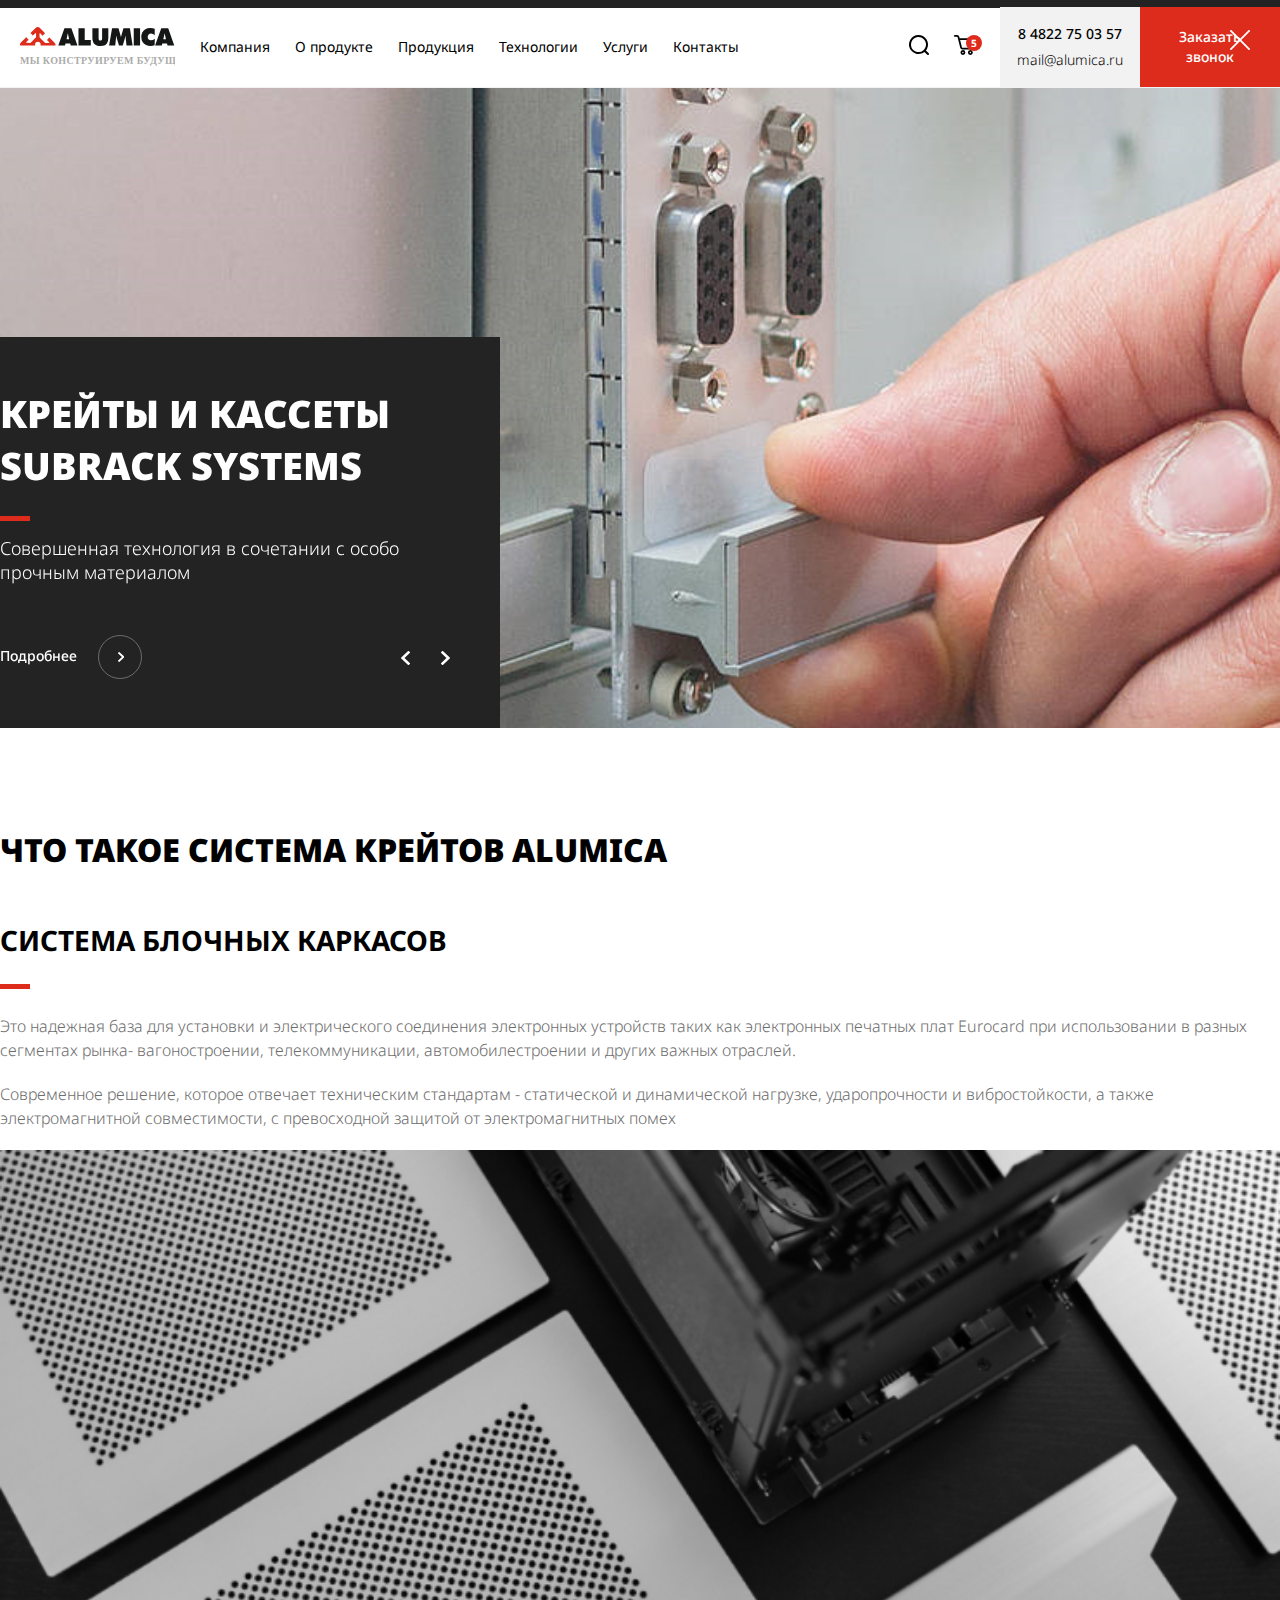
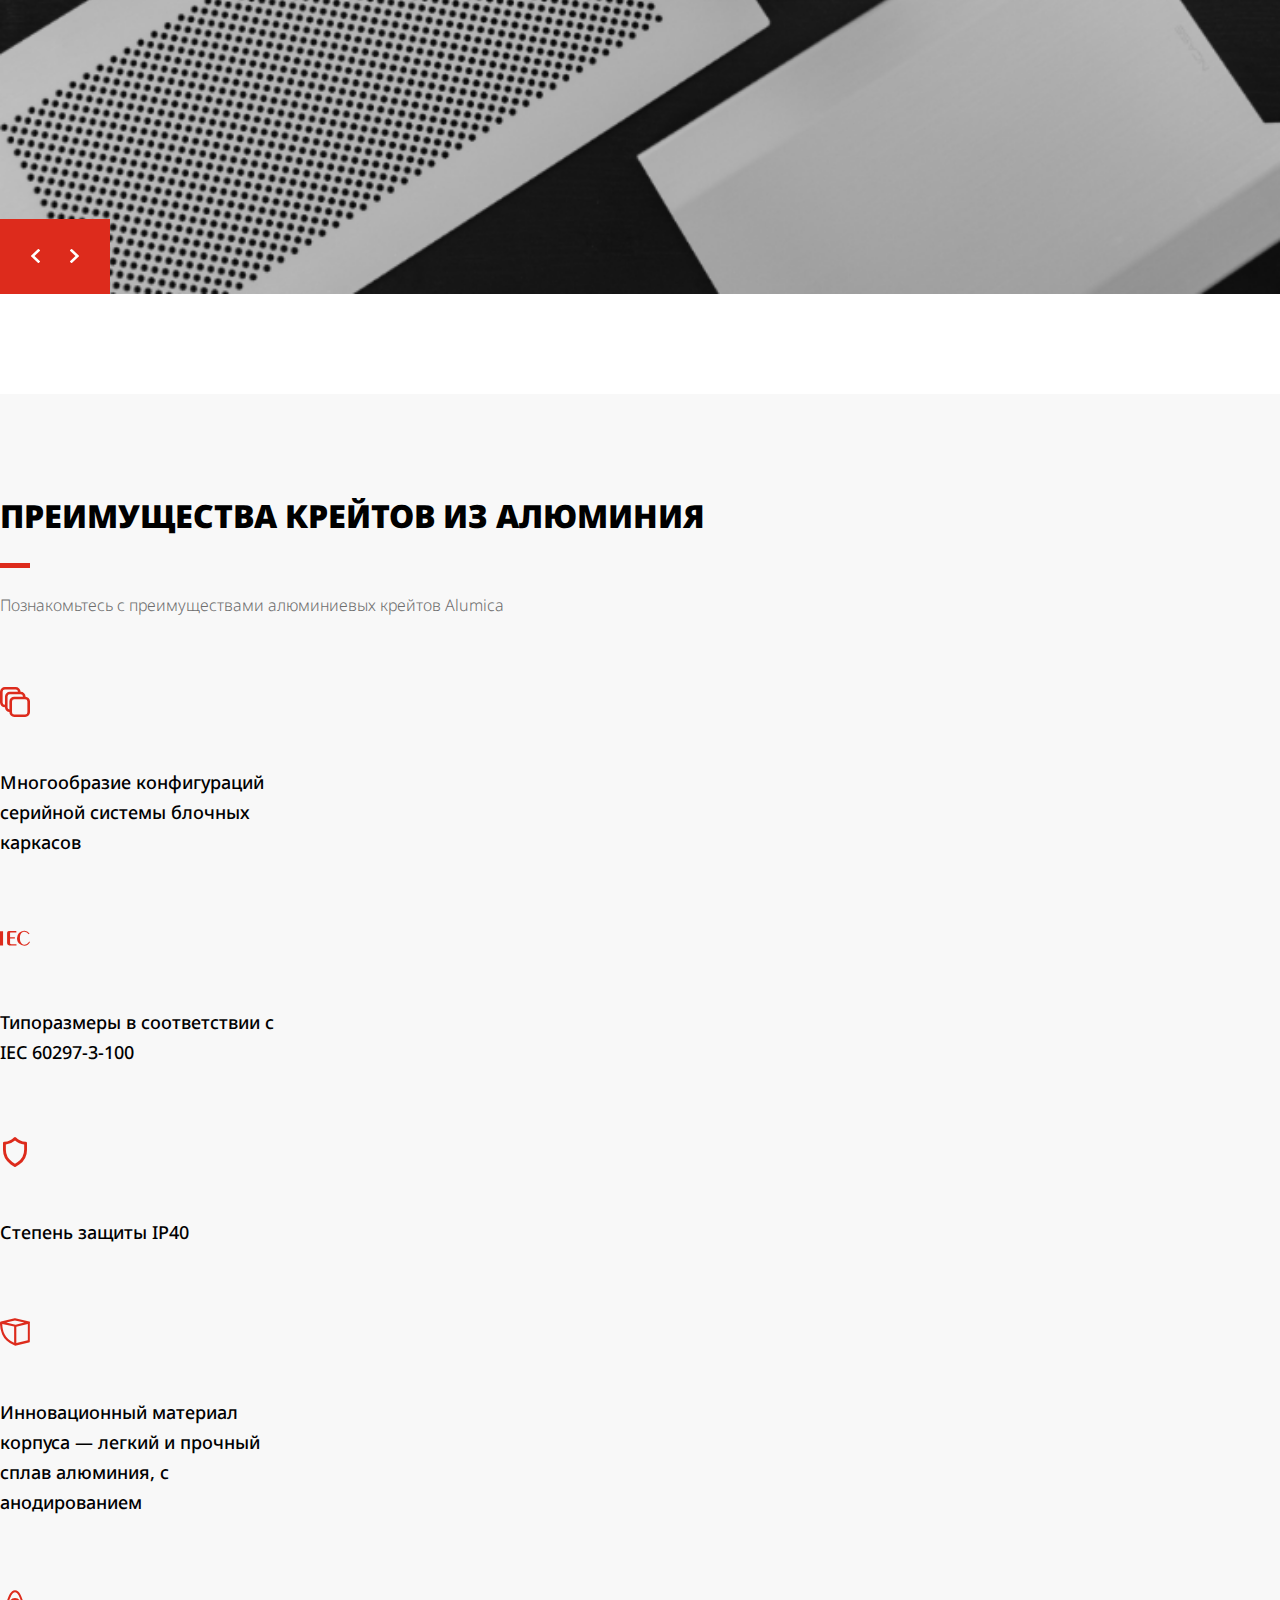
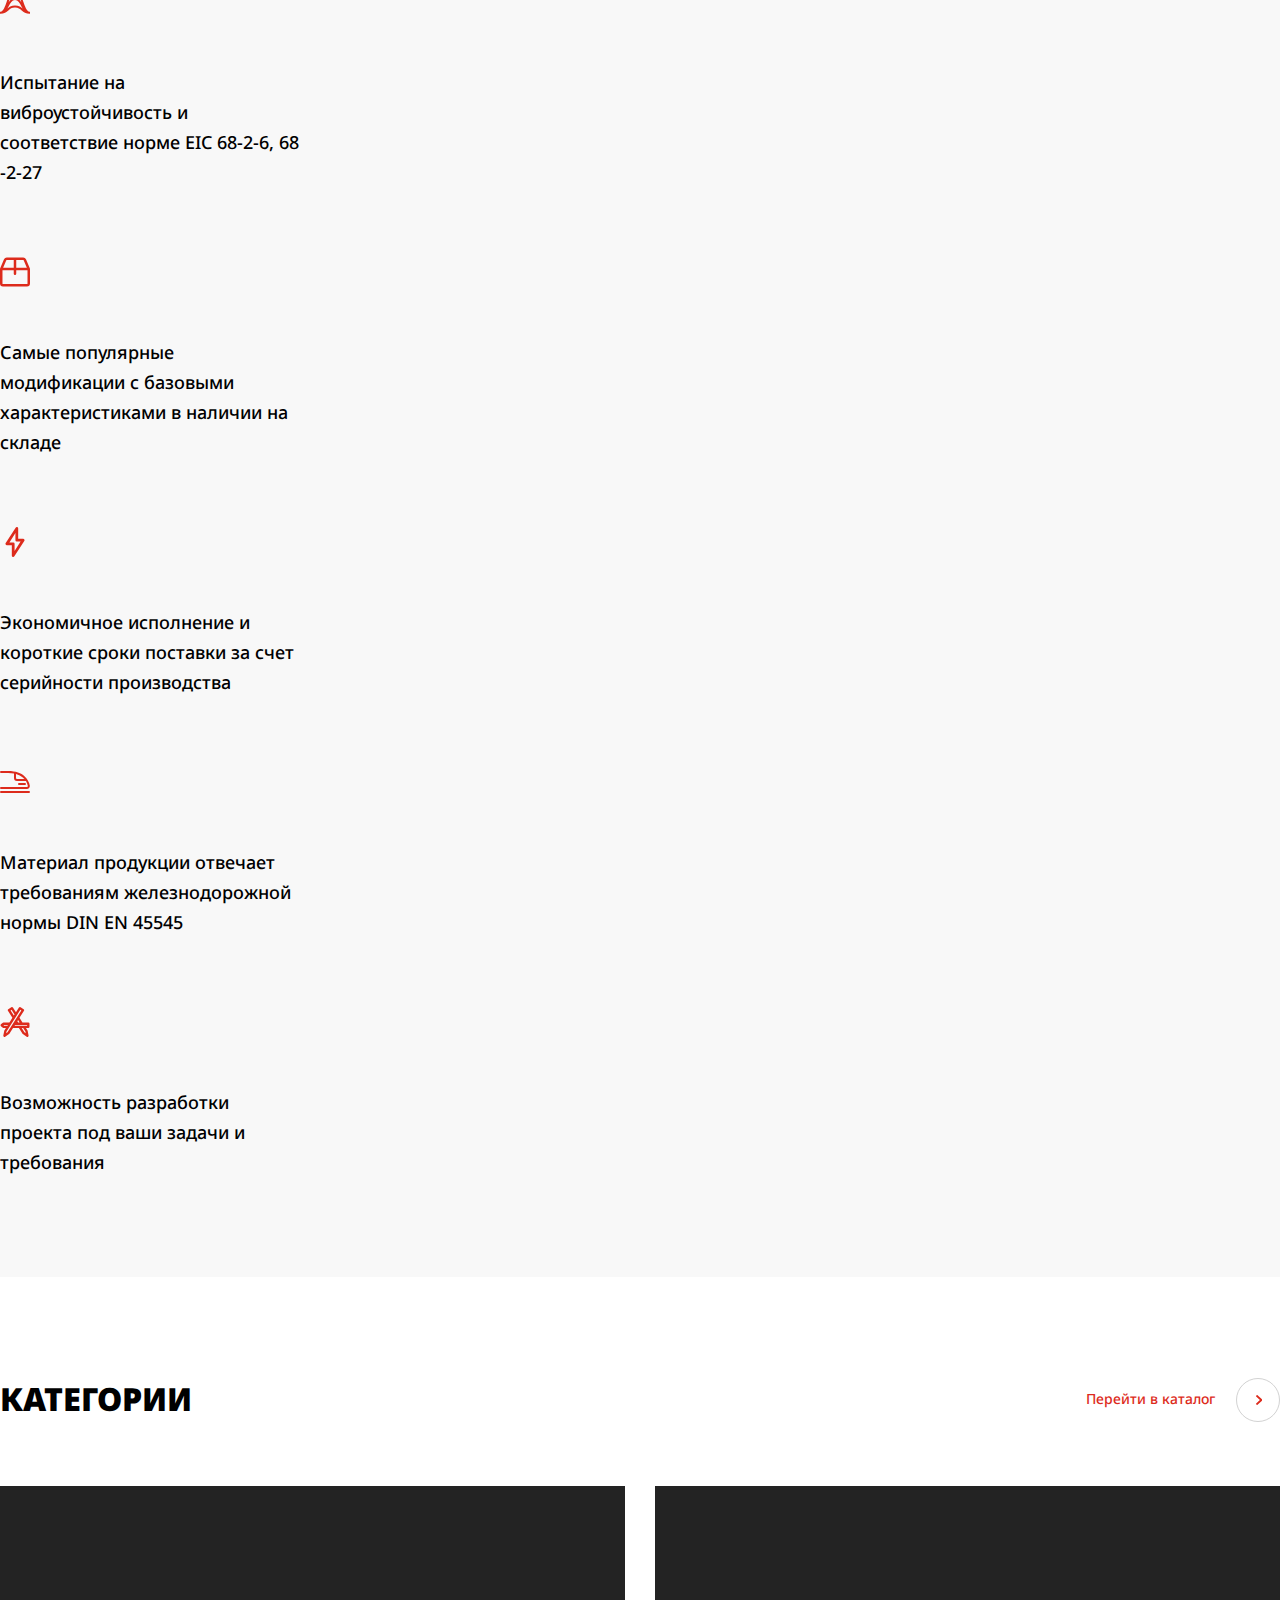
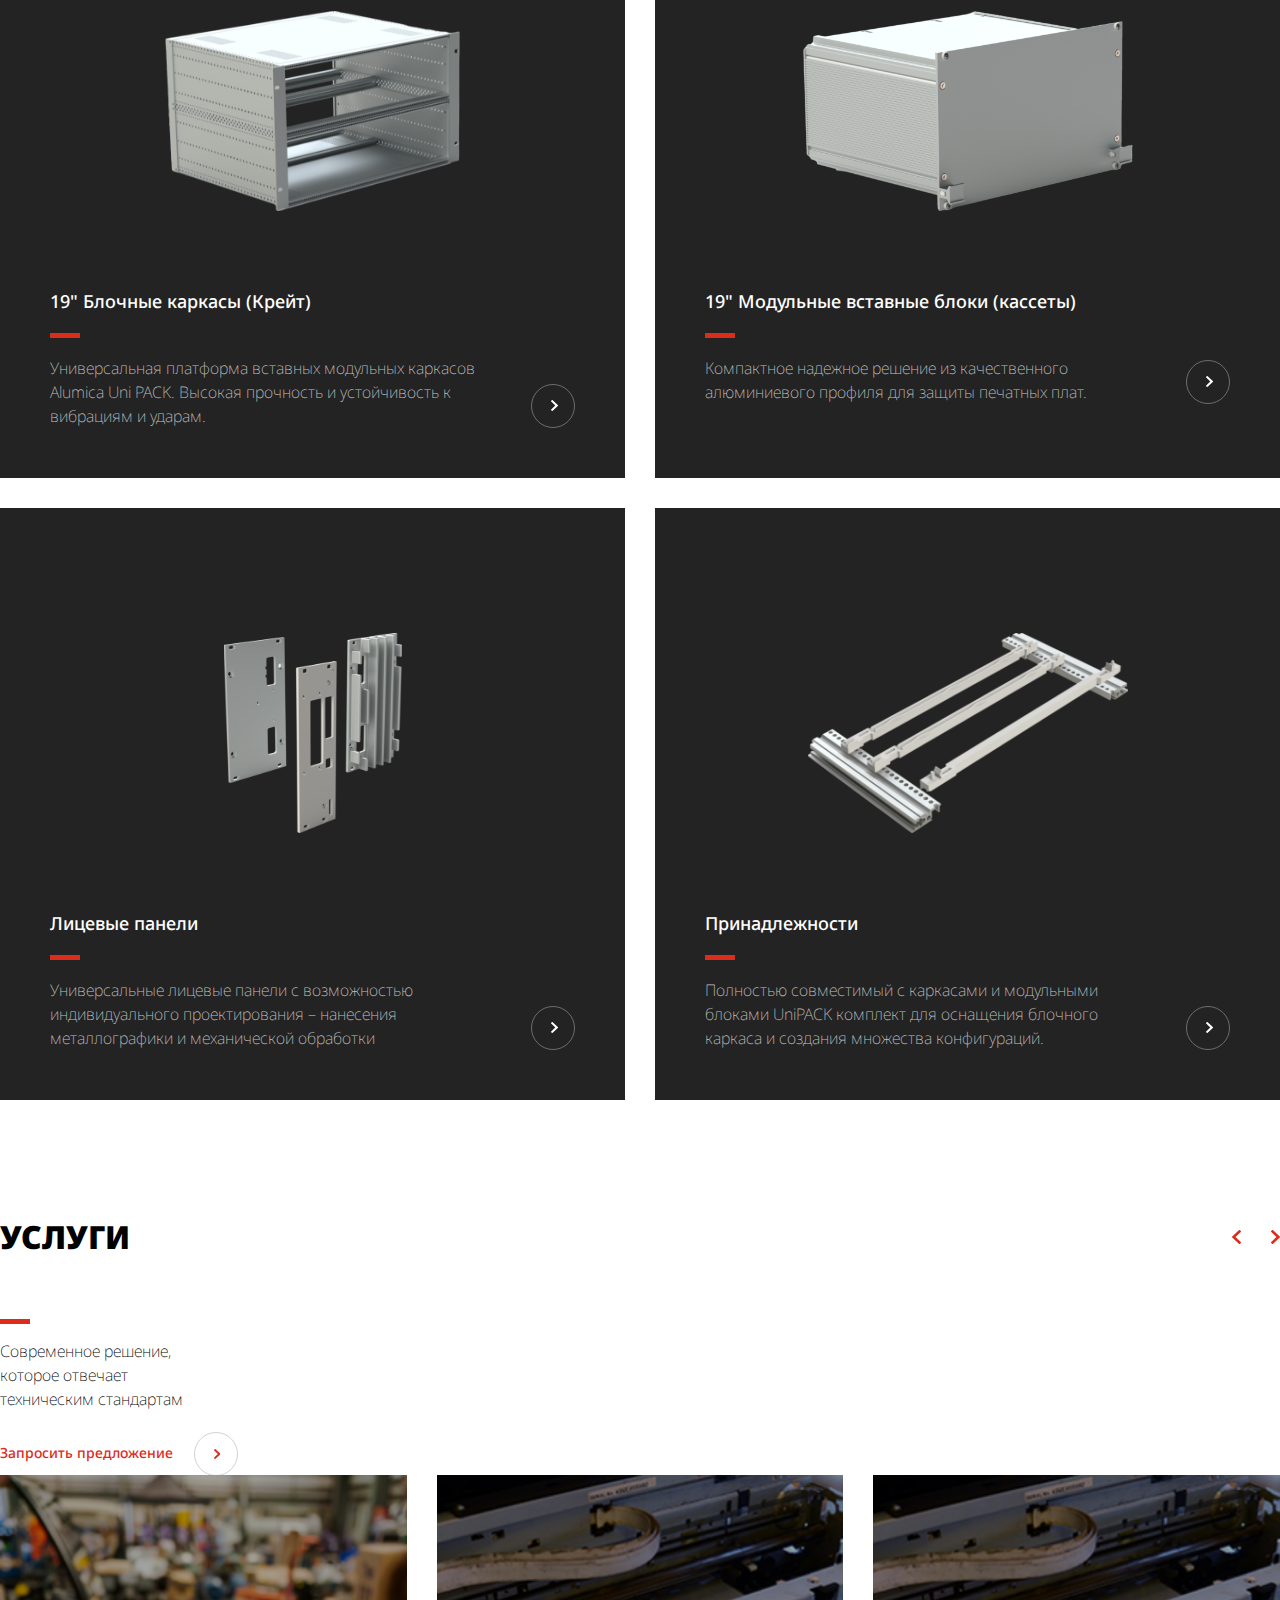
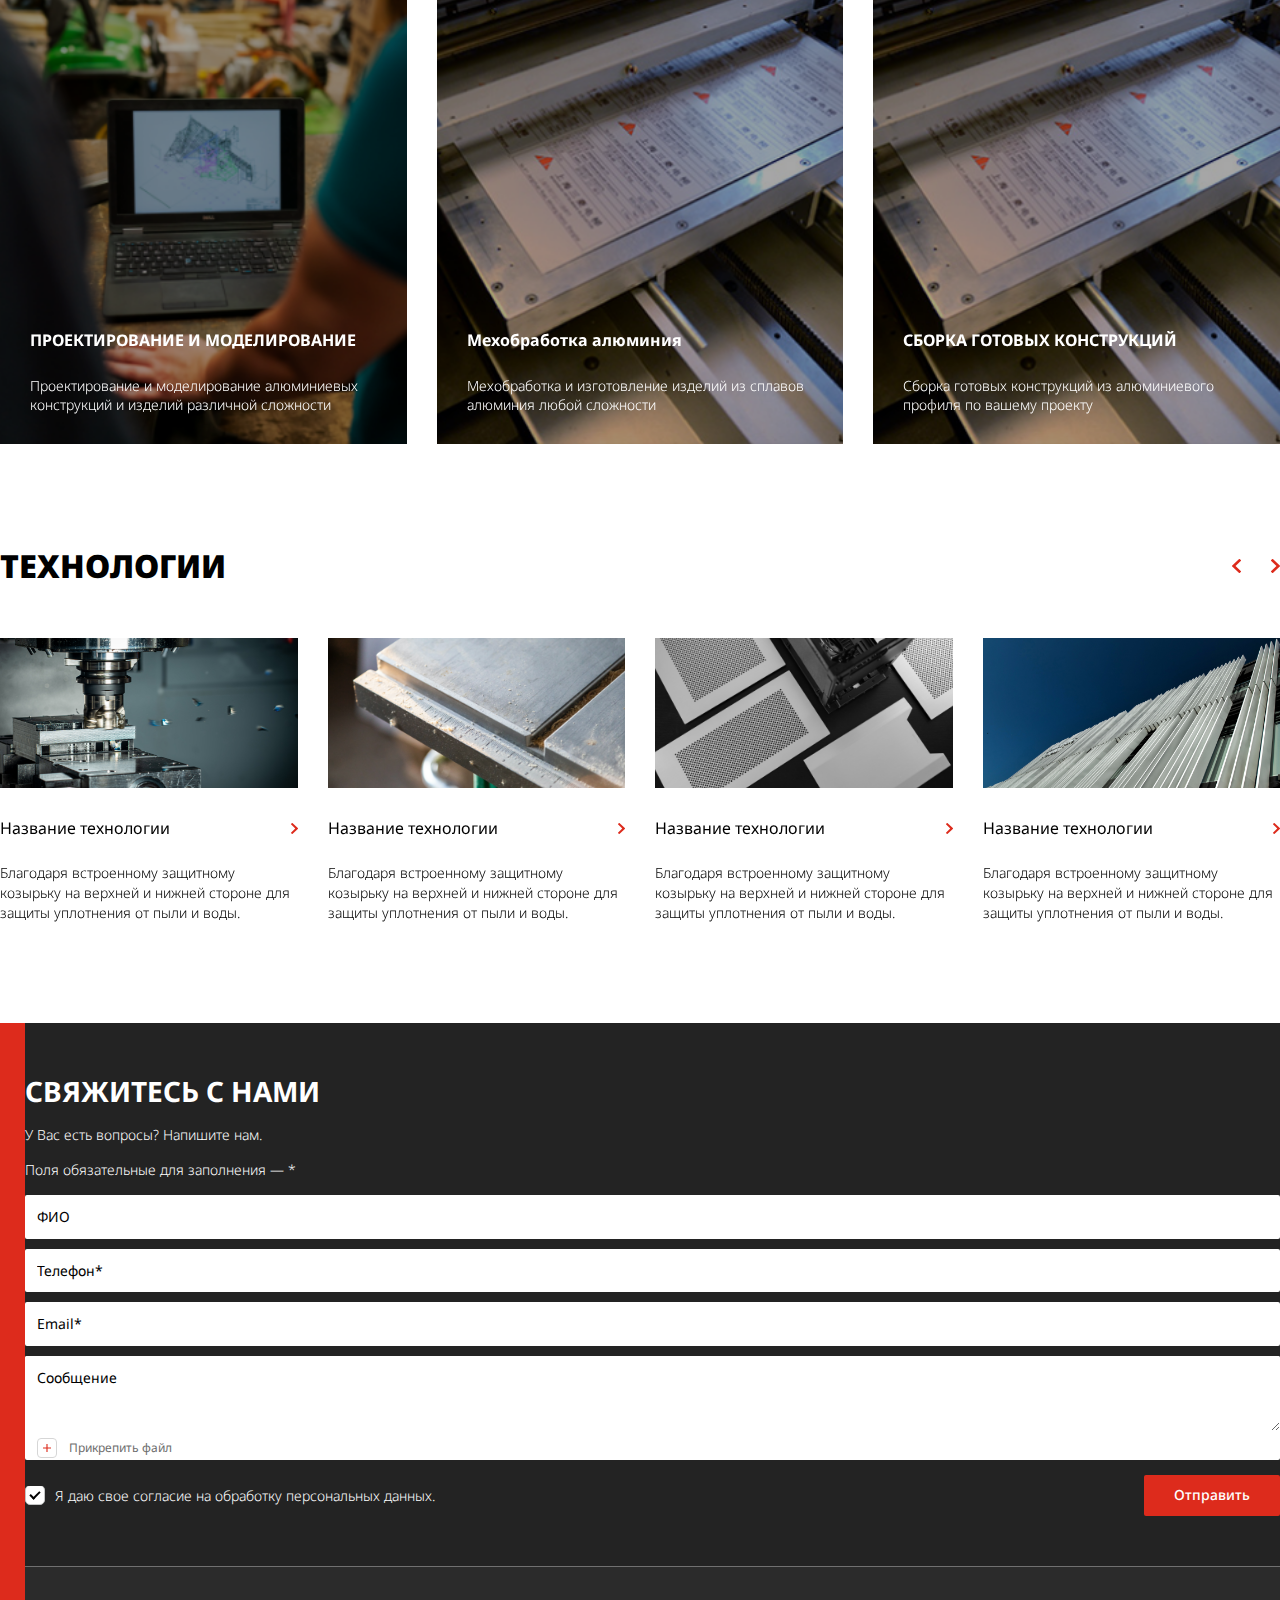
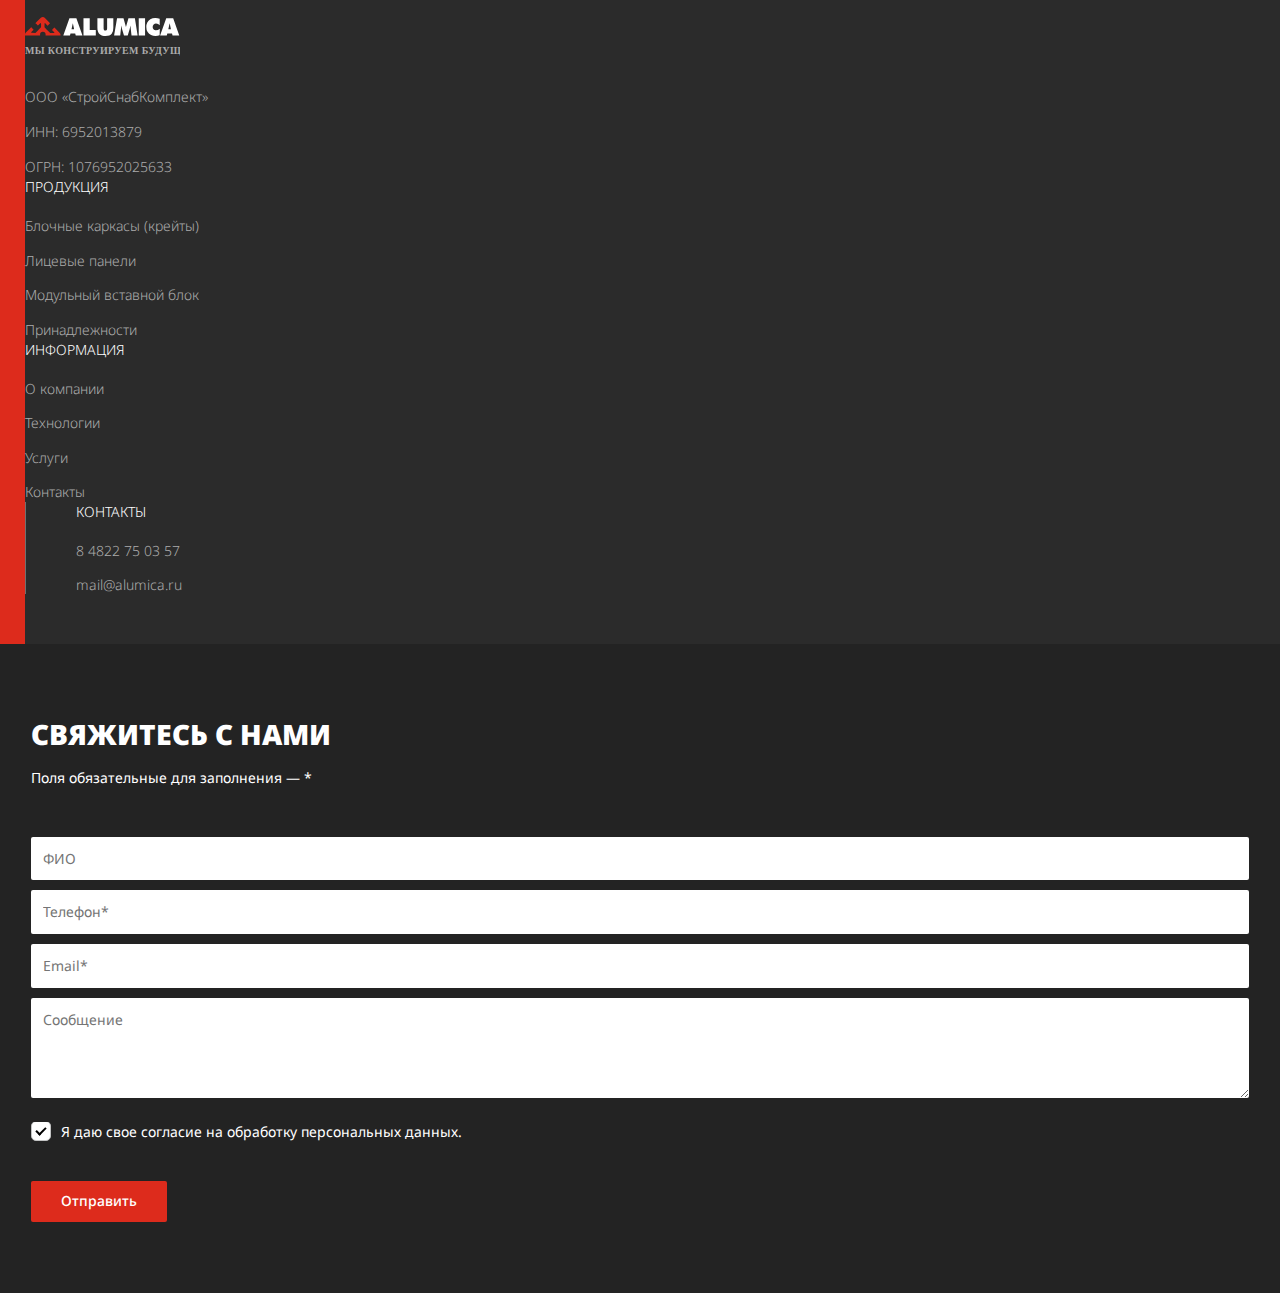
==== src/index.html @ 55a4e0ba "first commit" ====
<!DOCTYPE html>
<html lang="ru">
  <head>
    <meta charset="UTF-8">
    <meta name="viewport" content="width=device-width, initial-scale=1.0, shrink-to-fit=no, maximum-scale=1">
    <link rel="preconnect" href="https://fonts.googleapis.com">
    <link rel="preconnect" href="https://fonts.gstatic.com" crossorigin>
    <link href="https://fonts.googleapis.com/css2?family=Noto+Sans:ital,wght@0,100;0,200;0,300;0,400;0,500;0,600;0,700;0,800;0,900;1,100;1,200;1,300;1,400;1,500;1,600;1,700;1,800;1,900&amp;display=swap" rel="stylesheet">
    <link href="https://cdn.jsdelivr.net/npm/bootstrap@5.0.2/dist/css/bootstrap.min.css" rel="stylesheet" integrity="sha384-EVSTQN3/azprG1Anm3QDgpJLIm9Nao0Yz1ztcQTwFspd3yD65VohhpuuCOmLASjC" crossorigin="anonymous">
    <link rel="stylesheet" href="assets/css/swiper-bundle.min.css">
    <link rel="stylesheet" href="assets/css/style.css">
    <title>Alumica</title>
  </head>
  <body>
    <div class="wrapper"> 
      <header class="header">
        <div class="container-fluid">
          <div class="row">
            <div class="header-content">
              <div class="header-content__left"> <a class="header-logo" href="/"><img src="assets/images/logo.svg" alt=""></a>
                <div class="header-menu"> 
                  <div class="header__part d-hid header__toggle"> 
                    <div class="menu-toggle-cont"><span class="menu-toggle"></span></div>
                  </div>
                  <div class="fixed-menu" id="nav"> 
                    <div class="search-mobile"> 
                      <form> 
                        <input class="form-control">
                        <button class="button-search">
                          <svg xmlns="http://www.w3.org/2000/svg" width="20" height="20" viewBox="0 0 20 20">
                            <path id="noun-search-4547030" d="M132.143,63.56a9.5,9.5,0,1,1,1.414-1.414l2.82,2.82a1,1,0,1,1-1.414,1.414ZM118.67,56.173a7.5,7.5,0,1,1,12.917,5.188,1.018,1.018,0,0,0-.228.229,7.5,7.5,0,0,1-12.688-5.416Z" transform="translate(-116.67 -46.673)" fill-rule="evenodd"></path>
                          </svg>
                        </button>
                      </form>
                    </div>
                    <ul class="main-menu"> 
                      <li class="main-menu__item"> <a class="main-menu__link" href="company.html">Компания</a></li>
                      <li class="main-menu__item"> <a class="main-menu__link" href="partners.html">О продукте</a></li>
                      <li class="main-menu__item"> <a class="main-menu__link" href="history.html">Продукция</a></li>
                      <li class="main-menu__item"> <a class="main-menu__link" href="partners.html">Технологии</a></li>
                      <li class="main-menu__item"> <a class="main-menu__link" href="history.html">Услуги</a></li>
                      <li class="main-menu__item"> <a class="main-menu__link" href="partners.html">Контакты</a></li>
                    </ul>
                  </div>
                </div>
              </div>
              <div class="header-content__right"> 
                <div class="header-search"> 
                  <div class="search-button"> 
                    <svg xmlns="http://www.w3.org/2000/svg" width="20" height="20" viewBox="0 0 20 20">
                      <path id="noun-search-4547030" d="M132.143,63.56a9.5,9.5,0,1,1,1.414-1.414l2.82,2.82a1,1,0,1,1-1.414,1.414ZM118.67,56.173a7.5,7.5,0,1,1,12.917,5.188,1.018,1.018,0,0,0-.228.229,7.5,7.5,0,0,1-12.688-5.416Z" transform="translate(-116.67 -46.673)" fill-rule="evenodd"></path>
                    </svg>
                  </div>
                  <div class="search-block"> 
                    <form> 
                      <input class="form-control" placeholder="Введите фразу для поиска">
                      <button class="button-search">
                        <svg xmlns="http://www.w3.org/2000/svg" width="20" height="20" viewBox="0 0 20 20">
                          <path id="noun-search-4547030" d="M132.143,63.56a9.5,9.5,0,1,1,1.414-1.414l2.82,2.82a1,1,0,1,1-1.414,1.414ZM118.67,56.173a7.5,7.5,0,1,1,12.917,5.188,1.018,1.018,0,0,0-.228.229,7.5,7.5,0,0,1-12.688-5.416Z" transform="translate(-116.67 -46.673)" fill-rule="evenodd"></path>
                        </svg>
                      </button>
                    </form>
                  </div>
                </div>
                <div class="header-basket"> <a class="header-basket__link" href="#">
                    <svg xmlns="http://www.w3.org/2000/svg" width="21" height="20" viewBox="0 0 21 20">
                      <path id="Path_16" data-name="Path 16" d="M-3956.108-5937.486a2.476,2.476,0,0,1,2.461-2.484,2.5,2.5,0,0,1,2.46,2.48,2.477,2.477,0,0,1-2.46,2.489A2.476,2.476,0,0,1-3956.108-5937.486Zm1.778,0a.681.681,0,0,0,.683.694.707.707,0,0,0,.683-.694.68.68,0,0,0-.683-.692A.68.68,0,0,0-3954.33-5937.486Zm-9.233,0a2.475,2.475,0,0,1,2.46-2.484,2.474,2.474,0,0,1,2.459,2.484A2.474,2.474,0,0,1-3961.1-5935,2.475,2.475,0,0,1-3963.563-5937.486Zm1.777,0a.682.682,0,0,0,.683.694.706.706,0,0,0,.683-.694.68.68,0,0,0-.683-.692A.68.68,0,0,0-3961.786-5937.486Zm.228-2.947a2.3,2.3,0,0,1-2.215-1.755l-2.644-10.65a.51.51,0,0,0-.494-.391h-2.21a.884.884,0,0,1-.879-.886.884.884,0,0,1,.879-.885h2.21a2.3,2.3,0,0,1,2.215,1.755l.373,1.465h13.04a2.285,2.285,0,0,1,1.786.889,2.222,2.222,0,0,1,.429,1.954l-1.626,6.747a2.29,2.29,0,0,1-2.215,1.758Zm-.494-2.162a.51.51,0,0,0,.494.389h8.648a.511.511,0,0,0,.494-.393l1.628-6.754a.5.5,0,0,0-.1-.431.512.512,0,0,0-.4-.2h-12.591Z" transform="translate(3970.001 5955)"> </path><span class="count">5</span>
                    </svg></a></div>
                <div class="header-contacts"> 
                  <p> <a class="phone" href="tel:84822750357">8 4822 75 03 57</a></p>
                  <p> <a class="show-order email" href="mailto:mail@alumica.ru">mail@alumica.ru</a></p>
                </div><a class="btn button button-red" href="#" data-bs-toggle="modal" data-bs-target="#exampleModal">Заказать звонок</a>
              </div>
            </div>
          </div>
        </div>
      </header>
      <div class="banner"> 
        <div class="banner-block">
          <div class="container"> 
            <div class="banner-slider swiper">
              <div class="swiper-wrapper">
                <div class="swiper-slide">
                  <h1 class="banner-slider__title">Крейты и кассеты Subrack systems </h1>
                  <p class="banner-slider__text">Совершенная технология в сочетании с особо прочным материалом</p><a class="more" href="#">Подробнее</a>
                </div>
                <div class="swiper-slide">
                  <p class="banner-slider__title">Крейты и кассеты второй слайд  </p>
                  <p class="banner-slider__text">Совершенная технология в сочетании с особо прочным материалом</p><a class="more" href="#">Подробнее</a>
                </div>
              </div>
              <div class="banner-button-next"><img src="assets/images/next.svg" alt=""></div>
              <div class="banner-button-prev"><img src="assets/images/prev.svg" alt=""></div>
            </div>
          </div>
        </div>
      </div>
      <div class="main-text"> 
        <div class="container"> 
          <h2>Что такое система крейтов Alumica</h2>
          <div class="row"> 
            <div class="col-xl-5 col-lg-6 col-12"> 
              <p class="caption">Система блочных каркасов</p>
              <p>Это надежная база для установки и электрического соединения электронных устройств таких как электронных печатных плат Eurocard при использовании в разных сегментах рынка- вагоностроении, телекоммуникации, автомобилестроении и других важных отраслей. </p>
              <p>Современное решение, которое отвечает техническим стандартам - статической и динамической нагрузке, ударопрочности и вибростойкости, а также электромагнитной совместимости, с превосходной защитой от электромагнитных помех</p>
            </div>
            <div class="col-xl-7 col-lg-6 col-12"> 
              <div class="main-text-slider swiper">
                <div class="swiper-wrapper">
                  <div class="swiper-slide"><img src="assets/images/slide-1.png" alt=""></div>
                  <div class="swiper-slide"><img src="assets/images/slide-1.png" alt=""></div>
                </div>
                <div class="main-text__buttons">
                  <div class="main-text-button-prev"><img src="assets/images/prev.svg" alt=""></div>
                  <div class="main-text-button-next"><img src="assets/images/next.svg" alt=""></div>
                </div>
              </div>
            </div>
          </div>
        </div>
      </div>
      <div class="main-odds"> 
        <div class="container"> 
          <h2>Преимущества крейтов из алюминия</h2>
          <p>Познакомьтесь с преимуществами алюминиевых крейтов Alumica</p>
          <div class="row"> 
            <div class="col-lg-4 col-sm-6 col-12"> 
              <div class="main-odds__block"> <img src="assets/images/icon-1.svg" alt="">
                <p>Многообразие конфигураций серийной системы блочных каркасов</p>
              </div>
            </div>
            <div class="col-lg-4 col-sm-6 col-12"> 
              <div class="main-odds__block"> <img src="assets/images/icon-2.svg" alt="">
                <p>Типоразмеры в соответствии с IEC 60297-3-100</p>
              </div>
            </div>
            <div class="col-lg-4 col-sm-6 col-12"> 
              <div class="main-odds__block"> <img src="assets/images/icon-3.svg" alt="">
                <p>Степень защиты IP40</p>
              </div>
            </div>
            <div class="col-lg-4 col-sm-6 col-md-6 col-12"> 
              <div class="main-odds__block"> <img src="assets/images/icon-4.svg" alt="">
                <p>Инновационный материал корпуса — легкий и прочный сплав алюминия, с анодированием</p>
              </div>
            </div>
            <div class="col-lg-4 col-sm-6 col-12"> 
              <div class="main-odds__block"> <img src="assets/images/icon-5.svg" alt="">
                <p>Испытание на виброустойчивость и соответствие норме EIC 68-2-6, 68 -2-27</p>
              </div>
            </div>
            <div class="col-lg-4 col-sm-6 col-12"> 
              <div class="main-odds__block"> <img src="assets/images/icon-6.svg" alt="">
                <p>Самые популярные модификации с базовыми характеристиками в наличии на складе</p>
              </div>
            </div>
            <div class="col-lg-4 col-sm-6 col-12"> 
              <div class="main-odds__block"> <img src="assets/images/icon-7.svg" alt="">
                <p>Экономичное исполнение и короткие сроки поставки за счет серийности производства</p>
              </div>
            </div>
            <div class="col-lg-4 col-sm-6 col-12"> 
              <div class="main-odds__block"> <img src="assets/images/icon-8.svg" alt="">
                <p>Материал продукции отвечает требованиям железнодорожной нормы DIN EN 45545</p>
              </div>
            </div>
            <div class="col-lg-4 col-sm-6 col-12"> 
              <div class="main-odds__block"> <img src="assets/images/icon-9.svg" alt="">
                <p>Возможность разработки проекта под ваши задачи и требования</p>
              </div>
            </div>
          </div>
        </div>
      </div>
      <div class="category"> 
        <div class="container">
          <div class="category-caption"> 
            <h2>Категории</h2><a class="more" href="#">Перейти в каталог</a>
          </div>
          <div class="category-content"> 
            <div class="category-block"> 
              <div class="category-block__image"> <a href="#"> <img src="assets/images/category-1.png" alt=""></a></div>
              <div class="category-block__text"> <a class="link" href="#">19" Блочные каркасы (Крейт) </a>
                <div class="action">
                  <p>Универсальная платформа вставных модульных каркасов Alumica Uni PACK. Высокая прочность и устойчивость к вибрациям и ударам.</p><a class="link-more" href="#"> <img src="assets/images/next.svg" alt=""></a>
                </div>
              </div>
            </div>
            <div class="category-block"> 
              <div class="category-block__image"> <a href="#"> <img src="assets/images/category-2.png" alt=""></a></div>
              <div class="category-block__text"> <a class="link" href="#">19" Модульные вставные блоки (кассеты)</a>
                <div class="action">
                  <p>Компактное надежное решение из качественного алюминиевого профиля для защиты печатных плат.</p><a class="link-more" href="#"> <img src="assets/images/next.svg" alt=""></a>
                </div>
              </div>
            </div>
            <div class="category-block"> 
              <div class="category-block__image"> <a href="#"> <img src="assets/images/category-3.png" alt=""></a></div>
              <div class="category-block__text"> <a class="link" href="#">Лицевые панели</a>
                <div class="action">
                  <p>Универсальные лицевые панели с возможностью индивидуального проектирования – нанесения металлографики и механической обработки</p><a class="link-more" href="#"> <img src="assets/images/next.svg" alt=""></a>
                </div>
              </div>
            </div>
            <div class="category-block"> 
              <div class="category-block__image"> <a href="#"> <img src="assets/images/category-4.png" alt=""></a></div>
              <div class="category-block__text"> <a class="link" href="#">Принадлежности</a>
                <div class="action">
                  <p>Полностью совместимый с каркасами и модульными блоками UniPACK комплект для оснащения блочного каркаса и создания множества конфигураций. </p><a class="link-more" href="#"> <img src="assets/images/next.svg" alt=""></a>
                </div>
              </div>
            </div>
          </div>
        </div>
      </div>
      <div class="services"> 
        <div class="container">
          <div class="services-caption">
            <h2>Услуги</h2>
            <div class="services-buttons">
              <div class="services-button-prev"><img src="assets/images/prev-red.svg" alt=""></div>
              <div class="services-button-next"><img src="assets/images/next-red.svg" alt=""></div>
            </div>
          </div>
          <div class="row"> 
            <div class="col-lg-3 col-md-5 col-12 services-text"> 
              <p>Современное решение, которое отвечает техническим стандартам  </p><a class="more" href="#">Запросить предложение	</a>
            </div>
            <div class="col-lg-9 col-md-7 col-12"> 
              <div class="services-slider swiper">
                <div class="swiper-wrapper">
                  <div class="swiper-slide"><a class="services-slider__slide" href="#">
                      <div class="image"> <img src="assets/images/service-1.png" alt=""></div>
                      <div class="text"> 
                        <p class="caption">ПРОЕКТИРОВАНИЕ И МОДЕЛИРОВАНИЕ</p>
                        <p>Проектирование и моделирование алюминиевых конструкций и изделий различной сложности</p>
                      </div></a></div>
                  <div class="swiper-slide"><a class="services-slider__slide" href="#">
                      <div class="image"> <img src="assets/images/service-2.png" alt=""></div>
                      <div class="text"> 
                        <p class="caption">Мехобработка алюминия</p>
                        <p>Мехобработка и изготовление изделий из сплавов алюминия любой сложности</p>
                      </div></a></div>
                  <div class="swiper-slide"><a class="services-slider__slide" href="#">
                      <div class="image"> <img src="assets/images/service-2.png" alt=""></div>
                      <div class="text"> 
                        <p class="caption">СБОРКА ГОТОВЫХ КОНСТРУКЦИЙ</p>
                        <p>Сборка готовых конструкций из алюминиевого профиля по вашему проекту</p>
                      </div></a></div>
                </div>
              </div>
            </div>
          </div>
        </div>
      </div>
      <div class="technology"> 
        <div class="container">
          <div class="technology-caption">
            <h2>Технологии</h2>
            <div class="technology-buttons">
              <div class="technology-button-prev"><img src="assets/images/prev-red.svg" alt=""></div>
              <div class="technology-button-next"><img src="assets/images/next-red.svg" alt=""></div>
            </div>
          </div>
          <div class="technology-slider swiper">
            <div class="swiper-wrapper">
              <div class="swiper-slide">
                <div class="technology-slide"><a href="#"> <img src="assets/images/technology-1.png" alt=""></a><a class="link" href="#"><span>Название технологии</span><img src="assets/images/next-red.svg" alt=""></a>
                  <p>Благодаря встроенному защитному козырьку на верхней и нижней стороне для защиты уплотнения от пыли и воды.</p>
                </div>
              </div>
              <div class="swiper-slide">
                <div class="technology-slide"><a href="#"> <img src="assets/images/technology-2.png" alt=""></a><a class="link" href="#"><span>Название технологии</span><img src="assets/images/next-red.svg" alt=""></a>
                  <p>Благодаря встроенному защитному козырьку на верхней и нижней стороне для защиты уплотнения от пыли и воды.</p>
                </div>
              </div>
              <div class="swiper-slide">
                <div class="technology-slide"><a href="#"> <img src="assets/images/technology-3.png" alt=""></a><a class="link" href="#"><span>Название технологии</span><img src="assets/images/next-red.svg" alt=""></a>
                  <p>Благодаря встроенному защитному козырьку на верхней и нижней стороне для защиты уплотнения от пыли и воды.</p>
                </div>
              </div>
              <div class="swiper-slide">
                <div class="technology-slide"><a href="#"> <img src="assets/images/technology-4.png" alt=""></a><a class="link" href="#"><span>Название технологии</span><img src="assets/images/next-red.svg" alt=""></a>
                  <p>Благодаря встроенному защитному козырьку на верхней и нижней стороне для защиты уплотнения от пыли и воды.</p>
                </div>
              </div>
            </div>
          </div>
        </div>
      </div>
      <footer class="footer">
        <div class="footer-top"> 
          <div class="container">
            <div class="row"> 
              <div class="col-xl-4 col-lg-5 col-md-6 col-12"> 
                <p class="caption">Свяжитесь с нами</p>
                <p>У Вас есть вопросы? Напишите нам.</p>
                <p>Поля обязательные для заполнения — *</p>
              </div>
              <div class="col-xl-8 col-lg-7 col-md-6 col-12"> 
                <form class="form"> 
                  <div class="row"> 
                    <div class="col-xl-6 col-12"> 
                      <div class="form-group"> 
                        <input class="form-control" type="text" placeholder="ФИО">
                      </div>
                    </div>
                    <div class="col-xl-3 col-sm-6 col-6"> 
                      <div class="form-group"> 
                        <input class="form-control" type="text" placeholder="Телефон*" requered>
                      </div>
                    </div>
                    <div class="col-xl-3 col-sm-6 col-6"> 
                      <div class="form-group"> 
                        <input class="form-control" type="text" placeholder="Email*" Email*>
                      </div>
                    </div>
                    <div class="col-12"> 
                      <div class="form-content"> 
                        <textarea class="form-control" placeholder="Сообщение"></textarea>
                        <div class="field__wrapper"> 
                          <input class="field field__file" id="field__file-2" name="file" type="file" multiple="">
                          <label class="field__file-wrapper" for="field__file-2">
                            <div class="field__wrapper-button">Прикрепить файл</div>
                          </label>
                        </div>
                      </div>
                    </div>
                  </div>
                  <div class="form-action">
                    <div class="chekbox">
                      <p>
                        <input type="checkbox" id="idform-1" checked="checked">
                        <label for="idform-1">Я даю свое согласие на обработку <a href="#">персональных данных.</a></label>
                      </p>
                    </div><a class="button button-red" href="#">Отправить</a>
                  </div>
                </form>
              </div>
            </div>
          </div>
        </div>
        <div class="footer-bottom"> 
          <div class="container">
            <div class="row"> 
              <div class="col-lg-3 col-md-6 col-12">
                <div class="footer-bottom__block">
                  <div class="footer-bottom__block_logo"><img src="assets/images/logo-white.svg" alt=""></div>
                  <p>ООО «СтройСнабКомплект»</p>
                  <p>ИНН: 6952013879</p>
                  <p>ОГРН: 1076952025633</p>
                </div>
              </div>
              <div class="col-lg-3 col-md-3 col-12"> 
                <div class="footer-bottom__menu"> 
                  <p>Продукция</p>
                  <ul class="footer-menu">	
                    <li class="footer-menu__item"> <a class="footer-menu__link" href="#">Блочные каркасы (крейты)</a></li>
                    <li class="footer-menu__item"> <a class="footer-menu__link" href="#">Лицевые панели</a></li>
                    <li class="footer-menu__item"> <a class="footer-menu__link" href="#">Модульный вставной блок </a></li>
                    <li class="footer-menu__item"> <a class="footer-menu__link" href="#">Принадлежности</a></li>
                  </ul>
                </div>
              </div>
              <div class="col-lg-3 col-md-3 col-12"> 
                <div class="footer-bottom__menu"> 
                  <p>Информация</p>
                  <ul class="footer-menu">	
                    <li class="footer-menu__item"> <a class="footer-menu__link" href="#">О компании</a></li>
                    <li class="footer-menu__item"> <a class="footer-menu__link" href="#">Технологии</a></li>
                    <li class="footer-menu__item"> <a class="footer-menu__link" href="#">Услуги</a></li>
                    <li class="footer-menu__item"> <a class="footer-menu__link" href="#">Контакты</a></li>
                  </ul>
                </div>
              </div>
              <div class="col-lg-3 offset-lg-0 col-md-3 offset-md-6 col-12 footer-bottom__contacts"> 
                <p class="caption">Контакты</p>
                <p>	<a class="link" href="tel:84822750357">8 4822 75 03 57 </a></p>
                <p>	<a class="link" href="mailto:mail@alumica.ru">mail@alumica.ru </a></p>
              </div>
            </div>
          </div>
        </div>
      </footer>
      <div class="fix" id="scroller"></div>
      <div class="modal fade" id="exampleModal" tabindex="-1" aria-labelledby="exampleModalLabel" aria-hidden="true">
        <div class="modal-dialog">
          <div class="modal-content">
            <div class="modal-header">
              <h5 class="modal-title">Свяжитесь с нами</h5>
              <button class="btn-close" type="button" data-bs-dismiss="modal" aria-label="Закрыть"></button>
            </div>
            <div class="modal-body">
              <p class="note">Поля обязательные для заполнения — *</p>
              <form class="form"> 
                <div class="row"> 
                  <div class="col-12"> 
                    <div class="form-group"> 
                      <input class="form-control" type="text" placeholder="ФИО">
                    </div>
                  </div>
                  <div class="col-sm-6 col-12"> 
                    <div class="form-group"> 
                      <input class="form-control" type="text" placeholder="Телефон*" requered>
                    </div>
                  </div>
                  <div class="col-sm-6 col-12"> 
                    <div class="form-group"> 
                      <input class="form-control" type="text" placeholder="Email*" Email*>
                    </div>
                  </div>
                  <div class="col-12">
                    <div class="form-group"> 
                      <textarea class="form-control" placeholder="Сообщение"></textarea>
                    </div>
                  </div>
                  <div class="form-action">
                    <div class="chekbox">
                      <p>
                        <input type="checkbox" id="idform-2" checked="checked">
                        <label for="idform-2">Я даю свое согласие на обработку <a href="#">персональных данных.</a></label>
                      </p>
                    </div>
                    <button class="button button-red" type="submit">Отправить</button>
                  </div>
                </div>
              </form>
            </div>
          </div>
        </div>
      </div>
      <div class="basket-panel" id="basket">
        <div class="basket-panel__close">
          <svg xmlns="http://www.w3.org/2000/svg" width="20.001" height="20.001" viewBox="0 0 20.001 20.001">
            <path id="close" d="M7294.8,4221.087l-8.447-8.446-8.445,8.446a.911.911,0,0,1-1.288-1.289l8.445-8.444-8.445-8.444a.911.911,0,0,1,1.288-1.289l8.445,8.445,8.447-8.445a.91.91,0,0,1,1.286,1.289l-8.444,8.444,8.444,8.444a.91.91,0,1,1-1.286,1.289Z" transform="translate(-7276.351 -4201.353)" fill="#DD2B1C"></path>
          </svg>
        </div>
        <h3>Мой заказ</h3>
        <div class="basket-panel__block"> 
          <div class="basket-panel__block_content"> 
            <div class="image"> <a href="#"><img src="assets/images/product-1.png" alt=""></a></div>
            <div class="text"> 
              <p>AL-RXA</p><a class="link" href="#">Модульный вставной блок AL-RXA </a>
            </div>
          </div>
          <div class="basket-panel__block_actions">
            <div class="input-group spinner">
              <button class="btn decrease" type="button">+					</button>
              <input class="spinner-input input-count" type="text" value="1 шт.">
              <button class="btn increase" type="button"> <img src="assets/images/minus.svg" alt=""></button>
            </div>
            <div class="basket-panel__block_delete"> <img src="assets/images/basket.svg" alt=""></div>
          </div>
        </div>
        <div class="basket-panel__block"> 
          <div class="basket-panel__block_content"> 
            <div class="image"> <a href="#"><img src="assets/images/product-3.png" alt=""></a></div>
            <div class="text"> 
              <p>AL-RXA</p><a class="link" href="#">Модульный вставной блок AL-RXA </a>
            </div>
          </div>
          <div class="basket-panel__block_actions">
            <div class="input-group spinner">
              <button class="btn decrease" type="button">+					</button>
              <input class="spinner-input input-count" type="text" value="1 шт.">
              <button class="btn increase" type="button"> <img src="assets/images/minus.svg" alt=""></button>
            </div>
            <div class="basket-panel__block_delete"> <img src="assets/images/basket.svg" alt=""></div>
          </div>
        </div>
        <div class="basket-panel__block"> 
          <div class="basket-panel__block_content"> 
            <div class="image"> <a href="#"><img src="assets/images/product-2.png" alt=""></a></div>
            <div class="text"> 
              <p>AL-RXA</p><a class="link" href="#">Модульный вставной блок AL-RXA </a>
            </div>
          </div>
          <div class="basket-panel__block_actions">
            <div class="input-group spinner">
              <button class="btn decrease" type="button">+					</button>
              <input class="spinner-input input-count" type="text" value="1 шт.">
              <button class="btn increase" type="button"> <img src="assets/images/minus.svg" alt=""></button>
            </div>
            <div class="basket-panel__block_delete"> <img src="assets/images/basket.svg" alt=""></div>
          </div>
        </div>
        <div class="basket-panel__buttons"> <a class="btn button button-red" href="#">Отправить заявку</a></div>
      </div>
      <div class="order-panel" id="order">
        <div class="order-panel__close">
          <svg xmlns="http://www.w3.org/2000/svg" width="20.001" height="20.001" viewBox="0 0 20.001 20.001">
            <path id="close" d="M7294.8,4221.087l-8.447-8.446-8.445,8.446a.911.911,0,0,1-1.288-1.289l8.445-8.444-8.445-8.444a.911.911,0,0,1,1.288-1.289l8.445,8.445,8.447-8.445a.91.91,0,0,1,1.286,1.289l-8.444,8.444,8.444,8.444a.91.91,0,1,1-1.286,1.289Z" transform="translate(-7276.351 -4201.353)" fill="#DD2B1C"></path>
          </svg>
        </div>
        <div class="order-panel__caption">
          <h3>Отправить заявку</h3><a class="back" href="#">Назад</a>
        </div>
        <div class="basket-panel__block"> 
          <div class="basket-panel__block_content"> 
            <div class="image"> <a href="#"><img src="assets/images/product-1.png" alt=""></a></div>
            <div class="text"> 
              <p>AL-RXA</p><a class="link" href="#">Модульный вставной блок AL-RXA</a>
            </div>
          </div>
        </div>
        <div class="basket-panel__block"> 
          <div class="basket-panel__block_content"> 
            <div class="image"> <a href="#"><img src="assets/images/product-3.png" alt=""></a></div>
            <div class="text"> 
              <p>AL-RXA</p><a class="link" href="#">Модульный вставной блок AL-RXA</a>
            </div>
          </div>
        </div>
        <div class="basket-panel__block"> 
          <div class="basket-panel__block_content"> 
            <div class="image"> <a href="#"><img src="assets/images/product-2.png" alt=""></a></div>
            <div class="text"> 
              <p>AL-RXA</p><a class="link" href="#">Модульный вставной блок AL-RXA</a>
            </div>
          </div>
        </div>
        <form class="form"> 
          <div class="row"> 
            <div class="col-12"> 
              <div class="form-group"> 
                <input class="form-control" type="text" placeholder="ФИО">
              </div>
            </div>
            <div class="col-sm-6 col-12"> 
              <div class="form-group"> 
                <input class="form-control" type="text" placeholder="Телефон*" requered>
              </div>
            </div>
            <div class="col-sm-6 col-12"> 
              <div class="form-group"> 
                <input class="form-control" type="text" placeholder="Email*" Email*>
              </div>
            </div>
            <div class="col-12">
              <div class="form-content"> 
                <textarea class="form-control" placeholder="Сообщение"></textarea>
                <div class="field__wrapper"> 
                  <input class="field field__file" id="field__file-3" name="file" type="file" multiple="">
                  <label class="field__file-wrapper" for="field__file-3"></label>
                  <div class="field__wrapper-button">Прикрепить файл</div>
                </div>
              </div>
            </div>
          </div>
          <div class="form-action">
            <div class="chekbox">
              <p>
                <input type="checkbox" id="idform-4" checked="checked">
                <label for="idform-4">Я даю свое согласие на обработку <a href="#">персональных данных.</a></label>
              </p>
            </div>
            <button class="button button-red" type="submit">Отправить</button>
          </div>
        </form>
      </div>
      <script src="https://code.jquery.com/jquery-3.5.1.min.js" integrity="sha256-9/aliU8dGd2tb6OSsuzixeV4y/faTqgFtohetphbbj0=" crossorigin="anonymous"></script>
      <script src="https://cdn.jsdelivr.net/npm/bootstrap@5.0.2/dist/js/bootstrap.bundle.min.js" integrity="sha384-MrcW6ZMFYlzcLA8Nl+NtUVF0sA7MsXsP1UyJoMp4YLEuNSfAP+JcXn/tWtIaxVXM" crossorigin="anonymous"></script>
      <script src="assets/js/swiper-bundle.min.js"> </script>
      <script src="assets/js/jquery.maskedinput.js"></script>
      <script src="assets/js/script.js"></script>
    </div>
  </body>
</html>
---- src/assets/css/style.css ----
/* Box sizing rules */
*,
*::before,
*::after {
  -webkit-box-sizing: border-box;
          box-sizing: border-box;
  color: #000000;
}

body {
  font-family: 'Noto Sans', sans-serif;
}

/* Remove default margin */
body,
h1,
h2,
h3,
h4,
p,
figure,
blockquote,
dl,
dd,
label {
  margin: 0;
}

/* Remove list styles on ul, ol elements with a list role, which suggests default styling will be removed */
ul[role="list"],
ol[role="list"] {
  list-style: none;
}

ul {
  margin: 0;
  padding: 0;
  list-style: none;
}

/* Set core root defaults */
html:focus-within {
  scroll-behavior: smooth;
}

/* Set core body defaults */
html,
body {
  height: 100%;
  text-rendering: optimizeSpeed;
  line-height: 1.4;
  -webkit-box-pack: justify;
      -ms-flex-pack: justify;
          justify-content: space-between;
  color: #000;
  font-size: 14px;
}

.wrapper {
  min-height: 100%;
  display: -webkit-box;
  display: -ms-flexbox;
  display: flex;
  -webkit-box-orient: vertical;
  -webkit-box-direction: normal;
      -ms-flex-direction: column;
          flex-direction: column;
}

main {
  -webkit-box-flex: 1;
      -ms-flex: 1 1 auto;
          flex: 1 1 auto;
}

a {
  text-decoration: none;
  -webkit-transition: all 400ms ease-in-out;
  transition: all 400ms ease-in-out;
}

a:hover {
  -webkit-transition: all 400ms ease-in-out;
  transition: all 400ms ease-in-out;
}

/* A elements that don't have a class get default styles */
a:not([class]) {
  text-decoration-skip-ink: auto;
}

/* Make images easier to work with */
img,
picture {
  max-width: 100%;
  display: block;
  width: 100%;
  height: auto;
}

/* Inherit fonts for inputs and buttons */
input,
button,
textarea,
select {
  font: inherit;
}

a, a:hover, .header-basket__link svg path, .header-basket__link:hover svg path, .header-search .search-button svg path, .header-search .search-button:hover svg path, .header-search .search-block, .header-search .search-block.active, .button, .button:hover, .banner-button-next, .banner-button-next:hover, .banner-button-prev, .banner-button-prev:hover, a.more, a.more:hover, .category-block__text a.link-more, .category-block__text a.link-more:hover, .services-slider__slide .image:after, .services-slider__slide:hover .image:after, .technology-slide a.link span, .technology-slide a.link:hover, .technology-slide a.link:hover span, .catalog-menu__button:after, .catalog-menu__button.active:after, .catalog-block__text .action .add_to_basket:hover .text, .catalog-block__text .action .add_to_basket .text, .accordion-button:after, .accordion-button:not(.collapsed):after, .search-result__block a.download span, .search-result__block a.download:hover span, .basket-panel, .basket-panel.show, .order-panel, .order-panel.show, .product-page p.product-page__button:after, .product-page p.product-page__button.active:after {
  -webkit-transition: all 400ms ease-in-out;
  transition: all 400ms ease-in-out;
}

a:hover {
  text-decoration: none;
}

.swiper-slide {
  -webkit-transform: translateZ(0);
  -webkit-backface-visibility: hidden;
}

.swiper-button-prev::after, .swiper-button-next::after {
  display: none;
}

.btn:focus {
  outline: 0;
  -webkit-box-shadow: none;
          box-shadow: none;
}

.header {
  border-top: 8px solid #232323;
  border-bottom: 1px solid #f2f2f2;
}

.header-content {
  display: -webkit-box;
  display: -ms-flexbox;
  display: flex;
  -webkit-box-align: center;
      -ms-flex-align: center;
          align-items: center;
  -webkit-box-pack: justify;
      -ms-flex-pack: justify;
          justify-content: space-between;
  margin: -1px 0 0 0;
}

.header-content__left {
  display: -webkit-box;
  display: -ms-flexbox;
  display: flex;
  -webkit-box-align: center;
      -ms-flex-align: center;
          align-items: center;
}

.header-content__right {
  display: -webkit-box;
  display: -ms-flexbox;
  display: flex;
  -webkit-box-align: center;
      -ms-flex-align: center;
          align-items: center;
}

.header-logo {
  max-width: 155px;
  display: block;
  margin: 0 100px 0 30px;
}

.header .row > * {
  padding: 0;
}

.header .button {
  width: 200px;
  height: 80px;
  display: -webkit-box;
  display: -ms-flexbox;
  display: flex;
  -webkit-box-align: center;
      -ms-flex-align: center;
          align-items: center;
  -webkit-box-pack: center;
      -ms-flex-pack: center;
          justify-content: center;
  border-radius: 0px;
}

.header-contacts {
  width: 190px;
  height: 80px;
  display: -webkit-box;
  display: -ms-flexbox;
  display: flex;
  -webkit-box-align: center;
      -ms-flex-align: center;
          align-items: center;
  -webkit-box-pack: center;
      -ms-flex-pack: center;
          justify-content: center;
  -webkit-box-orient: vertical;
  -webkit-box-direction: normal;
      -ms-flex-direction: column;
          flex-direction: column;
  background: #F2F2F2;
}

.header-contacts p {
  margin: 3px 0;
}

.header-contacts a.phone {
  font-size: 14px;
  line-height: 19px;
  color: #000000;
  text-decoration: none;
  font-weight: 500;
}

.header-contacts a.phone:hover {
  color: #DD2B1C;
}

.header-contacts a.email {
  font-size: 14px;
  line-height: 19px;
  color: #000000;
  text-decoration: none;
  font-weight: 300;
}

.header-contacts a.email:hover {
  color: #DD2B1C;
}

.header-basket {
  margin: 0 25px;
}

.header-basket__link {
  position: relative;
}

.header-basket__link svg path {
  fill: #000000;
}

.header-basket__link:hover svg path {
  fill: #DD2B1C;
}

.header-basket__link span.count {
  width: 16px;
  height: 16px;
  background: #DD2B1C;
  border-radius: 50%;
  display: -webkit-box;
  display: -ms-flexbox;
  display: flex;
  -webkit-box-align: center;
      -ms-flex-align: center;
          align-items: center;
  -webkit-box-pack: center;
      -ms-flex-pack: center;
          justify-content: center;
  color: #fff;
  font-size: 10px;
  font-weight: bold;
  position: absolute;
  top: -5px;
  right: -7px;
}

.header-search {
  position: relative;
}

.header-search .search-button {
  cursor: pointer;
}

.header-search .search-button svg path {
  fill: #000000;
}

.header-search .search-button:hover svg path {
  fill: #DD2B1C;
}

.header-search .search-block {
  position: absolute;
  width: 0;
  top: -29px;
  right: 0;
  background: #f2f2f2;
  height: 80px;
  -webkit-box-align: center;
      -ms-flex-align: center;
          align-items: center;
  -webkit-box-pack: center;
      -ms-flex-pack: center;
          justify-content: center;
  display: -webkit-box;
  display: -ms-flexbox;
  display: flex;
  overflow: hidden;
}

.header-search .search-block.active {
  width: 350px;
}

.header-search .search-block form {
  display: -webkit-box;
  display: -ms-flexbox;
  display: flex;
  -webkit-box-pack: justify;
      -ms-flex-pack: justify;
          justify-content: space-between;
  width: 100%;
}

.header-search .search-block .form-control {
  color: #000;
  background-color: #f2f2f2;
  border: 1px solid #f2f2f2;
}

.header-search .search-block .form-control:focus {
  -webkit-box-shadow: none;
          box-shadow: none;
  outline: none;
  color: #000;
  background-color: #f2f2f2;
  border: 1px solid #f2f2f2;
}

.header-search .search-block .button-search {
  border: 0;
  background: #f2f2f2;
}

.main-menu {
  display: -webkit-box;
  display: -ms-flexbox;
  display: flex;
  -webkit-box-align: center;
      -ms-flex-align: center;
          align-items: center;
}

.main-menu__item {
  display: block;
  margin: 0 0 0 30px;
  position: relative;
  padding: 15px 0;
}

.main-menu__link {
  font-size: 14px;
  line-height: 18px;
  color: #000000;
  text-decoration: none;
}

.main-menu__link:hover {
  color: #DD2B1C;
  text-decoration: none;
}

.main-menu__link.selected {
  color: #DD2B1C;
  text-decoration: none;
}

.button {
  font-size: 14px;
  outline: none;
  padding: 10px 30px 11px;
  margin: 0;
  border-radius: 2px;
  font-weight: 500;
  text-align: center;
  text-decoration: none;
  border: 0;
}

.button-red {
  background: #DD2B1C;
  color: #fff;
}

.button-red:hover {
  background: #a31f13;
  color: #fff;
}

.button-white {
  background: #fff;
  border: 1px solid #EBEBEB;
  color: #000000;
}

.button-white:hover {
  background: #EBEBEB;
}

.hidd {
  overflow: hidden;
}

.show {
  display: block !important;
}

.banner {
  background: url(../images/banner.png) top center no-repeat;
  min-height: 640px;
  position: relative;
  display: -webkit-box;
  display: -ms-flexbox;
  display: flex;
  -webkit-box-align: self-end;
      -ms-flex-align: self-end;
          align-items: self-end;
}

.banner-block {
  width: 100%;
  position: relative;
}

.banner-block:after {
  content: '';
  content: '';
  border-left: 25px solid #DD2B1C;
  background-color: #232323;
  position: absolute;
  bottom: 0;
  left: 0;
  top: 0;
  width: 30%;
  z-index: 1;
}

.banner-slider {
  max-width: 500px;
  background: #232323;
  margin: 0;
  position: relative;
  z-index: 2;
}

.banner-slider .swiper-slide {
  padding: 50px 50px 50px 0;
}

.banner-slider__text {
  font-size: 18px;
  line-height: 24px;
  margin: 0 0 50px 0;
  font-weight: 300;
  color: #fff;
}

.banner-slider__title {
  font-size: 38px;
  line-height: 52px;
  color: #fff;
  font-weight: 900;
  margin: 0 0 45px 0;
  padding: 0;
  text-transform: uppercase;
  position: relative;
}

.banner-slider__title:after {
  content: '';
  width: 30px;
  height: 5px;
  background: #DD2B1C;
  position: absolute;
  bottom: -30px;
  left: 0;
}

.banner-button-next {
  position: absolute;
  bottom: 63px;
  right: 50px;
  opacity: 1;
  z-index: 5;
}

.banner-button-next img {
  max-width: 9px;
}

.banner-button-next:hover {
  opacity: 0.7;
}

.banner-button-prev {
  position: absolute;
  bottom: 63px;
  right: 90px;
  opacity: 1;
  z-index: 5;
}

.banner-button-prev img {
  max-width: 9px;
}

.banner-button-prev:hover {
  opacity: 0.7;
}

a.more {
  font-size: 14px;
  line-height: 14px;
  color: #fff;
  font-weight: 500;
  display: inline-block;
  padding: 15px 0;
  position: relative;
  opacity: 1;
}

a.more:before {
  content: '';
  position: absolute;
  right: -65px;
  top: 1px;
  width: 44px;
  height: 44px;
  border: 1px solid #6D6D6D;
  border-radius: 50%;
}

a.more:after {
  content: '';
  position: absolute;
  right: -47px;
  top: 18px;
  width: 6px;
  height: 10px;
  background: url(../images/next.svg) 0 0 no-repeat;
  background-size: cover;
}

a.more:hover {
  opacity: 0.7;
}

h2 {
  font-size: 32px;
  line-height: 44px;
  color: #000000;
  font-weight: 900;
  margin: 0 0 55px 0;
  text-transform: uppercase;
  position: relative;
}

h2:after {
  content: '';
  width: 30px;
  height: 5px;
  background: #DD2B1C;
  position: absolute;
  bottom: -30px;
  left: 0;
}

.main-text {
  margin: 100px 0;
  background: #fff;
}

.main-text h2 {
  margin: 0 0 50px 0;
}

.main-text h2::after {
  display: none;
}

.main-text p {
  font-size: 16px;
  line-height: 24px;
  color: #6D6D6D;
  margin: 0 0 20px;
  font-weight: 300;
}

.main-text p.caption {
  font-size: 28px;
  line-height: 37px;
  text-transform: uppercase;
  margin: 0 0 55px 0;
  color: #000;
  position: relative;
  font-weight: bold;
}

.main-text p.caption:after {
  content: '';
  width: 30px;
  height: 5px;
  background: #DD2B1C;
  position: absolute;
  bottom: -30px;
  left: 0;
}

.main-text-slider {
  position: relative;
}

.main-text__buttons {
  position: absolute;
  bottom: 0;
  left: 0;
  z-index: 5;
  width: 110px;
  height: 75px;
  background: #DD2B1C;
  display: -webkit-box;
  display: -ms-flexbox;
  display: flex;
  -webkit-box-align: center;
      -ms-flex-align: center;
          align-items: center;
  -webkit-box-pack: center;
      -ms-flex-pack: center;
          justify-content: center;
}

.main-text__buttons img {
  max-width: 9px;
  margin: 0 15px;
}

.main-odds {
  padding: 100px 0;
  background: #F8F8F8;
}

.main-odds p {
  font-size: 16px;
  line-height: 24px;
  color: #6D6D6D;
  font-weight: 300;
  margin: 0;
}

.main-odds__block {
  margin: 70px 0 0 0;
}

.main-odds__block img {
  max-height: 30px;
  min-height: 30px;
  width: 30px;
  margin: 0 0 50px 0;
}

.main-odds__block p {
  font-weight: 500;
  font-size: 18px;
  line-height: 30px;
  color: #000;
  margin: 0;
  max-width: 300px;
}

.category {
  margin: 100px 0;
  background: #fff;
}

.category-caption {
  display: -webkit-box;
  display: -ms-flexbox;
  display: flex;
  -webkit-box-align: center;
      -ms-flex-align: center;
          align-items: center;
  -webkit-box-pack: justify;
      -ms-flex-pack: justify;
          justify-content: space-between;
  margin: 0 0 50px 0;
}

.category-caption h2 {
  margin: 0;
}

.category-caption h2:after {
  display: none;
}

.category-caption a.more {
  color: #DD2B1C;
  margin: 0 65px 0 0;
}

.category-caption a.more:before {
  border: 1px solid #D2D2D2;
}

.category-caption a.more:after {
  background: url(../images/next-red.svg) 0 0 no-repeat;
  background-size: cover;
}

.category-content {
  display: -webkit-box;
  display: -ms-flexbox;
  display: flex;
  margin: 0 -15px;
  -ms-flex-wrap: wrap;
      flex-wrap: wrap;
}

.category-block {
  width: calc(50% - 30px);
  margin: 15px;
  background: #232323;
  padding: 50px;
}

.category-block__image {
  height: 350px;
  width: 100%;
  display: -webkit-box;
  display: -ms-flexbox;
  display: flex;
  -webkit-box-align: center;
      -ms-flex-align: center;
          align-items: center;
  -webkit-box-pack: center;
      -ms-flex-pack: center;
          justify-content: center;
}

.category-block__image img {
  max-width: 100%;
  width: auto;
  max-height: 100%;
}

.category-block__text a.link {
  font-size: 18px;
  line-height: 30px;
  margin: 0 0 40px;
  color: #fff;
  font-weight: 500;
  display: inline-block;
  position: relative;
}

.category-block__text a.link-more {
  width: 44px;
  min-width: 44px;
  height: 44px;
  border: 1px solid #6D6D6D;
  border-radius: 50%;
  display: -webkit-box;
  display: -ms-flexbox;
  display: flex;
  -webkit-box-align: center;
      -ms-flex-align: center;
          align-items: center;
  -webkit-box-pack: center;
      -ms-flex-pack: center;
          justify-content: center;
  padding: 0 0 0 2px;
}

.category-block__text a.link-more:hover {
  background: #6D6D6D;
}

.category-block__text a.link-more img {
  max-width: 7px;
}

.category-block__text a.link:after {
  content: '';
  width: 30px;
  height: 5px;
  background: #DD2B1C;
  position: absolute;
  bottom: -22px;
  left: 0;
}

.category-block__text a.link:hover {
  color: #DD2B1C;
}

.category-block__text .action {
  display: -webkit-box;
  display: -ms-flexbox;
  display: flex;
  -webkit-box-align: end;
      -ms-flex-align: end;
          align-items: flex-end;
  -webkit-box-pack: justify;
      -ms-flex-pack: justify;
          justify-content: space-between;
}

.category-block__text .action p {
  font-size: 16px;
  line-height: 24px;
  color: #C1C1C1;
  margin: 0;
  max-width: 450px;
  font-weight: 200;
}

.services-text {
  -webkit-box-pack: justify;
      -ms-flex-pack: justify;
          justify-content: space-between;
  display: -webkit-box;
  display: -ms-flexbox;
  display: flex;
  -webkit-box-orient: vertical;
  -webkit-box-direction: normal;
      -ms-flex-direction: column;
          flex-direction: column;
  -webkit-box-align: start;
      -ms-flex-align: start;
          align-items: flex-start;
}

.services-text p {
  font-size: 16px;
  line-height: 24px;
  color: #000;
  margin: 30px 0 20px 0;
  font-weight: 200;
  max-width: 200px;
  position: relative;
}

.services-text p:before {
  content: '';
  width: 30px;
  height: 5px;
  background: #DD2B1C;
  position: absolute;
  top: -20px;
  left: 0;
}

.services-text a.more {
  color: #DD2B1C;
  margin: 0 65px 0 0;
}

.services-text a.more:before {
  border: 1px solid #D2D2D2;
}

.services-text a.more:after {
  background: url(../images/next-red.svg) 0 0 no-repeat;
  background-size: cover;
}

.services-caption {
  display: -webkit-box;
  display: -ms-flexbox;
  display: flex;
  margin: 0 0 50px 0;
  -webkit-box-align: center;
      -ms-flex-align: center;
          align-items: center;
  -webkit-box-pack: justify;
      -ms-flex-pack: justify;
          justify-content: space-between;
}

.services-caption h2 {
  margin: 0;
}

.services-caption h2:after {
  display: none;
}

.services-buttons {
  display: -webkit-box;
  display: -ms-flexbox;
  display: flex;
  -webkit-box-align: center;
      -ms-flex-align: center;
          align-items: center;
}

.services-button-prev {
  margin: 0 30px 0 0;
}

.services-button-prev img {
  max-width: 9px;
}

.services-button-next img {
  max-width: 9px;
}

.services-slider__slide {
  display: block;
  position: relative;
}

.services-slider__slide .image {
  position: relative;
}

.services-slider__slide .image:after {
  content: '';
  position: absolute;
  top: 0;
  bottom: 0;
  left: 0;
  right: 0;
  background: rgba(0, 0, 0, 0.35);
  z-index: 1;
}

.services-slider__slide .text {
  position: absolute;
  bottom: 30px;
  left: 30px;
  right: 30px;
  z-index: 5;
}

.services-slider__slide .text p {
  font-size: 14px;
  line-height: 19px;
  color: #fff;
  margin: 25px 0 0 0;
  font-weight: 300;
}

.services-slider__slide .text p.caption {
  font-size: 16px;
  line-height: 21px;
  margin: 0;
  font-weight: bold;
}

.services-slider__slide:hover .image:after {
  background: rgba(0, 0, 0, 0.7);
}

.technology {
  margin: 100px 0;
  background-color: #fff;
}

.technology-caption {
  margin: 0 0 50px 0;
  display: -webkit-box;
  display: -ms-flexbox;
  display: flex;
  -webkit-box-align: center;
      -ms-flex-align: center;
          align-items: center;
  -webkit-box-pack: justify;
      -ms-flex-pack: justify;
          justify-content: space-between;
}

.technology-caption h2 {
  margin: 0;
}

.technology-caption h2:after {
  display: none;
}

.technology-buttons {
  display: -webkit-box;
  display: -ms-flexbox;
  display: flex;
  -webkit-box-align: center;
      -ms-flex-align: center;
          align-items: center;
}

.technology-button-prev {
  margin: 0 30px 0 0;
}

.technology-button-prev img {
  max-width: 9px;
}

.technology-button-next img {
  max-width: 9px;
}

.technology-slide img {
  width: 100%;
  margin: 0 0 30px 0;
  height: 150px;
  -o-object-fit: cover;
     object-fit: cover;
}

.technology-slide a.link {
  font-size: 16px;
  line-height: 20px;
  font-weight: 400;
  color: #000;
  display: -webkit-box;
  display: -ms-flexbox;
  display: flex;
  -webkit-box-align: center;
      -ms-flex-align: center;
          align-items: center;
  -webkit-box-pack: justify;
      -ms-flex-pack: justify;
          justify-content: space-between;
}

.technology-slide a.link span {
  color: #000;
}

.technology-slide a.link img {
  max-width: 7px;
  margin: 0;
  height: auto;
}

.technology-slide a.link:hover {
  color: #FF0000;
}

.technology-slide a.link:hover span {
  color: #FF0000;
}

.technology-slide p {
  font-size: 14px;
  line-height: 20px;
  color: #000;
  font-weight: 300;
  margin: 25px 0 0 0;
}

.footer {
  border-left: 25px solid #DD2B1C;
  background: #232323;
}

.footer-top {
  padding: 50px 0;
  background: #232323;
}

.footer-top p {
  font-size: 14px;
  line-height: 20px;
  margin: 0 0 15px 0;
  color: #fff;
  font-weight: 300;
}

.footer-top p.caption {
  font-size: 28px;
  line-height: 37px;
  font-weight: bold;
  text-transform: uppercase;
}

.footer-top .form-control {
  padding: 12px;
  height: auto;
  border-radius: 2px;
  background: #fff;
  color: #000;
  width: 100%;
  outline: none;
  border: 0;
}

.footer-top .form-control:focus {
  outline: none;
  -webkit-box-shadow: none;
          box-shadow: none;
}

.footer-top .form-group {
  margin: 0 0 10px 0;
}

.footer-top .form ::-webkit-input-placeholder {
  color: #000;
}

.footer-top .form ::-moz-placeholder {
  color: #000;
}

.footer-top .form :-moz-placeholder {
  color: #000;
}

.footer-top .form :-ms-input-placeholder {
  color: #000;
}

.footer-top .form-content {
  background: #fff;
  border-radius: 2px;
}

.footer-top .form-action {
  margin: 15px 0 0 0;
  display: -webkit-box;
  display: -ms-flexbox;
  display: flex;
  -webkit-box-align: center;
      -ms-flex-align: center;
          align-items: center;
  -webkit-box-pack: justify;
      -ms-flex-pack: justify;
          justify-content: space-between;
}

.footer-top textarea.form-control {
  height: 75px;
}

.footer-bottom {
  border-top: 1px solid #707070;
  background: #2B2B2B;
  padding: 50px 0;
}

.footer-bottom__block_logo {
  max-width: 155px;
  margin: 0 0 30px 0;
}

.footer-bottom__block p {
  margin: 15px 0 0 0;
  font-weight: 300;
  font-size: 14px;
  line-height: 20px;
  color: #ABABAB;
}

.footer-bottom__menu p {
  font-size: 14px;
  line-height: 19px;
  color: #fff;
  font-weight: 300;
  margin: 0 0 20px 0;
  text-transform: uppercase;
}

.footer-bottom__contacts {
  padding: 0 0 0 50px;
  border-left: 1px solid #707070;
}

.footer-bottom__contacts p {
  font-size: 14px;
  line-height: 19px;
  color: #ABABAB;
  margin: 15px 0 0 0;
  font-weight: 300;
}

.footer-bottom__contacts p.caption {
  color: #fff;
  font-weight: 300;
  margin: 0 0 20px 0;
  text-transform: uppercase;
}

.footer-bottom__contacts p .link {
  color: #ABABAB;
}

.footer-bottom__contacts p .link:hover {
  color: #fff;
}

.footer-menu {
  display: block;
}

.footer-menu__item {
  display: block;
  margin: 15px 0 0 0;
}

.footer-menu__link {
  font-size: 14px;
  line-height: 19px;
  color: #ABABAB;
  text-decoration: none;
  font-weight: 300;
}

.footer-menu__link:hover {
  color: #fff;
}

.field__wrapper {
  width: 100%;
  position: relative;
  margin: 0;
}

.field__file {
  opacity: 0;
  visibility: hidden;
  position: absolute;
}

.field__file-wrapper {
  margin: 10px 0 12px 0;
}

.field__wrapper-button {
  font-size: 12px;
  padding: 0 0 0 32px;
  font-weight: 400;
  color: #6D6D6D;
  background: url(../images/plus.svg) left center no-repeat;
  height: 25px;
  display: -webkit-box;
  display: -ms-flexbox;
  display: flex;
  -webkit-box-align: center;
      -ms-flex-align: center;
          align-items: center;
  margin: 0 0 0 12px;
}

.chekbox {
  width: 100%;
  margin: 0;
  overflow: hidden;
  position: relative;
  padding: 0;
}

.chekbox p {
  margin: 0;
}

.chekbox input[type="checkbox"] {
  position: absolute;
  left: -9999px;
}

.chekbox input[type="checkbox"] + label {
  padding: 4px 0px 3px 30px;
  cursor: pointer;
  font-size: 14px;
  line-height: 19px;
  color: #fff;
  position: relative;
  margin: 0;
}

.chekbox input[type="checkbox"] + label a {
  color: #fff;
  text-decoration: none;
}

.chekbox input[type="checkbox"] + label a:hover {
  color: #fff;
  text-decoration: underline;
}

.chekbox input[type="checkbox"] + label:before {
  content: '';
  position: absolute;
  top: calc(50% - 10px);
  left: 0;
  width: 20px;
  height: 20px;
  background: #fff;
  border-radius: 5px;
  z-index: 5;
  border: 1px solid #C3C4C4;
}

.chekbox input[type="checkbox"]:checked + label:after {
  z-index: 10;
  content: "";
  position: absolute;
  top: calc(50% - 6px);
  left: 7px;
  width: 6px;
  height: 10px;
  border-top: 2px solid #000;
  border-left: 2px solid #000;
  -webkit-transform: rotate(225deg);
          transform: rotate(225deg);
  -webkit-transition: all 400ms ease;
  transition: all 400ms ease;
}

#scroller {
  position: fixed;
  right: 30px;
  bottom: 30px;
  width: 50px;
  height: 50px;
  background: #DD2B1C;
  cursor: pointer;
  z-index: 55;
  border-radius: 50%;
  display: none;
}

#scroller:after {
  content: '';
  position: absolute;
  width: 9px;
  height: 9px;
  border-top: 2px solid #fff;
  border-right: 2px solid #fff;
  -webkit-transform: rotate(-45deg);
          transform: rotate(-45deg);
  top: calc(50% - 3px);
  right: calc(50% - 4px);
}

.search-mobile {
  display: none;
}

.modal-content {
  background-color: #232323;
  border: 1px solid #232323;
  border-radius: 0;
  padding: 70px 30px;
}

h5.modal-title {
  color: #fff;
  font-size: 28px;
  line-height: 38px;
  margin: 0 0 15px 0;
  font-weight: 900;
  text-transform: uppercase;
}

.modal-header {
  border: 0;
  padding: 0;
}

.modal-header .btn-close {
  padding: 0.5rem 0.5rem;
  margin: -0.5rem -0.5rem -0.5rem auto;
}

[type=button]:not(:disabled), [type=reset]:not(:disabled), [type=submit]:not(:disabled), button:not(:disabled) {
  cursor: pointer;
}

.btn-close {
  color: #fff;
  border: 0;
  border-radius: 0;
  opacity: 1;
  background: url(../images/close.svg) 0 0 no-repeat;
  width: 20px;
  height: 20px;
  position: absolute;
  top: 30px;
  right: 30px;
  outline: none;
}

.modal-header .btn-close {
  padding: 0;
  margin: 0;
}

.btn-close:focus {
  outline: 0;
  -webkit-box-shadow: none;
          box-shadow: none;
  opacity: 1;
}

.modal-body {
  margin: 0;
  padding: 0;
}

.modal-body p {
  margin: 0 0 50px 0;
  font-size: 14px;
  line-height: 19px;
  color: #fff;
}

.modal-body .form-group {
  margin: 10px 0 0;
}

.modal-body .form-control {
  padding: 12px;
  height: auto;
  border-radius: 2px;
  background: #fff;
  color: #000;
  width: 100%;
  outline: none;
  border: 0;
}

.modal-body .form-control:focus {
  outline: none;
  -webkit-box-shadow: none;
          box-shadow: none;
}

.modal-body textarea.form-control {
  height: 100px;
}

.modal-body .chekbox {
  margin: 20px 0 40px;
}

.modal-body .chekbox p {
  margin: 0;
}

.product h1 {
  font-size: 38px;
  line-height: 52px;
  color: #000;
  margin: 0 0 30px 0;
  font-weight: 900;
  text-transform: uppercase;
}

.product p {
  font-size: 16px;
  line-height: 24px;
  color: #6D6D6D;
  font-weight: 300;
  margin: 0 0 0 15px;
}

.breadcrumb-block {
  margin: 30px 0 70px;
}

.breadcrumb {
  margin: 0;
}

.breadcrumb-item {
  position: relative;
}

.breadcrumb-item a {
  font-size: 14px;
  line-height: 19px;
  color: #DD2B1C;
  font-weight: 300;
  text-decoration: none;
}

.breadcrumb-item a:hover {
  color: #DD2B1C;
  text-decoration: underline;
}

.breadcrumb-item.active {
  font-size: 14px;
  line-height: 19px;
  color: #6D6D6D;
  font-weight: 300;
}

.breadcrumb-item + .breadcrumb-item::before {
  float: none;
  padding: 0;
  content: '';
  width: 10px;
  height: 10px;
  position: absolute;
  top: 6px;
  left: -35px;
  background: url(../images/arrow.svg) 0 0 no-repeat;
}

.breadcrumb-item + .breadcrumb-item {
  padding-left: 0;
  margin: 0 0 0 50px;
}

.catalog-caption {
  background: #232323;
}

.catalog-caption__text {
  padding: 50px 0 50px 50px;
}

.catalog-caption__text h1 {
  color: #fff;
  font-size: 38px;
  line-height: 52px;
  font-weight: 900;
  position: relative;
  text-transform: uppercase;
}

.catalog-caption__text h1:after {
  content: '';
  width: 30px;
  height: 5px;
  background: #DD2B1C;
  position: absolute;
  bottom: -30px;
  left: 0;
}

.catalog-caption__image {
  display: -webkit-box;
  display: -ms-flexbox;
  display: flex;
  -webkit-box-pack: end;
      -ms-flex-pack: end;
          justify-content: flex-end;
}

.catalog-caption__image img {
  width: auto;
  max-width: 100%;
}

.catalog-content {
  margin: 50px 0;
}

.catalog-content h2:after {
  display: none;
}

.catalog-content__menu_button .button {
  width: 100%;
  padding: 14px 30px 15px;
  margin: 0 0 10px 0;
}

.catalog-menu__list {
  display: block;
  margin: 0;
}

.catalog-menu__item {
  display: block;
  margin: 8px 0;
}

.catalog-menu__link {
  display: block;
  padding: 8px 20px 9px;
  font-weight: 500;
  font-size: 16px;
  line-height: 21px;
  color: #000000;
  text-decoration: none;
  background: transparent;
  border-radius: 2px;
}

.catalog-menu__link:hover {
  color: #DD2B1C;
  background: #F3F3F3;
}

.catalog-menu__link.selected {
  color: #DD2B1C;
  background: #F3F3F3;
}

.catalog-menu__button {
  cursor: pointer;
  padding: 8px 20px 9px;
  font-weight: 500;
  font-size: 16px;
  line-height: 21px;
  color: #000000;
  position: relative;
}

.catalog-menu__button:after {
  position: absolute;
  content: '';
  top: 13px;
  right: 5px;
  width: 8px;
  height: 8px;
  border-right: 2px solid #000;
  border-top: 2px solid #000;
  -webkit-transform: rotate(135deg);
          transform: rotate(135deg);
}

.catalog-menu__button.active:after {
  top: 16px;
  -webkit-transform: rotate(-45deg);
          transform: rotate(-45deg);
}

.catalog-menu__dropdown {
  display: none;
}

.catalog-menu__dropdown_list {
  display: block;
  margin: 0;
}

.catalog-menu__dropdown_item {
  display: block;
  margin: 7px 0;
}

.catalog-menu__dropdown_link {
  display: block;
  padding: 8px 15px 9px 30px;
  font-weight: 300;
  font-size: 15px;
  line-height: 20px;
  color: #000000;
  text-decoration: none;
  background: transparent;
  border-radius: 2px;
}

.catalog-menu__dropdown_link:hover {
  color: #DD2B1C;
  background: #F3F3F3;
}

.catalog-menu__dropdown_link.selected {
  color: #DD2B1C;
  background: #F3F3F3;
}

.catalog-flex {
  display: -webkit-box;
  display: -ms-flexbox;
  display: flex;
  -ms-flex-wrap: wrap;
      flex-wrap: wrap;
  margin: 0 -1px;
}

.catalog-block {
  background: #F8F8F8;
  padding: 30px 30px 15px;
  margin: 1px;
  width: calc(33.3% - 2px);
}

.catalog-block__text {
  margin: 15px 0 0;
}

.catalog-block__text p {
  margin: 0 0 12px 0;
  color: #ABABAB;
  font-size: 12px;
  line-height: 16px;
  font-weight: 400;
}

.catalog-block__text a.link {
  font-size: 16px;
  line-height: 21px;
  font-weight: 800;
  color: #000000;
  text-decoration: none;
  height: 45px;
  overflow: hidden;
  display: inline-block;
}

.catalog-block__text a.link:hover {
  color: #DD2B1C;
}

.catalog-block__text .action {
  display: -webkit-box;
  display: -ms-flexbox;
  display: flex;
  border-top: 1px solid #E8E8E8;
  -webkit-box-align: center;
      -ms-flex-align: center;
          align-items: center;
  -webkit-box-pack: justify;
      -ms-flex-pack: justify;
          justify-content: space-between;
  margin: 20px 0 0;
}

.catalog-block__text .action .add_to_basket {
  padding: 10px 0;
  font-size: 14px;
  color: #000000;
  text-decoration: none;
}

.catalog-block__text .action .add_to_basket:hover {
  color: #DD2B1C;
}

.catalog-block__text .action .add_to_basket:hover .text {
  color: #DD2B1C;
}

.catalog-block__text .action .add_to_basket .text {
  display: block;
  color: #000000;
}

.catalog-block__text .action .add_to_basket .add-text {
  display: none;
  padding: 0 30px 0 0;
  position: relative;
}

.catalog-block__text .action .add_to_basket .add-text:after {
  z-index: 10;
  content: "";
  position: absolute;
  top: 1px;
  right: 0;
  width: 8px;
  height: 12px;
  border-top: 2px solid #DD2B1C;
  border-left: 2px solid #DD2B1C;
  -webkit-transform: rotate(225deg);
          transform: rotate(225deg);
}

.catalog-block__text .action .add_to_basket.active .text {
  display: none;
}

.catalog-block__text .action .add_to_basket.active .add-text {
  display: block;
}

.accordion {
  margin: 50px 0;
}

.accordion-item:first-of-type {
  border-top-left-radius: 0;
  border-top-right-radius: 0;
}

.accordion-item {
  background-color: #fff;
  border: 0;
  margin: 0 0 30px 0;
}

.accordion-button {
  padding: 8px 0 9px 0;
  font-weight: 500;
  font-size: 15px;
  line-height: 20px;
  color: #000000;
  text-decoration: none;
  background: transparent;
  border-radius: 0px;
  border-bottom: 2px solid #DD2B1C;
}

.accordion-button:after {
  position: absolute;
  content: '';
  top: 13px;
  right: 5px;
  width: 8px;
  height: 8px;
  border-right: 2px solid #000;
  border-top: 2px solid #000;
  -webkit-transform: rotate(135deg);
          transform: rotate(135deg);
  background: transparent;
}

.accordion-button:focus {
  border-color: transparent;
  border-bottom: 2px solid #DD2B1C;
  -webkit-box-shadow: none;
          box-shadow: none;
}

.accordion-button:not(.collapsed) {
  color: #000;
  background-color: transparent;
  -webkit-box-shadow: none;
          box-shadow: none;
}

.accordion-button:not(.collapsed):after {
  top: 16px;
  -webkit-transform: rotate(-45deg);
          transform: rotate(-45deg);
}

.accordion-button:not(.collapsed)::after {
  background-image: none;
}

.accordion-body .chekbox p {
  margin: 10px 0 0 0;
}

.accordion-body .chekbox input[type="checkbox"] + label {
  font-weight: 400;
  font-size: 16px;
  line-height: 21px;
  color: #000000;
  padding: 7px 0 5px 45px;
  background: #fff;
  display: block;
  border-radius: 2px;
}

.accordion-body .chekbox input[type="checkbox"]:checked + label {
  color: #DD2B1C;
  background: #F3F3F3;
}

.accordion-body .chekbox input[type="checkbox"] + label:before {
  left: 12px;
  top: 7px;
}

.accordion-body .chekbox input[type="checkbox"]:checked + label:after {
  left: 19px;
  top: 11px;
}

.accordion-body .chekbox input[type="checkbox"]:checked + label:before {
  border-color: #DD2B1C;
}

.accordion-body .chekbox p.disabled input[type="checkbox"] + label {
  color: #ABABAB;
  cursor: default;
}

.accordion-body .chekbox p.disabled input[type="checkbox"] + label:before {
  border-color: #EBEBEB;
}

.accordion-body {
  padding: 5px 0;
}

.hvr__images {
  position: relative;
}

.hvr__sectors {
  position: absolute;
  top: 0;
  left: 0;
  right: 0;
  bottom: 0;
  display: -webkit-box;
  display: -ms-flexbox;
  display: flex;
}

.hvr__sector {
  -webkit-box-flex: 1;
      -ms-flex-positive: 1;
          flex-grow: 1;
}

.images-preview {
  display: -webkit-box;
  display: -ms-flexbox;
  display: flex;
  overflow: hidden;
  height: 220px;
}

.images-preview .image {
  display: block;
  margin: auto;
  max-width: 100%;
  width: auto;
  max-height: 100%;
}

.hvr__dots {
  display: -webkit-box;
  display: -ms-flexbox;
  display: flex;
  -webkit-box-align: center;
      -ms-flex-align: center;
          align-items: center;
  -webkit-box-pack: center;
      -ms-flex-pack: center;
          justify-content: center;
}

.hvr__dot {
  width: 6px;
  height: 6px;
  margin: 10px 5px 0;
  border-radius: 50%;
  background: #AFAFAF;
}

.hvr__dot--active {
  background: #373737;
}

.input-count {
  width: 80px;
  padding: 10px 15px;
  border: 0;
  outline: none;
  border: 0px;
  border-radius: 0;
  border-right: 1px solid #E8E8E8;
  background: transparent;
  font-size: 14px;
  color: #000000;
}

.pagination {
  margin: 50px 0;
  -webkit-box-pack: end;
      -ms-flex-pack: end;
          justify-content: flex-end;
  -webkit-box-align: baseline;
      -ms-flex-align: baseline;
          align-items: baseline;
}

.page-item {
  display: block;
  margin: 0 5px;
}

.page-link {
  display: -webkit-box;
  display: -ms-flexbox;
  display: flex;
  -webkit-box-align: center;
      -ms-flex-align: center;
          align-items: center;
  -webkit-box-pack: center;
      -ms-flex-pack: center;
          justify-content: center;
  width: 44px;
  height: 44px;
  border: 1px solid transparent;
  border-radius: 50%;
  color: #000000;
  font-weight: bold;
}

.page-link:hover {
  border-color: #D2D2D2;
  background: #fff;
  color: #000000;
}

.page-link.active {
  border-color: #D2D2D2;
  background: #fff;
}

.page-item:first-child .page-link {
  border-top-left-radius: 0;
  border-bottom-left-radius: 0;
  border-color: transparent;
}

.page-item:first-child .page-link:hover svg path {
  fill: #DD2B1C;
}

.page-item:last-child .page-link {
  border-top-left-radius: 0;
  border-bottom-left-radius: 0;
  border-color: transparent;
}

.page-item:last-child .page-link:hover svg path {
  fill: #DD2B1C;
}

.catalog-content__flex {
  display: -webkit-box;
  display: -ms-flexbox;
  display: flex;
  -webkit-box-pack: justify;
      -ms-flex-pack: justify;
          justify-content: space-between;
}

.catalog-content__flex_sidebar {
  min-width: 420px;
  max-width: 420px;
  margin: 0 30px 0 0;
}

.catalog-content__flex_content {
  width: 100%;
}

.catalog-content__caption {
  display: -webkit-box;
  display: -ms-flexbox;
  display: flex;
  -webkit-box-align: center;
      -ms-flex-align: center;
          align-items: center;
  -webkit-box-pack: justify;
      -ms-flex-pack: justify;
          justify-content: space-between;
  border-bottom: 2px solid #DD2B1C;
  margin: 0 0 12px 0;
}

.catalog-content__caption h2 {
  margin: 0;
}

.filter-botton {
  display: none;
  -webkit-box-align: center;
      -ms-flex-align: center;
          align-items: center;
  -webkit-box-pack: center;
      -ms-flex-pack: center;
          justify-content: center;
  background: #DD2B1C;
  width: 60px;
  cursor: pointer;
  height: 60px;
}

.filter-botton img {
  max-width: 20px;
}

.catalog-slider-mobile {
  display: none;
}

.technology-page {
  margin: 0 0 50px 0;
}

.technology-page h1 {
  font-size: 38px;
  line-height: 52px;
  color: #000000;
  margin: 0;
  font-weight: 900;
  text-transform: uppercase;
}

.technology-page .technology-slide {
  margin: 50px 0 0;
}

.search-result {
  margin: 0 0 50px 0;
}

.search-result h1 {
  font-size: 38px;
  line-height: 52px;
  color: #000000;
  margin: 0 0 60px 0;
  font-weight: 900;
  text-transform: uppercase;
}

.search-result__caption {
  display: -webkit-box;
  display: -ms-flexbox;
  display: flex;
  -webkit-box-align: center;
      -ms-flex-align: center;
          align-items: center;
  -webkit-box-pack: justify;
      -ms-flex-pack: justify;
          justify-content: space-between;
  margin: 0 0 50px 0;
}

.search-result__caption h2 {
  margin: 0;
  font-weight: 700;
  font-size: 28px;
}

.search-result__caption h2 span {
  color: #DD2B1C;
}

.search-result__caption h2:after {
  display: none;
}

.search-result__caption a.link {
  color: #DD2B1C;
  font-size: 14px;
  line-height: 19px;
  text-decoration: none;
}

.search-result__caption a.link:hover {
  color: #DD2B1C;
  text-decoration: underline;
}

.search-result .catalog-block {
  width: calc(25% - 2px);
}

.search-result .catalog-block .catalog-block__image {
  padding: 0 10px;
}

.search-result .button {
  min-width: 300px;
  margin: 30px 0 0;
}

.search-result__order {
  margin: 100px 0 0;
}

.search-result__block {
  padding: 30px;
  background: #F8F8F8;
  margin: 0 0 10px 0;
}

.search-result__block a.download {
  display: -webkit-box;
  display: -ms-flexbox;
  display: flex;
  -webkit-box-align: center;
      -ms-flex-align: center;
          align-items: center;
  font-size: 14px;
  line-height: 19px;
  color: #6D6D6D;
}

.search-result__block a.download span {
  color: #6D6D6D;
}

.search-result__block a.download img {
  max-width: 20px;
  margin: 0 20px 0 0;
}

.search-result__block a.download:hover span {
  color: #6D6D6D;
  text-decoration: underline;
}

.search-result__block p {
  font-size: 16px;
  line-height: 21px;
  color: #000000;
  margin: 20px 0 0 40px;
}

.basket-panel {
  width: 900px;
  position: fixed;
  top: 0;
  right: -1000px;
  bottom: 0;
  background: #fff;
  padding: 70px 50px;
  z-index: 10;
  overflow-y: auto;
}

.basket-panel.show {
  right: 0px;
}

.basket-panel h3 {
  font-size: 28px;
  line-height: 36px;
  margin: 0;
  font-weight: 900;
  margin: 0 0 50px 0;
  text-transform: uppercase;
}

.basket-panel__close {
  position: absolute;
  top: 30px;
  right: 30px;
  cursor: pointer;
}

.basket-panel__block {
  margin: 0 0 10px 0;
  display: -webkit-box;
  display: -ms-flexbox;
  display: flex;
  -webkit-box-pack: justify;
      -ms-flex-pack: justify;
          justify-content: space-between;
  max-height: 110px;
  min-height: 110px;
}

.basket-panel__block_content {
  max-height: 110px;
  min-height: 110px;
  background: #F2F2F2;
  padding: 15px;
  display: -webkit-box;
  display: -ms-flexbox;
  display: flex;
  -webkit-box-align: center;
      -ms-flex-align: center;
          align-items: center;
  width: 100%;
}

.basket-panel__block_content .image {
  width: 100px;
  max-height: 80px;
  text-align: center;
  margin: 0 15px 0 0;
  min-height: 80px;
  display: -webkit-box;
  display: -ms-flexbox;
  display: flex;
  -webkit-box-align: center;
      -ms-flex-align: center;
          align-items: center;
  -webkit-box-pack: center;
      -ms-flex-pack: center;
          justify-content: center;
}

.basket-panel__block_content .image img {
  display: inline-block;
  max-width: 100%;
  width: auto;
}

.basket-panel__block_content .text p {
  font-size: 12px;
  line-height: 16px;
  color: #ABABAB;
  font-weight: 400;
  margin: 0 0 10px 0;
}

.basket-panel__block_content .text a.link {
  font-size: 16px;
  line-height: 21px;
  color: #000;
  font-weight: 700;
  text-decoration: none;
}

.basket-panel__block_content .text a.link:hover {
  text-decoration: none;
  color: #DD2B1C;
}

.basket-panel__block_actions {
  background: #F2F2F2;
  max-height: 110px;
  min-height: 110px;
  display: -webkit-box;
  display: -ms-flexbox;
  display: flex;
  -webkit-box-align: center;
      -ms-flex-align: center;
          align-items: center;
  margin: 0 0 0 10px;
}

.basket-panel__block_delete {
  background: #2B2B2B;
  padding: 45px 25px;
}

.basket-panel__block_delete img {
  display: block;
  max-width: 20px;
  min-width: 20px;
}

.basket-panel__buttons {
  margin: 30px 0;
  border-top: 1px solid #F2F2F2;
  padding: 50px 0 0;
}

.basket-panel__buttons .button {
  padding: 15px 50px;
  border-radius: 3px;
}

.spinner {
  width: 140px;
  min-width: 140px;
  margin: 0 5px;
  display: -webkit-box;
  display: -ms-flexbox;
  display: flex;
  -webkit-box-align: center;
      -ms-flex-align: center;
          align-items: center;
  -webkit-box-pack: justify;
      -ms-flex-pack: justify;
          justify-content: space-between;
  background: transparent;
  border-radius: 0;
  padding: 0 5px;
  height: 40px;
}

.spinner button {
  padding: 0;
  border: none;
  width: 30px;
  height: 30px;
  text-align: center;
  line-height: 30px;
  margin: 0;
  font-size: 20px;
  margin: 0;
  color: #000;
  display: -webkit-box;
  display: -ms-flexbox;
  display: flex;
  -webkit-box-align: center;
      -ms-flex-align: center;
          align-items: center;
  font-weight: 700;
  -webkit-box-pack: center;
      -ms-flex-pack: center;
          justify-content: center;
}

.spinner button:active {
  -webkit-box-shadow: none;
          box-shadow: none;
}

.spinner button img {
  max-width: 10px;
}

.spinner button.decrease {
  line-height: 25px;
}

.spinner input {
  outline: none;
  display: inline-block;
  width: 60px;
  -webkit-box-sizing: border-box;
          box-sizing: border-box;
  color: #000;
  font-size: 14px;
  padding: 8px 0px 7px;
  text-align: center;
  background-color: transparent;
  border: 0px;
  -moz-appearance: none;
  border-radius: 0;
  height: auto;
  -webkit-box-shadow: none;
  box-shadow: none;
  font-weight: 700;
}

.hidden {
  overflow: hidden;
  position: relative;
}

.hidden:after {
  content: '';
  position: absolute;
  top: 0;
  right: 0;
  bottom: 0;
  left: 0;
  background: rgba(0, 0, 0, 0.7);
  z-index: 2;
}

.order-panel {
  width: 510px;
  position: fixed;
  top: 0;
  right: -1000px;
  bottom: 0;
  background: #fff;
  padding: 70px 50px;
  z-index: 10;
  overflow-y: auto;
}

.order-panel.show {
  right: 0px;
}

.order-panel h3 {
  font-size: 28px;
  line-height: 36px;
  margin: 0;
  font-weight: 700;
  margin: 0;
  text-transform: uppercase;
}

.order-panel__close {
  position: absolute;
  top: 30px;
  right: 30px;
  cursor: pointer;
}

.order-panel__caption {
  display: -webkit-box;
  display: -ms-flexbox;
  display: flex;
  -webkit-box-align: baseline;
      -ms-flex-align: baseline;
          align-items: baseline;
  -webkit-box-pack: justify;
      -ms-flex-pack: justify;
          justify-content: space-between;
  margin: 0 0 50px 0;
}

.order-panel__caption a.back {
  font-size: 14px;
  line-height: 19px;
  color: #000;
  text-decoration: none;
}

.order-panel__caption a.back:hover {
  color: #DD2B1C;
}

.order-panel .basket-panel__block_content .image {
  max-width: 50px;
  min-width: 50px;
}

.order-panel .basket-panel__block_content .text p {
  margin: 0 0 5px 0;
}

.order-panel .basket-panel__block_content .text a.link {
  font-size: 14px;
  line-height: 20px;
}

.order-panel .basket-panel__block_content {
  max-height: 100%;
  min-height: auto;
  padding: 0 15px;
}

.order-panel .basket-panel__block {
  max-height: 100%;
  min-height: auto;
}

.order-panel .form {
  border-top: 1px solid #F2F2F2;
  margin: 15px 0;
  padding: 30px 0 0;
}

.order-panel .form-group {
  margin: 0 0 10px 0;
}

.order-panel .form-control {
  padding: 9px 15px;
  font-size: 12px;
  font-weight: 400;
  line-height: 1.5;
  color: #000;
  background-color: #F2F2F2;
  background-clip: padding-box;
  border: 1px solid #F2F2F2;
  border-radius: 2px;
}

.order-panel .form-control:focus {
  outline: none;
  -webkit-box-shadow: none;
          box-shadow: none;
}

.order-panel .form-content {
  background: #f2f2f2;
  padding: 0 0 10px 0;
  border-radius: 2px;
}

.order-panel .chekbox input[type="checkbox"] + label {
  color: #000000;
  font-size: 12px;
}

.order-panel .chekbox input[type="checkbox"] + label a {
  color: #000;
  text-decoration: none;
}

.order-panel .chekbox input[type="checkbox"] + label a:hover {
  color: #000;
  text-decoration: underline;
}

.order-panel .chekbox {
  margin: 20px 0 30px;
}

.order-panel .chekbox input[type="checkbox"] + label:before {
  background: #F2F2F2;
  border: 1px solid #F2F2F2;
}

.order-panel .button {
  padding: 15px 50px;
}

.text-page img {
  width: 100%;
}

.text-page__content {
  margin: 70px auto;
  max-width: 850px;
}

.text-page__content .breadcrumb {
  border-bottom: 1px solid #F2F2F2;
  padding: 0 0 30px 0;
  margin: 0 0 50px 0;
}

.text-page h1 {
  font-size: 38px;
  line-height: 50px;
  margin: 0 0 50px 0;
  color: #000;
  font-weight: 900;
  text-transform: uppercase;
}

.text-page p {
  font-size: 16px;
  line-height: 24px;
  color: #6D6D6D;
  margin: 0 0 20px 0;
  font-weight: 300;
}

.text-page p a {
  color: #DD2B1C;
  text-decoration: underline;
}

.text-page p a:hover {
  color: #DD2B1C;
  text-decoration: none;
}

.text-page h2 {
  font-size: 32px;
  line-height: 44px;
  margin: 70px 0 40px 0;
  color: #000;
  font-weight: 900;
  text-transform: uppercase;
}

.text-page h2:after {
  display: none;
}

.text-page h3 {
  font-size: 28px;
  line-height: 36px;
  margin: 70px 0 30px 0;
  color: #000;
  font-weight: 700;
  text-transform: uppercase;
}

.text-page h4 {
  font-size: 18px;
  line-height: 30px;
  margin: 70px 0 20px 0;
  color: #000;
  font-weight: 700;
  text-transform: uppercase;
}

.text-page .image-block {
  margin: 50px 0 30px;
}

.text-page .image-block img {
  width: 100%;
}

.text-page .image-block p {
  font-size: 14px;
  line-height: 19px;
  margin: 15px 0 0;
  color: #6D6D6D;
  font-weight: 300;
}

.text-page h5 {
  font-size: 16px;
  line-height: 21px;
  margin: 70px 0 20px 0;
  color: #000;
  font-weight: 400;
}

.text-page h6 {
  font-size: 14px;
  line-height: 20px;
  margin: 70px 0 20px 0;
  color: #ABABAB;
  font-weight: 700;
  text-transform: uppercase;
}

.text-page__wrap ol {
  display: block;
  counter-reset: list-name;
  padding: 0;
  margin: 40px 0;
}

.text-page__wrap ol li {
  font-size: 16px;
  line-height: 24px;
  color: #000000;
  font-weight: 400;
  padding: 0 0 0 40px;
  margin: 0 0 20px 0;
  position: relative;
  display: block;
}

.text-page__wrap ol li:before {
  counter-increment: list-name;
  content: "0" counter(list-name) ".";
  color: #DD2B1C;
  position: absolute;
  font-size: 16px;
  line-height: 24px;
  top: 0;
  left: 0;
  font-weight: 700;
}

.text-page__wrap ul {
  display: block;
  padding: 0;
  margin: 40px 0;
}

.text-page__wrap ul li {
  font-size: 16px;
  line-height: 24px;
  color: #000000;
  font-weight: 400;
  padding: 0 0 0 40px;
  margin: 0 0 20px 0;
  position: relative;
  display: block;
}

.text-page__wrap ul li:before {
  content: '';
  background: #DD2B1C;
  position: absolute;
  width: 6px;
  height: 6px;
  top: 9px;
  left: 15px;
  border-radius: 2px;
}

.text-page p.note {
  padding: 50px 50px 50px 75px;
  background: #F8F8F8;
  border-left: 20px solid #DD2B1C;
  font-size: 18px;
  line-height: 28px;
  font-weight: 700;
  color: #000000;
  margin: 50px 0;
}

.table-block {
  margin: 50px 0;
}

.table-block table {
  width: 100%;
}

.table-block table tr {
  border-bottom: 1px solid #F2F2F2;
}

.table-block table tr:first-child {
  border-bottom: 2px solid #DD2B1C;
}

.table-block table tr:first-child td {
  color: #000000;
  font-weight: 400;
}

.table-block table td {
  padding: 15px 0;
  font-size: 16px;
  line-height: 21px;
  color: #6D6D6D;
  font-weight: 300;
}

.table-block table td:first-child {
  width: 60%;
}

.product-page {
  margin: 30px 0 50px;
}

.product-page__content {
  margin: 70px 0 0;
}

.product-page__sliders {
  display: -webkit-box;
  display: -ms-flexbox;
  display: flex;
}

.product-page__sliders .mySwiper2 .swiper-slide {
  height: 530px;
  background: #F8F8F8;
  margin: 0;
  display: -webkit-box;
  display: -ms-flexbox;
  display: flex;
  -webkit-box-align: center;
      -ms-flex-align: center;
          align-items: center;
  -webkit-box-pack: center;
      -ms-flex-pack: center;
          justify-content: center;
}

.product-page__sliders .mySwiper2 .swiper-slide img {
  max-width: 400px;
}

.product-page__sliders .mySwiper {
  max-width: 85px;
  margin: 0 15px 0 0;
  min-width: 85px;
}

.product-page__sliders .mySwiper .swiper-slide {
  width: 100% !important;
  height: 85px;
  background: #F8F8F8;
  margin: 0 0 5px 0;
  display: -webkit-box;
  display: -ms-flexbox;
  display: flex;
  -webkit-box-align: center;
      -ms-flex-align: center;
          align-items: center;
  -webkit-box-pack: center;
      -ms-flex-pack: center;
          justify-content: center;
  border: 1px solid #F8F8F8;
  border-radius: 5px;
  cursor: pointer;
}

.product-page__sliders .mySwiper .swiper-slide img {
  max-width: 50px;
}

.product-page__sliders .mySwiper .swiper-slide-thumb-active {
  border-color: #DD2B1C;
}

.product-page__sliders .mySwiper .swiper-wrapper {
  display: block;
}

.product-page__block h1 {
  font-size: 38px;
  line-height: 52px;
  color: #000000;
  font-weight: 900;
  margin: 0 0 20px;
  padding: 0 0 40px 0;
  border-bottom: 1px solid #F2F2F2;
  text-transform: uppercase;
}

.product-page__block p {
  font-size: 16px;
  line-height: 24px;
  color: #6D6D6D;
  margin: 0 0 20px 0;
  font-weight: 300;
}

.product-page__block p strong {
  font-size: 16px;
  line-height: 24px;
  color: #000000;
  font-weight: 400;
}

.product-page__block p.code {
  margin: 0 0 10px 0;
  font-size: 14px;
  line-height: 19px;
  font-weight: 300;
}

.product-page__block p.code strong {
  display: inline-block;
  color: #DD2B1C;
  font-weight: 300;
  margin: 0 0 0 15px;
}

.product-page__more {
  margin: 40px 0;
}

.product-page p.product-page__button {
  cursor: pointer;
  font-size: 14px;
  line-height: 20px;
  color: #DD2B1C;
  font-weight: 400;
  display: inline-block;
  position: relative;
}

.product-page p.product-page__button:after {
  position: absolute;
  content: '';
  top: 4px;
  right: -20px;
  width: 8px;
  height: 8px;
  border-right: 2px solid #DD2B1C;
  border-top: 2px solid #DD2B1C;
  -webkit-transform: rotate(135deg);
          transform: rotate(135deg);
}

.product-page p.product-page__button.active:after {
  top: 8px;
  -webkit-transform: rotate(-45deg);
          transform: rotate(-45deg);
}

.product-page__hidden {
  display: none;
}

.product-page__action {
  display: -webkit-box;
  display: -ms-flexbox;
  display: flex;
  -webkit-box-align: center;
      -ms-flex-align: center;
          align-items: center;
}

.product-page__action .spinner {
  background: #F2F2F2;
}

.product-page__action a.download {
  background: #232323;
  display: -webkit-box;
  display: -ms-flexbox;
  display: flex;
  -webkit-box-align: center;
      -ms-flex-align: center;
          align-items: center;
  -webkit-box-pack: center;
      -ms-flex-pack: center;
          justify-content: center;
  width: 110px;
  height: 40px;
  border-radius: 3px;
  color: #fff;
  font-weight: 400;
  font-size: 14px;
  margin: 0 0 0 30px;
}

.product-page__action a.download svg {
  max-width: 20px;
  margin: 0 0 0 10px;
}

.product-page__characteristics {
  margin: 50px 0;
  padding: 50px 0 0 0;
  border-top: 1px solid #F2F2F2;
}

.product-page__characteristics .item {
  margin: 0 0 50px 0;
}

.product-page__characteristics .item h2 {
  font-size: 28px;
  font-weight: 700;
  margin: 0 0 15px 0;
}

.product-page__characteristics .item h2:after {
  display: none;
}

.product-page__characteristics .item .table-block table tr:first-child td {
  color: #6D6D6D;
  font-weight: 300;
}

.product-page__characteristics .item .table-block table tr:first-child {
  border-bottom: 1px solid #F2F2F2;
}

.product-page__characteristics .item .table-block {
  margin: 0;
}

.product-page__characteristics .item .table-block table td:last-child {
  text-align: right;
}

.product-page__characteristics .item .table-block__full table td:first-child {
  width: 80%;
}

.accessories {
  border-top: 1px solid #F2F2F2;
  margin: 50px 0 100px;
  padding-top: 50px;
}

.accessories h2 {
  font-size: 32px;
  line-height: 44px;
  margin: 0 0 50px 0;
}

.accessories h2:after {
  display: none;
}

.accessories .catalog-block {
  width: 100%;
  padding: 30px 20px 15px;
}

.nav-pills {
  display: block;
}

.nav-pills .nav-item {
  display: block;
}

.nav-pills .nav-link {
  display: block;
  padding: 10px 15px;
  color: #000000;
  text-decoration: none;
  font-size: 16px;
  font-weight: 400;
  width: 100%;
  text-align: left;
}

.nav-pills .nav-link.active, .nav-pills .show > .nav-link {
  color: #DD2B1C;
  background-color: #F3F3F3;
}

.accessories-button-next {
  position: absolute;
  top: -73px;
  right: 0;
}

.accessories-button-next img {
  max-width: 10px;
}

.accessories-button-prev {
  position: absolute;
  top: -73px;
  right: 45px;
}

.accessories-button-prev img {
  max-width: 10px;
}

.tab-content {
  position: relative;
}

.materials {
  margin: 50px 0;
}

.materials h2 {
  font-size: 32px;
  line-height: 44px;
  margin: 0 0 50px 0;
}

.materials h2:after {
  display: none;
}

.materials-block {
  background: #F8F8F8;
  padding: 30px;
  display: -webkit-box;
  display: -ms-flexbox;
  display: flex;
  -webkit-box-orient: vertical;
  -webkit-box-direction: normal;
      -ms-flex-direction: column;
          flex-direction: column;
  -webkit-box-pack: justify;
      -ms-flex-pack: justify;
          justify-content: space-between;
  height: 340px;
  border-radius: 4px;
}

.materials-block a.link img {
  max-width: 20px;
  margin: 0 0 20px 0;
}

.materials-block a.link span {
  font-size: 14px;
  line-height: 20px;
  font-weight: 300;
  color: #6D6D6D;
  text-decoration: none;
}

.materials-block a.link span:hover {
  color: #6D6D6D;
  text-decoration: underline;
}

.materials-block p {
  font-size: 16px;
  line-height: 21px;
  color: #000000;
  margin: 20px 0 0;
  font-weight: 400;
}

.mySwiper2 .swiper-pagination-bullet-active {
  background: #000000;
}

.mySwiper2 span.swiper-pagination-bullet {
  width: 6px;
  height: 6px;
}

.mySwiper2 .swiper-pagination {
  display: none;
}

@media screen and (max-width: 1600px) {
  .header-logo {
    margin: 0 0 0 30px;
  }
}

@media screen and (max-width: 1400px) {
  .catalog-content__flex_sidebar {
    min-width: 300px;
    max-width: 300px;
    margin: 0 20px 0 0;
  }
  .input-count {
    width: 70px;
    padding: 10px;
  }
  .catalog-caption__text h1 {
    font-size: 32px;
  }
}

@media screen and (max-width: 1365px) {
  .header-contacts {
    width: 140px;
  }
  .header .button {
    width: 140px;
  }
  .header-logo {
    margin: 0 0 0 20px;
  }
  .main-menu__item {
    margin: 0 0 0 25px;
  }
}

@media screen and (max-width: 1199px) {
  .product-page__action .button {
    padding: 10px 20px 11px;
  }
  .product-page__sliders .mySwiper2 .swiper-slide img {
    max-width: 300px;
  }
  .product-page__block h1 {
    font-size: 34px;
    line-height: 44px;
  }
  .product-page__sliders .mySwiper2 .swiper-slide {
    height: 360px;
  }
  .search-result .catalog-block {
    width: calc(33.3% - 2px);
  }
  .catalog-content__menu_button {
    margin: 0 0 30px 0;
  }
  .catalog-content__flex_sidebar {
    min-width: 100%;
    max-width: 100%;
    margin: 0;
    display: none;
  }
  .catalog-caption__text {
    padding: 35px 0 50px 35px;
  }
  .filter-botton {
    display: -webkit-box;
    display: -ms-flexbox;
    display: flex;
  }
  .catalog-content__flex {
    display: block;
  }
  .catalog-content__flex {
    margin: 30px 0 0 0;
  }
  .header-contacts {
    display: none;
  }
  .header .button {
    width: 120px;
  }
  .header .button {
    width: 120px;
  }
  .banner-block:after {
    border-left: 15px solid #DD2B1C;
  }
  .category-block {
    padding: 30px;
  }
  .footer {
    border-left: 15px solid #DD2B1C;
  }
}

@media screen and (max-width: 991px) {
  .breadcrumb-item.active {
    display: block;
    white-space: nowrap;
    text-overflow: ellipsis;
  }
  .product-page__sliders .mySwiper {
    max-width: 65px;
    margin: 0 10px 0 0;
    min-width: 65px;
  }
  .breadcrumb-item {
    display: block;
    white-space: nowrap;
    text-overflow: ellipsis;
  }
  .product-page__sliders .mySwiper .swiper-slide {
    height: 65px;
  }
  .product-page__sliders .mySwiper2 .swiper-slide {
    height: 270px;
  }
  .product-page__block h1 {
    font-size: 26px;
    line-height: 36px;
    padding: 0 0 10px 0;
  }
  .product-page__more {
    margin: 20px 0 10px;
  }
  .product-page__action {
    -ms-flex-wrap: wrap;
        flex-wrap: wrap;
  }
  .product-page__action .button {
    padding: 9px 20px 10px;
    width: calc(100% - 142px);
  }
  .product-page__action .spinner {
    background: #F2F2F2;
  }
  .accessories-button-next {
    display: none;
  }
  .accessories-button-prev {
    display: none;
  }
  .nav-pills {
    display: -webkit-box;
    display: -ms-flexbox;
    display: flex;
    -ms-flex-wrap: nowrap;
        flex-wrap: nowrap;
  }
  .nav-pills .nav-link {
    padding: 10px 10px;
    font-size: 14px;
    white-space: nowrap;
  }
  .product-page__action .spinner {
    margin: 0;
  }
  .nav-pills {
    margin: 0 0 30px 0;
    overflow-x: auto;
    padding: 0 0 10px 0;
  }
  .product-page__sliders .mySwiper2 .swiper-slide img {
    max-width: 200px;
  }
  .text-page__content {
    max-width: 700px;
  }
  .accessories h2 {
    font-size: 28px;
    line-height: 40px;
    margin: 0 0 30px 0;
  }
  .materials h2 {
    font-size: 28px;
    line-height: 40px;
    margin: 0 0 30px 0;
  }
  .materials-block p {
    font-size: 15px;
  }
  .basket-panel {
    width: 700px;
  }
  .breadcrumb {
    overflow: hidden;
    -ms-flex-wrap: nowrap;
        flex-wrap: nowrap;
  }
  .catalog-block__text a.link {
    font-size: 14px;
  }
  .product-page__action a.download {
    width: 100%;
    margin: 10px 0 0 0;
  }
  .header__toggle {
    text-align: right;
    font-size: 0;
    height: 80px;
    width: 80px;
    position: absolute;
    top: 8px;
    background: #DD2B1C;
    display: -webkit-box;
    display: -ms-flexbox;
    display: flex;
    -webkit-box-align: center;
        -ms-flex-align: center;
            align-items: center;
    -webkit-box-pack: center;
        -ms-flex-pack: center;
            justify-content: center;
    right: 0;
  }
  .catalog-block {
    padding: 30px 15px 15px;
  }
  .header-content__right {
    margin: 0 85px 0 0;
  }
  .header {
    display: -webkit-box;
    display: -ms-flexbox;
    display: flex;
    -webkit-box-align: center;
        -ms-flex-align: center;
            align-items: center;
    height: 88px;
  }
  .header__toggle .menu-toggle-cont {
    display: inline-block;
  }
  .fixed-menu {
    display: none;
    background: #fff;
    position: fixed;
    top: 88px;
    right: 0;
    margin: 0;
    z-index: 30;
    padding: 5px 0 0;
    bottom: 0;
    overflow: auto;
    border-top: 1px solid #707070;
    width: 360px;
  }
  .fixed-menu p {
    font-size: 14px;
    line-height: 20px;
    color: #000;
    font-weight: 600;
    margin: 0 0 15px 0;
  }
  .header__toggle:after {
    content: "";
    height: 100%;
    display: inline-block;
    vertical-align: middle;
  }
  #nav li {
    margin-right: 0px;
    display: block;
  }
  .menu-toggle {
    width: 15px;
    display: inline-block;
    vertical-align: middle;
    height: 2px;
    background-color: #fff;
    -webkit-transition: all .3s;
    transition: all .3s;
    position: relative;
  }
  .menu-toggle-cont {
    width: 15px;
    height: 18px;
    font-size: 0;
    cursor: pointer;
  }
  .menu-toggle-cont:after {
    content: "";
    height: 100%;
    display: inline-block;
    vertical-align: middle;
  }
  .menu-toggle-cont_active .menu-toggle {
    height: 0;
  }
  .menu-toggle-cont_active .menu-toggle:before {
    -webkit-transform: rotate(45deg);
    transform: rotate(45deg);
    top: auto;
  }
  .menu-toggle-cont_active .menu-toggle:after {
    -webkit-transform: rotate(-45deg);
    transform: rotate(-45deg);
    top: auto;
  }
  .menu-toggle:before,
  .menu-toggle:after {
    content: "";
    -webkit-transition: all .3s;
    transition: all .3s;
    height: 2px;
    background-color: #fff;
    position: absolute;
    left: 0;
    width: 100%;
  }
  .menu-toggle:before {
    width: 20px;
  }
  .menu-toggle:after {
    width: 20px;
  }
  .menu-toggle:before {
    -webkit-transform: translateY(-350%);
    transform: translateY(-350%);
  }
  .menu-toggle:after {
    -webkit-transform: translateY(350%);
    transform: translateY(350%);
  }
  .header .button {
    display: none;
  }
  .main-menu {
    display: block;
  }
  .main-menu__item {
    padding: 0 25px;
    text-align: right;
    margin: 40px 0 0 0;
  }
  .main-menu__link {
    font-size: 18px;
  }
  .hidd {
    overflow: hidden;
    position: relative;
  }
  .banner-block:after {
    border-left: 10px solid #DD2B1C;
    width: 100%;
  }
  .banner-slider {
    max-width: 100%;
  }
  .main-text-slider {
    margin: 30px 0 0 0;
  }
  .category-block__image {
    height: 280px;
  }
  .category-block__text a.link-more {
    display: none;
  }
  .services-slider {
    margin: 0 -22% 0 0;
  }
  .technology-slider {
    margin: 0 -22% 0 0;
  }
  .technology {
    overflow: hidden;
  }
  .services {
    overflow: hidden;
  }
  .footer-top .form-action {
    display: block;
  }
  .footer-top .form-action .chekbox {
    margin: 0 0 30px 0;
  }
  .footer-bottom__contacts {
    padding: 50px 0 0 10px;
    border-left: 0;
  }
}

@media screen and (max-width: 767px) {
  .materials-block {
    height: 200px;
    margin: 0 0 20px 0;
  }
  .materials {
    margin: 50px 0 0;
  }
  .mySwiper2 .swiper-pagination {
    display: block;
    bottom: 15px !important;
  }
  .accessories {
    border-top: 0;
    margin: 15px 0 70px;
    padding-top: 0;
  }
  .product-page__block h1 {
    font-size: 22px;
    line-height: 30px;
  }
  .product-page__characteristics .table-block table {
    min-width: 100%;
  }
  .product-page__characteristics .item h2 {
    font-size: 20px;
    margin: 0 0 10px 0;
  }
  .product-page__sliders {
    margin: 0 0 25px 0;
  }
  .product-page__sliders .mySwiper {
    display: none;
  }
  .product-page__sliders .mySwiper2 .swiper-slide img {
    max-width: 300px;
  }
  .product-page__sliders .mySwiper2 .swiper-slide {
    height: 350px;
  }
  .table-block {
    overflow-y: auto;
  }
  .table-block table {
    min-width: 700px;
  }
  .text-page__content {
    max-width: 100%;
    padding: 0 20px;
    margin: 30px 0 50px;
  }
  .text-page__content .breadcrumb {
    padding: 0 0 20px 0;
    margin: 0 0 30px 0;
  }
  .text-page h1 {
    font-size: 32px;
    line-height: 44px;
    margin: 0 0 30px 0;
  }
  .text-page h2 {
    font-size: 28px;
    line-height: 38px;
    margin: 50px 0 30px 0;
  }
  .text-page h3 {
    font-size: 22px;
    line-height: 30px;
    margin: 50px 0 25px 0;
  }
  .text-page h5 {
    margin: 50px 0 20px 0;
  }
  .text-page__wrap ol li {
    padding: 0 0 0 30px;
  }
  .text-page__wrap ul li {
    padding: 0 0 0 30px;
  }
  .text-page__wrap ul li:before {
    left: 10px;
  }
  .text-page p.note {
    padding: 30px;
    border-left: 10px solid #DD2B1C;
  }
  .text-page h6 {
    margin: 50px 0 20px 0;
  }
  .basket-panel {
    width: 90%;
  }
  .order-panel__caption a.back {
    display: none;
  }
  .order-panel__caption {
    margin: 0 0 30px 0;
  }
  .order-panel h3 {
    font-size: 22px;
    line-height: 30px;
    margin: 15px 0 0;
  }
  .order-panel {
    width: 90%;
    padding: 50px 20px;
  }
  .basket-panel h3 {
    font-size: 22px;
    line-height: 26px;
    margin: 0 0 30px 0;
  }
  .basket-panel__block {
    max-height: 100%;
    min-height: auto;
    display: block;
    position: relative;
  }
  .basket-panel {
    padding: 50px 20px;
  }
  .basket-panel__block_actions {
    max-height: 100%;
    min-height: auto;
    margin: 0;
    padding: 5px 70px 10px 57px;
  }
  .basket-panel__block_content {
    max-height: 100%;
    min-height: auto;
    padding: 15px 70px 0 10px;
  }
  .basket-panel__block_content .image {
    -webkit-box-pack: center;
        -ms-flex-pack: center;
            justify-content: center;
    min-width: 50px;
    max-width: 50px;
    margin: 0 15px 0 0;
  }
  .header-content {
    margin: 0;
  }
  .basket-panel__buttons {
    margin: 20px 0 0;
    padding: 30px 0 0;
  }
  .basket-panel__buttons .button {
    width: 100%;
  }
  .basket-panel__block_delete {
    padding: 15px;
    position: absolute;
    right: 0;
    top: 0;
    bottom: 0;
    display: -webkit-box;
    display: -ms-flexbox;
    display: flex;
    -webkit-box-align: center;
        -ms-flex-align: center;
            align-items: center;
    -webkit-box-pack: center;
        -ms-flex-pack: center;
            justify-content: center;
  }
  .search-result h1 {
    font-size: 32px;
    line-height: 44px;
    margin: 0 0 40px 0;
  }
  .search-result__caption {
    margin: 0 0 30px 0;
  }
  .search-result__caption h2 {
    font-size: 18px;
  }
  .search-result .catalog-block {
    width: calc(50% - 2px);
  }
  .catalog-slider-mobile {
    display: block;
  }
  .catalog-slider-mobile .swiper-slide {
    max-height: 210px;
  }
  .catalog-slider-mobile .swiper-slide img {
    max-height: 100%;
  }
  .catalog-slider-mobile span.swiper-pagination-bullet {
    width: 6px;
    height: 6px;
  }
  .catalog-slider-mobile .swiper-pagination-bullet-active {
    background: #000000;
  }
  .swiper-horizontal > .swiper-pagination-bullets, .swiper-pagination-bullets.swiper-pagination-horizontal, .swiper-pagination-custom, .swiper-pagination-fraction {
    bottom: 0;
  }
  .catalog-caption .row {
    -webkit-box-orient: vertical;
    -webkit-box-direction: reverse;
        -ms-flex-direction: column-reverse;
            flex-direction: column-reverse;
  }
  .catalog-block {
    width: calc(50% - 2px);
    padding: 30px 20px 15px;
  }
  .slider-image__full {
    display: none;
  }
  .pagination {
    -webkit-box-pack: justify;
        -ms-flex-pack: justify;
            justify-content: space-between;
  }
  .catalog-caption__text {
    padding: 30px 30px 60px 30px;
  }
  .breadcrumb-block {
    margin: 30px 0 50px;
  }
  .product h1 {
    font-size: 32px;
    line-height: 44px;
  }
  .product p {
    margin: 0;
  }
  .header-search .search-block.active {
    width: 240px;
  }
  .banner-slider__title {
    font-size: 32px;
    line-height: 44px;
    text-transform: uppercase;
  }
  h2 {
    font-size: 28px;
    line-height: 38px;
  }
  .main-text h2 {
    margin: 0 0 35px 0;
  }
  .main-text {
    margin: 70px 0;
  }
  .main-text p.caption {
    font-size: 22px;
    line-height: 30px;
    text-transform: none;
  }
  .main-odds {
    padding: 70px 0;
  }
  .main-odds__block {
    margin: 50px 0 0 0;
  }
  .main-odds__block img {
    margin: 0 0 30px 0;
  }
  .category-block {
    width: 100%;
  }
  .category {
    margin: 70px 0;
  }
  .services-buttons {
    display: none;
  }
  .services-caption {
    margin: 0 0 20px 0;
  }
  .services-text p {
    max-width: 100%;
  }
  .services-slider {
    margin: 30px -25% 0 0;
  }
  .technology-buttons {
    display: none;
  }
  .footer-top form.form {
    margin: 20px 0 0;
  }
  .footer-bottom__menu {
    display: none;
  }
  .footer-bottom__block_logo {
    margin: 0 0 40px 0;
  }
  .footer-bottom__contacts {
    padding: 40px 0 0 10px;
  }
  .technology-slider {
    margin: 0 -25% 0 0;
  }
  .main-text__buttons {
    width: 100px;
    height: 55px;
  }
  .footer {
    border-left: 10px solid #DD2B1C;
  }
  .technology {
    margin: 70px 0;
  }
}

@media screen and (max-width: 575px) {
  .table-block table {
    min-width: 600px;
  }
  .table-block table td:first-child {
    width: 50%;
  }
  .search-result .button {
    min-width: auto;
    width: 100%;
  }
  .technology-page h1 {
    font-size: 32px;
    line-height: 46px;
  }
  .technology-page .technology-slide img {
    height: auto;
  }
  .input-count {
    display: none;
  }
  .catalog-block__text .action {
    -webkit-box-pack: center;
        -ms-flex-pack: center;
            justify-content: center;
  }
  .catalog-block__text .action .add_to_basket {
    padding: 18px 0 5px;
  }
  .modal-content {
    padding: 50px 30px;
  }
  .catalog-block__text a.link {
    font-weight: 400;
  }
  .catalog-block {
    padding: 30px 10px 15px;
  }
  .breadcrumb-item.active {
    display: block;
    white-space: nowrap;
    text-overflow: ellipsis;
  }
  .breadcrumb {
    -ms-flex-wrap: nowrap;
        flex-wrap: nowrap;
    overflow: hidden;
    position: relative;
  }
  .btn-close {
    top: 20px;
    right: 20px;
  }
  h5.modal-title {
    font-size: 22px;
  }
  .modal-body p {
    margin: 0 0 30px 0;
  }
  .modal-body .chekbox {
    margin: 20px 0;
  }
  .modal-body button {
    width: 100%;
  }
  .search-mobile {
    display: -webkit-box;
    display: -ms-flexbox;
    display: flex;
    background: #F2F2F2;
    margin: 30px 20px;
    padding: 5px;
    border-radius: 5px;
  }
  .search-mobile form {
    display: -webkit-box;
    display: -ms-flexbox;
    display: flex;
    -webkit-box-align: center;
        -ms-flex-align: center;
            align-items: center;
    -webkit-box-pack: justify;
        -ms-flex-pack: justify;
            justify-content: space-between;
    width: 100%;
  }
  .search-mobile form .form-control {
    background: transparent;
    border: 0;
    width: 100%;
  }
  .search-mobile form .form-control:focus {
    outline: none;
    -webkit-box-shadow: none;
            box-shadow: none;
  }
  .search-mobile form button.button-search {
    border: 0;
    background: #F2F2F2;
  }
  .header-search {
    display: none;
  }
  .header-basket {
    margin: 0;
    height: 80px;
    width: 80px;
    background: #F8F8F8;
    display: -webkit-box;
    display: -ms-flexbox;
    display: flex;
    -webkit-box-align: center;
        -ms-flex-align: center;
            align-items: center;
    -webkit-box-pack: center;
        -ms-flex-pack: center;
            justify-content: center;
  }
  .header-content__right {
    margin: 0 80px 0 0;
  }
  .wrapper {
    overflow: hidden;
  }
  .main-menu__item {
    margin: 0 0 40px 0;
  }
  .fixed-menu {
    width: 320px;
  }
  .banner-block {
    padding: 0 0 0 20px;
  }
  .banner-slider__title {
    font-size: 26px;
    line-height: 38px;
  }
  .banner-button-prev {
    display: none;
  }
  .banner-button-next {
    display: none;
  }
  .main-odds__block p {
    max-width: 100%;
  }
  .category-caption {
    display: block;
  }
  .category-caption h2 {
    margin: 0 0 25px 0;
  }
  .services-slider__slide .text p {
    margin: 10px 0 0 0;
  }
  .services-slider__slide .text {
    left: 20px;
    right: 20px;
  }
  .footer {
    border-left: 5px solid #DD2B1C;
  }
  .banner-block:after {
    border-left: 5px solid #DD2B1C;
  }
  #scroller {
    right: 5px;
    bottom: 5px;
  }
  .services-slider {
    margin: 30px -45% 0 0;
  }
  .technology-slider {
    margin: 0 -45% 0 0;
  }
}
/*# sourceMappingURL=style.css.map */
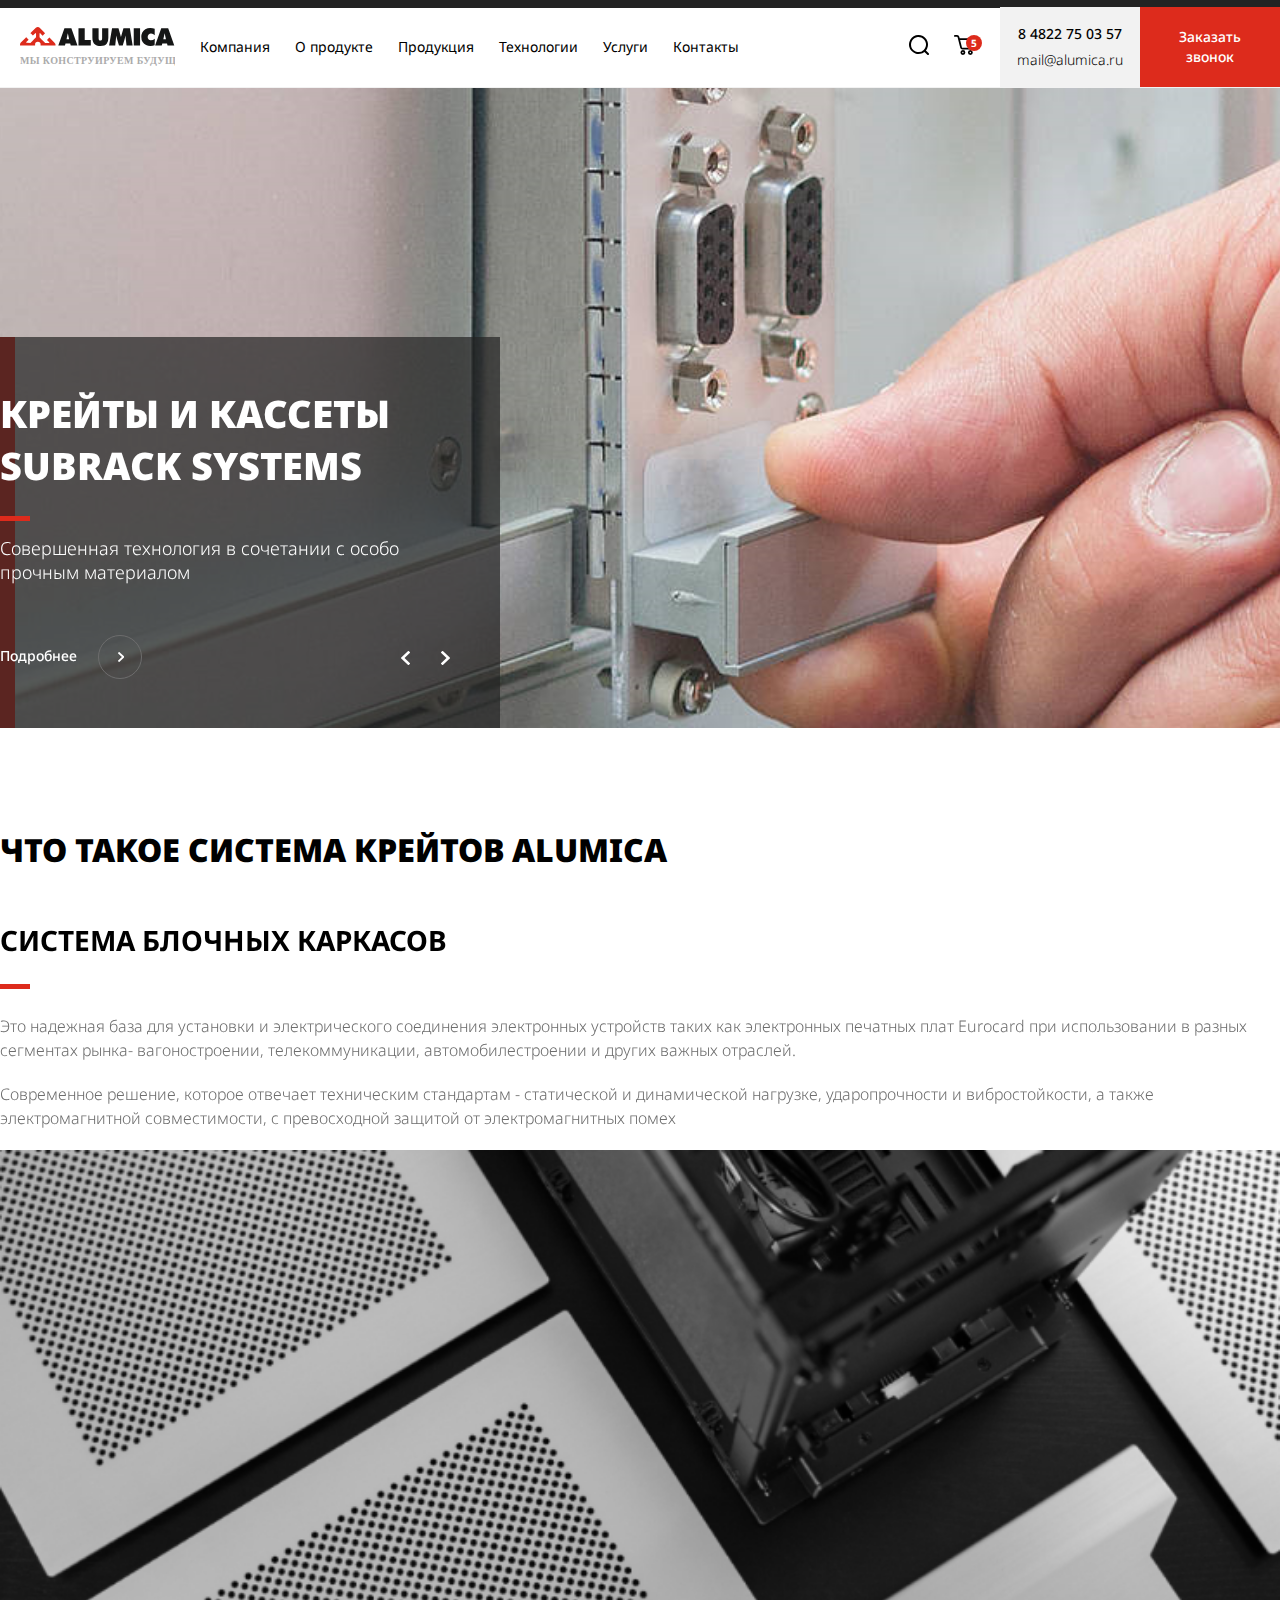
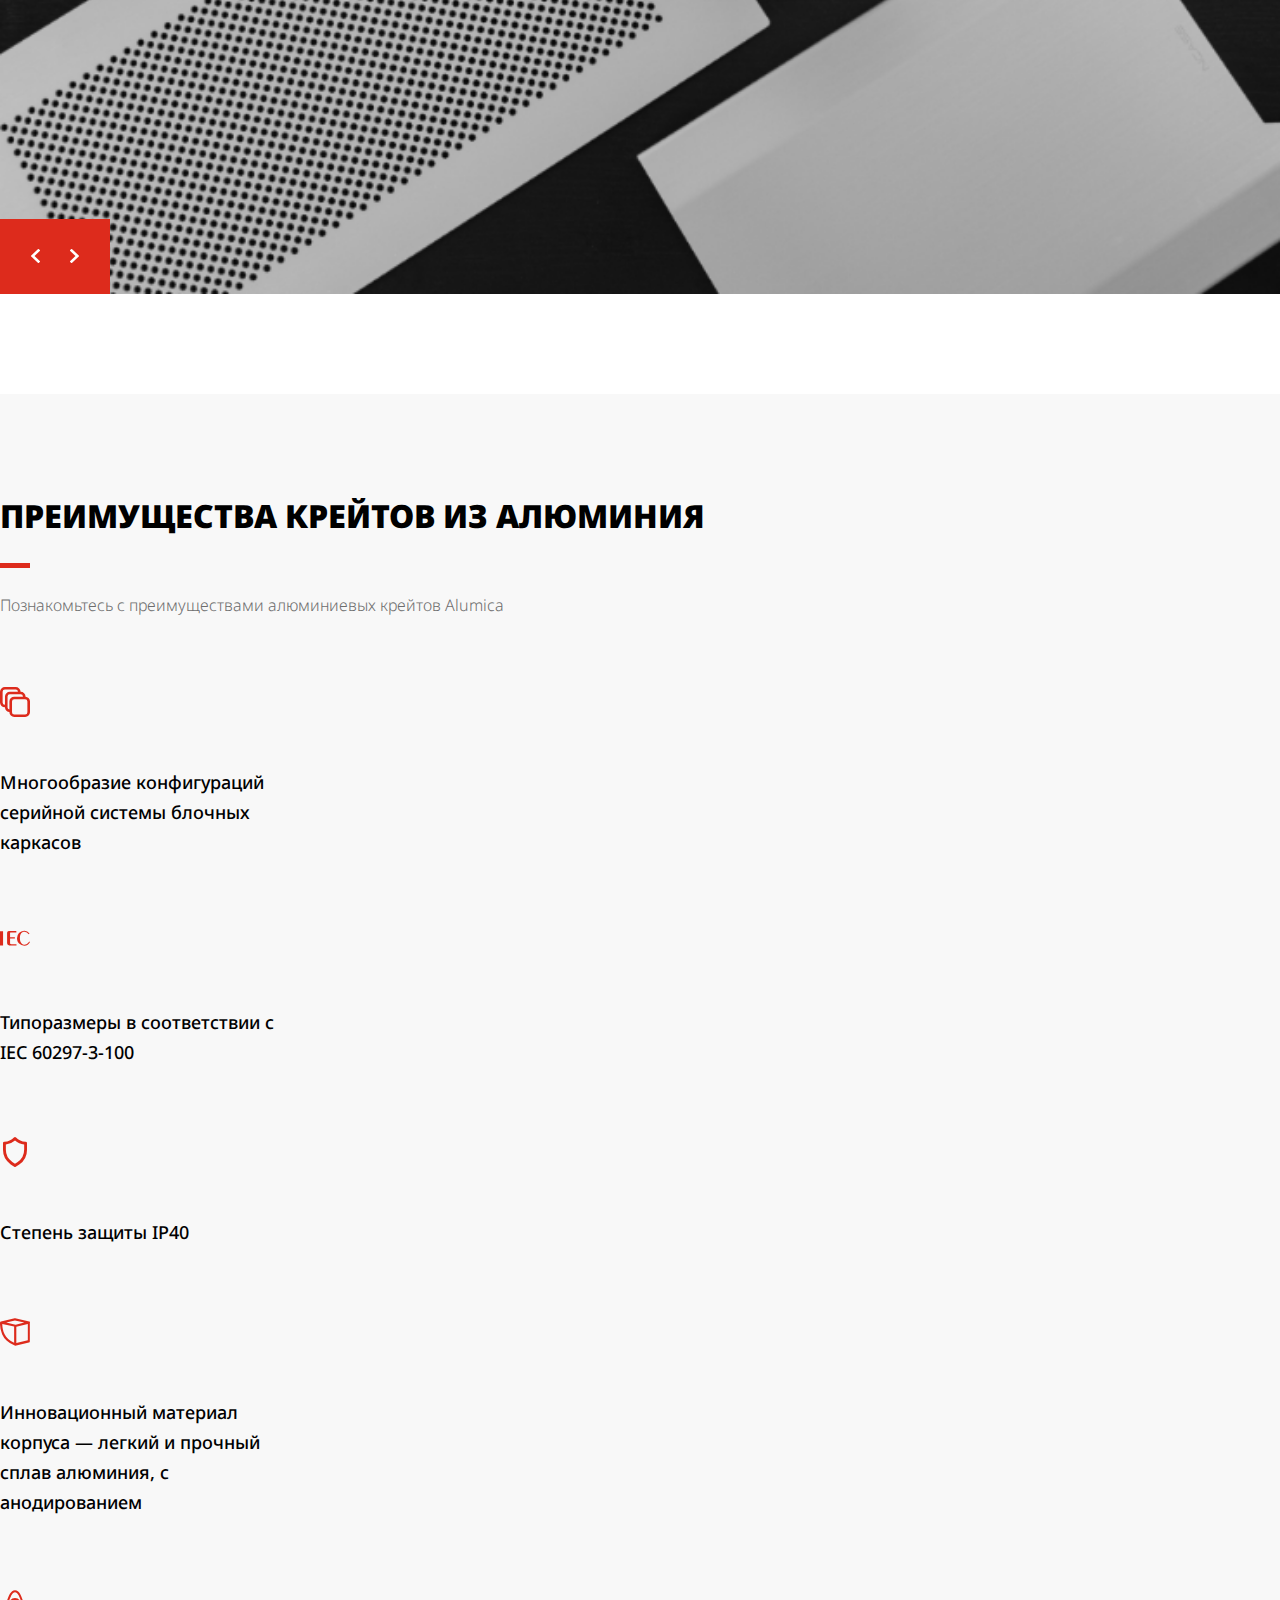
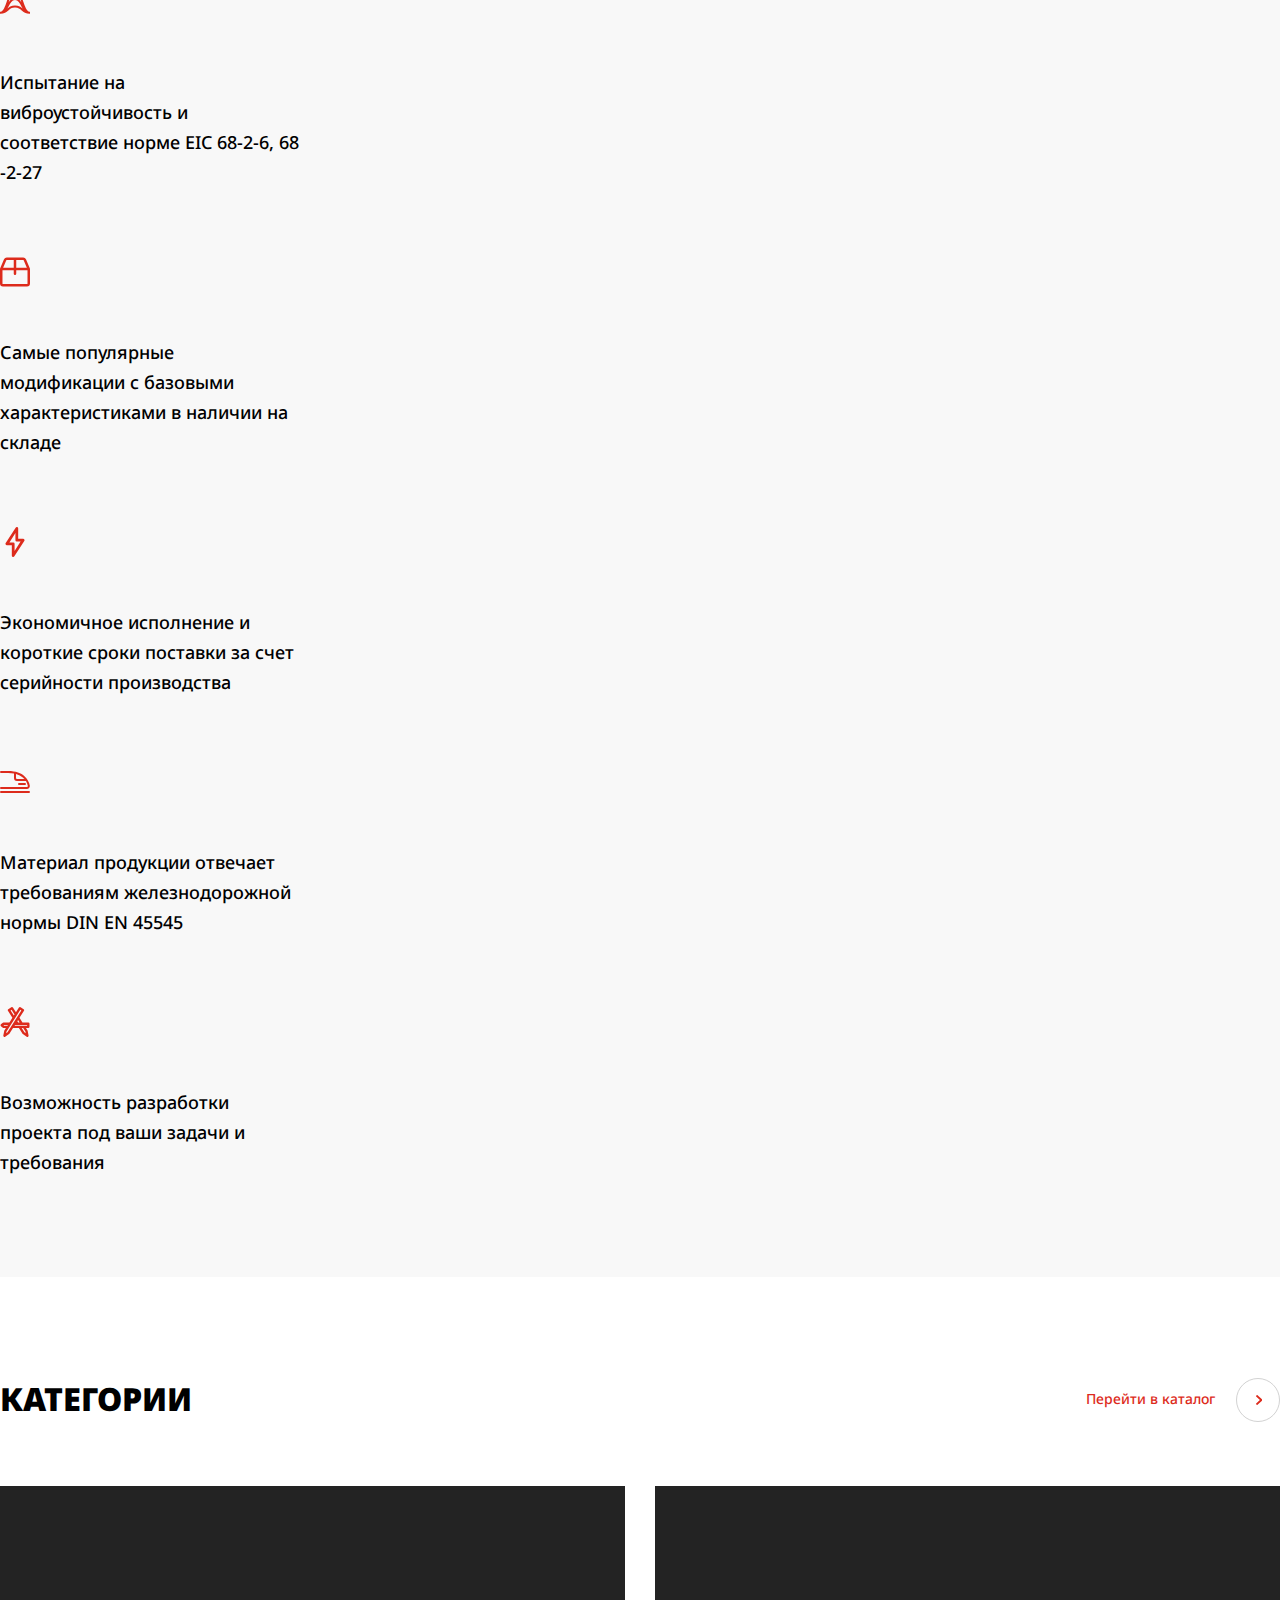
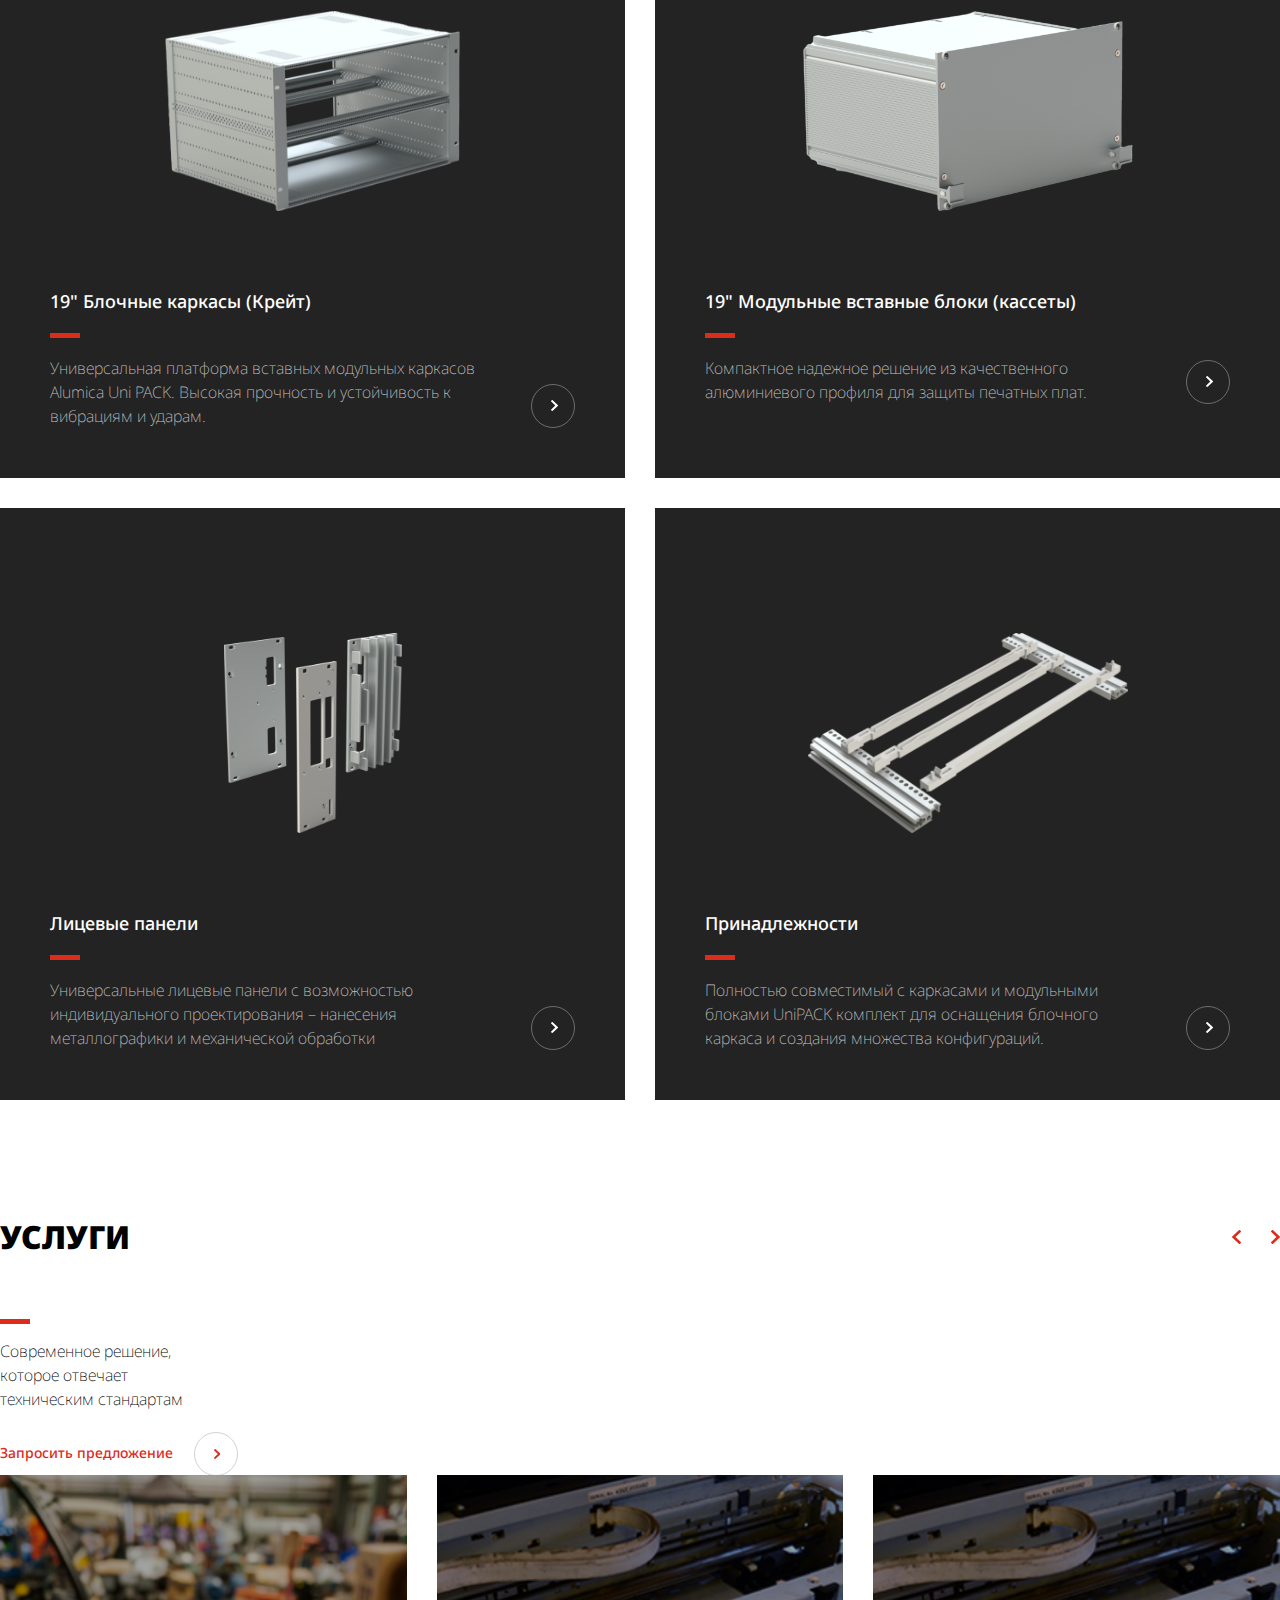
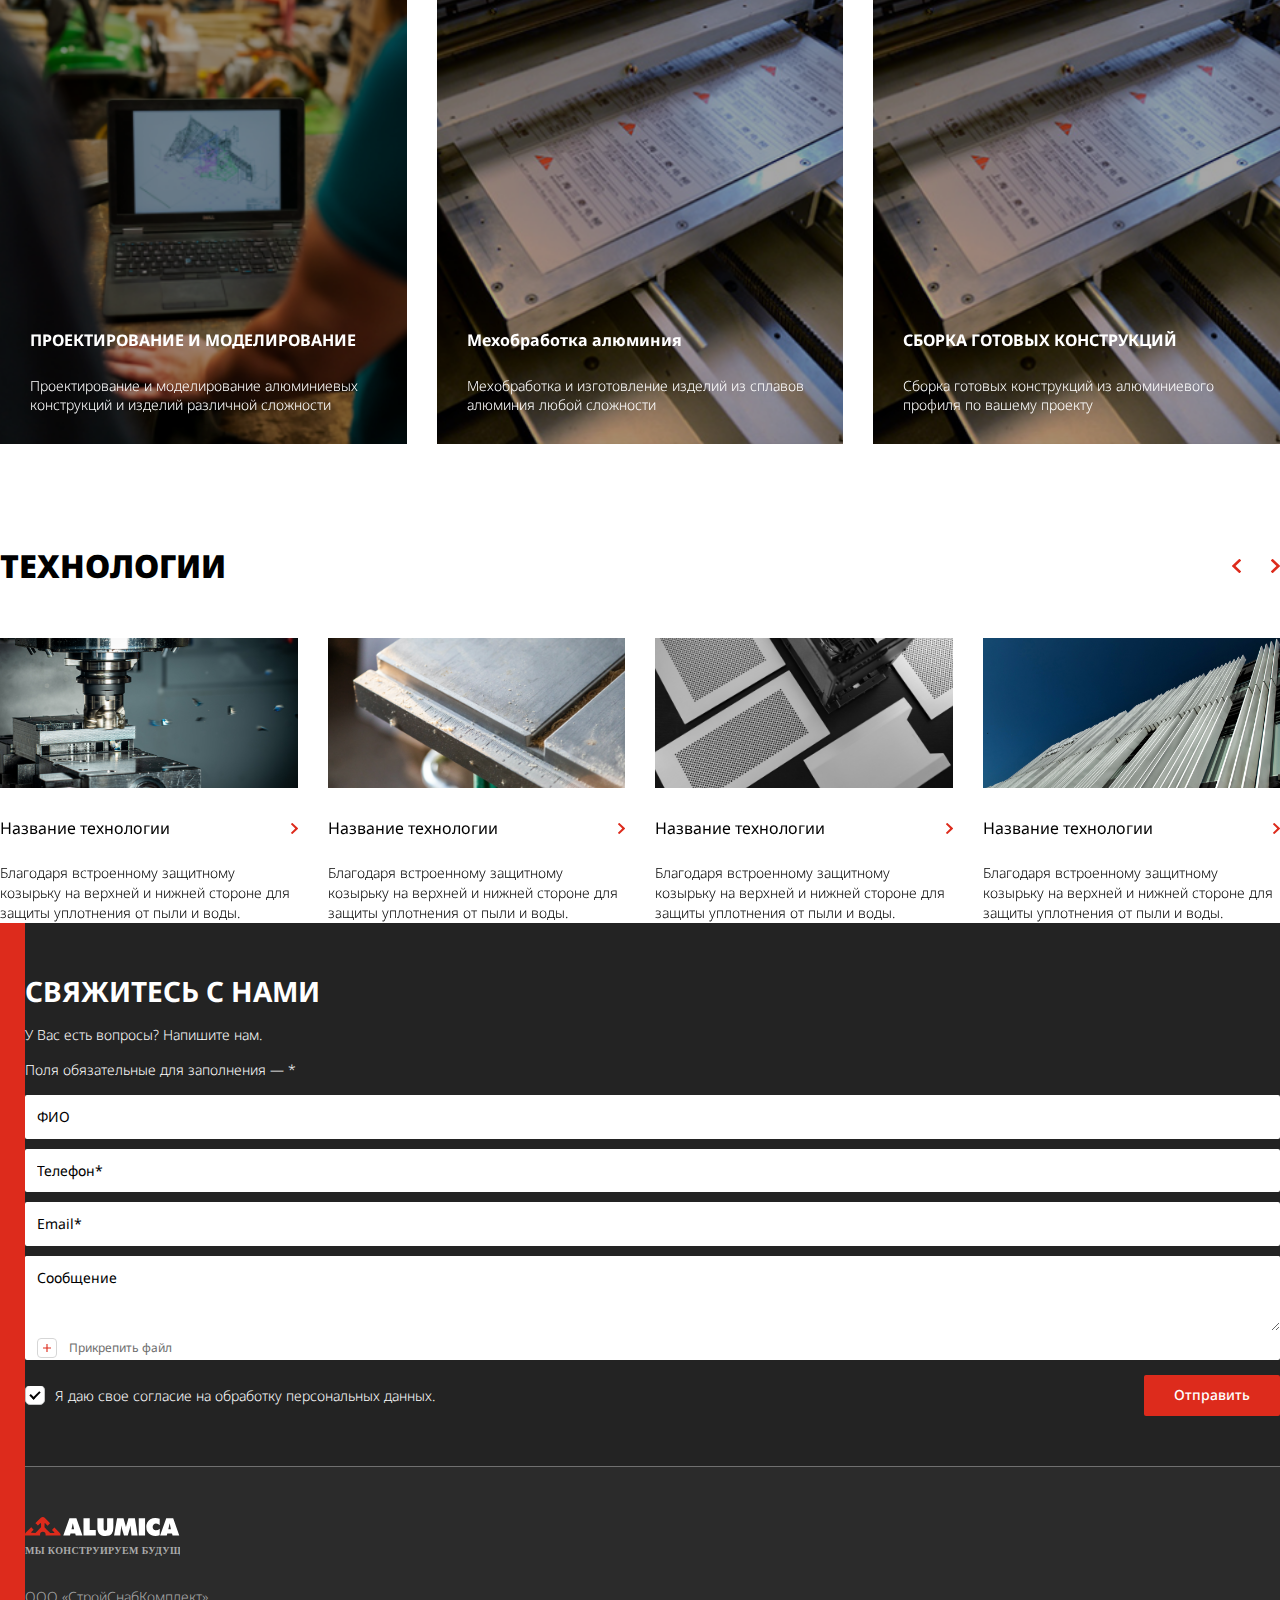
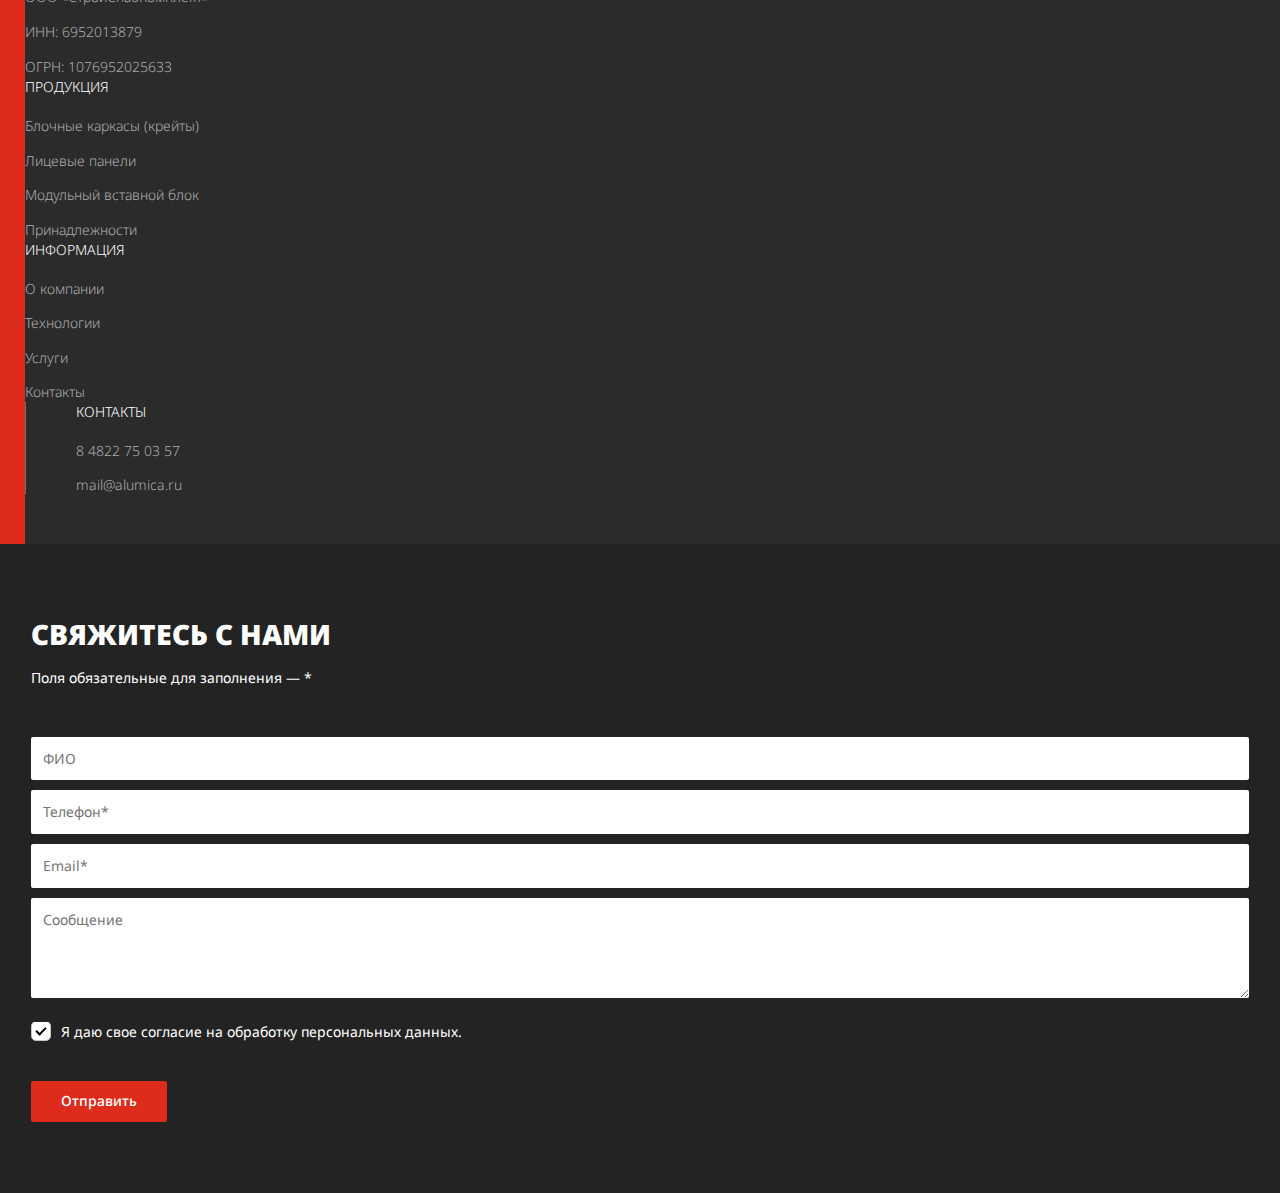
==== commit 6f356fe8: "last change" ====
--- a/src/index.html
+++ b/src/index.html
@@ -36,11 +36,54 @@
                     <ul class="main-menu"> 
                       <li class="main-menu__item"> <a class="main-menu__link" href="company.html">Компания</a></li>
                       <li class="main-menu__item"> <a class="main-menu__link" href="partners.html">О продукте</a></li>
-                      <li class="main-menu__item"> <a class="main-menu__link" href="history.html">Продукция</a></li>
-                      <li class="main-menu__item"> <a class="main-menu__link" href="partners.html">Технологии</a></li>
+                      <li class="main-menu__item dropdown"> <a class="main-menu__link" href="history.html">Продукция</a>
+                        <ul class="menu-dropdown"> 
+                          <li class="menu-dropdown__item"> <a class="menu-dropdown__link" href="#">19" Блочные каркасы (Крейт) </a></li>
+                          <li class="menu-dropdown__item"> <a class="menu-dropdown__link selected" href="#">19" Модульные вставные блоки (кассеты)</a></li>
+                          <li class="menu-dropdown__item"> <a class="menu-dropdown__link" href="#">Лицевые панели</a></li>
+                          <li class="menu-dropdown__item"> <a class="menu-dropdown__link" href="#">Принадлежности</a></li>
+                        </ul>
+                      </li>
+                      <li class="main-menu__item dropdown"><a class="main-menu__link" href="partners.html">Технологии</a>
+                        <ul class="menu-dropdown"> 
+                          <li class="menu-dropdown__item"> <a class="menu-dropdown__link" href="#">Супер технология 1</a></li>
+                          <li class="menu-dropdown__item"> <a class="menu-dropdown__link" href="#">Супер технология 2</a></li>
+                          <li class="menu-dropdown__item"> <a class="menu-dropdown__link" href="#">Супер технология 3</a></li>
+                        </ul>
+                      </li>
                       <li class="main-menu__item"> <a class="main-menu__link" href="history.html">Услуги</a></li>
                       <li class="main-menu__item"> <a class="main-menu__link" href="partners.html">Контакты</a></li>
                     </ul>
+                    <div class="main-menu__mobile">
+                      <div class="second-level"><div class="second-level__link"><a class="link-item" href="#">Компания</a></div>
+<div class="second-level__link"><a class="link-item" href="#">О продукте</a></div>
+<div class="second-level__item">						
+<a href="#" class="link"><span>Продукция</span></a>
+<div class="third-level">
+<a href="#" class="btn button button-green"><span>Продукция</span></a>
+<ul class="catalog-menu__list">
+<li><a href="#">19" Блочные каркасы (Крейт) </a></li>
+<li><a href="#" class="selected">19" Модульные вставные блоки (кассеты)</a></li>
+<li><a href="#">Лицевые панели</a></li>
+<li><a href="#">Принадлежности</a></li>
+</ul>											
+</div>
+</div>
+<div class="second-level__item">						
+<a href="#" class="link"><span>Технологии</span></a>
+<div class="third-level">
+<a href="#" class="btn button button-green"><span>Технологии</span></a>
+<ul class="catalog-menu__list">
+<li><a href="#">Технология 1</a></li>
+<li><a href="#">Технология 2</a></li>
+<li><a href="#">Технология 3</a></li>
+</ul>											
+</div>
+</div>
+<div class="second-level__link"><a class="link-item" href="#">Услуги</a></div>
+<div class="second-level__link"><a class="link-item" href="#">Контакты</a></div>
+                      </div>
+                    </div>
                   </div>
                 </div>
               </div>
@@ -75,185 +118,212 @@
           </div>
         </div>
       </header>
-      <div class="banner"> 
-        <div class="banner-block">
+      <main class="man-section">
+        <div class="main-slider">
+          <div class="banner-image-content">
+            <div class="banner-image-slider swiper">
+              <div class="swiper-wrapper">
+                <div class="swiper-slide"><img src="assets/images/banner.png" alt=""></div>
+                <div class="swiper-slide"><img src="assets/images/banner-2.png" alt=""></div>
+              </div>
+            </div>
+          </div>
+          <div class="banner"> 
+            <div class="banner-block">
+              <div class="banner-block__indent"></div>
+              <div class="container"> 
+                <div class="banner-slider swiper">
+                  <div class="swiper-wrapper">
+                    <div class="swiper-slide">
+                      <h1 class="banner-slider__title">Крейты и кассеты Subrack systems </h1>
+                      <p class="banner-slider__text">Совершенная технология в сочетании с особо прочным материалом</p><a class="more" href="#">Подробнее</a>
+                    </div>
+                    <div class="swiper-slide">
+                      <p class="banner-slider__title">Крейты и кассеты второй слайд  </p>
+                      <p class="banner-slider__text">Совершенная технология в сочетании с особо прочным материалом</p><a class="more" href="#">Подробнее</a>
+                    </div>
+                  </div>
+                  <div class="banner-button-next"><img src="assets/images/next.svg" alt=""></div>
+                  <div class="banner-button-prev"><img src="assets/images/prev.svg" alt=""></div>
+                </div>
+              </div>
+            </div>
+          </div>
+        </div>
+        <div class="main-text"> 
           <div class="container"> 
-            <div class="banner-slider swiper">
+            <h2>Что такое система крейтов Alumica</h2>
+            <div class="main-text-slider swiper">
               <div class="swiper-wrapper">
                 <div class="swiper-slide">
-                  <h1 class="banner-slider__title">Крейты и кассеты Subrack systems </h1>
-                  <p class="banner-slider__text">Совершенная технология в сочетании с особо прочным материалом</p><a class="more" href="#">Подробнее</a>
+                  <div class="row"> 
+                    <div class="col-xl-5 col-lg-6 col-12"> 
+                      <p class="caption">Система блочных каркасов</p>
+                      <p>Это надежная база для установки и электрического соединения электронных устройств таких как электронных печатных плат Eurocard при использовании в разных сегментах рынка- вагоностроении, телекоммуникации, автомобилестроении и других важных отраслей. </p>
+                      <p>Современное решение, которое отвечает техническим стандартам - статической и динамической нагрузке, ударопрочности и вибростойкости, а также электромагнитной совместимости, с превосходной защитой от электромагнитных помех</p>
+                    </div>
+                    <div class="col-xl-7 col-lg-6 col-12"> <img src="assets/images/slide-1.png" alt=""></div>
+                  </div>
                 </div>
                 <div class="swiper-slide">
-                  <p class="banner-slider__title">Крейты и кассеты второй слайд  </p>
-                  <p class="banner-slider__text">Совершенная технология в сочетании с особо прочным материалом</p><a class="more" href="#">Подробнее</a>
-                </div>
-              </div>
-              <div class="banner-button-next"><img src="assets/images/next.svg" alt=""></div>
-              <div class="banner-button-prev"><img src="assets/images/prev.svg" alt=""></div>
-            </div>
-          </div>
-        </div>
-      </div>
-      <div class="main-text"> 
-        <div class="container"> 
-          <h2>Что такое система крейтов Alumica</h2>
-          <div class="row"> 
-            <div class="col-xl-5 col-lg-6 col-12"> 
-              <p class="caption">Система блочных каркасов</p>
-              <p>Это надежная база для установки и электрического соединения электронных устройств таких как электронных печатных плат Eurocard при использовании в разных сегментах рынка- вагоностроении, телекоммуникации, автомобилестроении и других важных отраслей. </p>
-              <p>Современное решение, которое отвечает техническим стандартам - статической и динамической нагрузке, ударопрочности и вибростойкости, а также электромагнитной совместимости, с превосходной защитой от электромагнитных помех</p>
-            </div>
-            <div class="col-xl-7 col-lg-6 col-12"> 
-              <div class="main-text-slider swiper">
-                <div class="swiper-wrapper">
-                  <div class="swiper-slide"><img src="assets/images/slide-1.png" alt=""></div>
-                  <div class="swiper-slide"><img src="assets/images/slide-1.png" alt=""></div>
-                </div>
-                <div class="main-text__buttons">
-                  <div class="main-text-button-prev"><img src="assets/images/prev.svg" alt=""></div>
-                  <div class="main-text-button-next"><img src="assets/images/next.svg" alt=""></div>
-                </div>
-              </div>
-            </div>
-          </div>
-        </div>
-      </div>
-      <div class="main-odds"> 
-        <div class="container"> 
-          <h2>Преимущества крейтов из алюминия</h2>
-          <p>Познакомьтесь с преимуществами алюминиевых крейтов Alumica</p>
-          <div class="row"> 
-            <div class="col-lg-4 col-sm-6 col-12"> 
-              <div class="main-odds__block"> <img src="assets/images/icon-1.svg" alt="">
-                <p>Многообразие конфигураций серийной системы блочных каркасов</p>
-              </div>
-            </div>
-            <div class="col-lg-4 col-sm-6 col-12"> 
-              <div class="main-odds__block"> <img src="assets/images/icon-2.svg" alt="">
-                <p>Типоразмеры в соответствии с IEC 60297-3-100</p>
-              </div>
-            </div>
-            <div class="col-lg-4 col-sm-6 col-12"> 
-              <div class="main-odds__block"> <img src="assets/images/icon-3.svg" alt="">
-                <p>Степень защиты IP40</p>
-              </div>
-            </div>
-            <div class="col-lg-4 col-sm-6 col-md-6 col-12"> 
-              <div class="main-odds__block"> <img src="assets/images/icon-4.svg" alt="">
-                <p>Инновационный материал корпуса — легкий и прочный сплав алюминия, с анодированием</p>
-              </div>
-            </div>
-            <div class="col-lg-4 col-sm-6 col-12"> 
-              <div class="main-odds__block"> <img src="assets/images/icon-5.svg" alt="">
-                <p>Испытание на виброустойчивость и соответствие норме EIC 68-2-6, 68 -2-27</p>
-              </div>
-            </div>
-            <div class="col-lg-4 col-sm-6 col-12"> 
-              <div class="main-odds__block"> <img src="assets/images/icon-6.svg" alt="">
-                <p>Самые популярные модификации с базовыми характеристиками в наличии на складе</p>
-              </div>
-            </div>
-            <div class="col-lg-4 col-sm-6 col-12"> 
-              <div class="main-odds__block"> <img src="assets/images/icon-7.svg" alt="">
-                <p>Экономичное исполнение и короткие сроки поставки за счет серийности производства</p>
-              </div>
-            </div>
-            <div class="col-lg-4 col-sm-6 col-12"> 
-              <div class="main-odds__block"> <img src="assets/images/icon-8.svg" alt="">
-                <p>Материал продукции отвечает требованиям железнодорожной нормы DIN EN 45545</p>
-              </div>
-            </div>
-            <div class="col-lg-4 col-sm-6 col-12"> 
-              <div class="main-odds__block"> <img src="assets/images/icon-9.svg" alt="">
-                <p>Возможность разработки проекта под ваши задачи и требования</p>
-              </div>
-            </div>
-          </div>
-        </div>
-      </div>
-      <div class="category"> 
-        <div class="container">
-          <div class="category-caption"> 
-            <h2>Категории</h2><a class="more" href="#">Перейти в каталог</a>
-          </div>
-          <div class="category-content"> 
-            <div class="category-block"> 
-              <div class="category-block__image"> <a href="#"> <img src="assets/images/category-1.png" alt=""></a></div>
-              <div class="category-block__text"> <a class="link" href="#">19" Блочные каркасы (Крейт) </a>
-                <div class="action">
-                  <p>Универсальная платформа вставных модульных каркасов Alumica Uni PACK. Высокая прочность и устойчивость к вибрациям и ударам.</p><a class="link-more" href="#"> <img src="assets/images/next.svg" alt=""></a>
-                </div>
-              </div>
-            </div>
-            <div class="category-block"> 
-              <div class="category-block__image"> <a href="#"> <img src="assets/images/category-2.png" alt=""></a></div>
-              <div class="category-block__text"> <a class="link" href="#">19" Модульные вставные блоки (кассеты)</a>
-                <div class="action">
-                  <p>Компактное надежное решение из качественного алюминиевого профиля для защиты печатных плат.</p><a class="link-more" href="#"> <img src="assets/images/next.svg" alt=""></a>
-                </div>
-              </div>
-            </div>
-            <div class="category-block"> 
-              <div class="category-block__image"> <a href="#"> <img src="assets/images/category-3.png" alt=""></a></div>
-              <div class="category-block__text"> <a class="link" href="#">Лицевые панели</a>
-                <div class="action">
-                  <p>Универсальные лицевые панели с возможностью индивидуального проектирования – нанесения металлографики и механической обработки</p><a class="link-more" href="#"> <img src="assets/images/next.svg" alt=""></a>
-                </div>
-              </div>
-            </div>
-            <div class="category-block"> 
-              <div class="category-block__image"> <a href="#"> <img src="assets/images/category-4.png" alt=""></a></div>
-              <div class="category-block__text"> <a class="link" href="#">Принадлежности</a>
-                <div class="action">
-                  <p>Полностью совместимый с каркасами и модульными блоками UniPACK комплект для оснащения блочного каркаса и создания множества конфигураций. </p><a class="link-more" href="#"> <img src="assets/images/next.svg" alt=""></a>
-                </div>
-              </div>
-            </div>
-          </div>
-        </div>
-      </div>
-      <div class="services"> 
-        <div class="container">
-          <div class="services-caption">
-            <h2>Услуги</h2>
-            <div class="services-buttons">
-              <div class="services-button-prev"><img src="assets/images/prev-red.svg" alt=""></div>
-              <div class="services-button-next"><img src="assets/images/next-red.svg" alt=""></div>
-            </div>
-          </div>
-          <div class="row"> 
-            <div class="col-lg-3 col-md-5 col-12 services-text"> 
-              <p>Современное решение, которое отвечает техническим стандартам  </p><a class="more" href="#">Запросить предложение	</a>
-            </div>
-            <div class="col-lg-9 col-md-7 col-12"> 
-              <div class="services-slider swiper">
-                <div class="swiper-wrapper">
-                  <div class="swiper-slide"><a class="services-slider__slide" href="#">
-                      <div class="image"> <img src="assets/images/service-1.png" alt=""></div>
-                      <div class="text"> 
-                        <p class="caption">ПРОЕКТИРОВАНИЕ И МОДЕЛИРОВАНИЕ</p>
-                        <p>Проектирование и моделирование алюминиевых конструкций и изделий различной сложности</p>
-                      </div></a></div>
-                  <div class="swiper-slide"><a class="services-slider__slide" href="#">
-                      <div class="image"> <img src="assets/images/service-2.png" alt=""></div>
-                      <div class="text"> 
-                        <p class="caption">Мехобработка алюминия</p>
-                        <p>Мехобработка и изготовление изделий из сплавов алюминия любой сложности</p>
-                      </div></a></div>
-                  <div class="swiper-slide"><a class="services-slider__slide" href="#">
-                      <div class="image"> <img src="assets/images/service-2.png" alt=""></div>
-                      <div class="text"> 
-                        <p class="caption">СБОРКА ГОТОВЫХ КОНСТРУКЦИЙ</p>
-                        <p>Сборка готовых конструкций из алюминиевого профиля по вашему проекту</p>
-                      </div></a></div>
-                </div>
-              </div>
-            </div>
-          </div>
-        </div>
-      </div>
-      <div class="technology"> 
+                  <div class="row"> 
+                    <div class="col-xl-5 col-lg-6 col-12"> 
+                      <p class="caption">Система блочных каркасов</p>
+                      <p>Это надежная база для установки и электрического соединения электронных устройств таких как электронных печатных плат Eurocard при использовании в разных сегментах рынка- вагоностроении, телекоммуникации, автомобилестроении и других важных отраслей. </p>
+                      <p>Современное решение, которое отвечает техническим стандартам - статической и динамической нагрузке, ударопрочности и вибростойкости, а также электромагнитной совместимости, с превосходной защитой от электромагнитных помех</p>
+                    </div>
+                    <div class="col-xl-7 col-lg-6 col-12"> <img src="assets/images/slide-1.png" alt=""></div>
+                  </div>
+                </div>
+              </div>
+            </div>
+            <div class="row"> 
+              <div class="col-xl-7 offset-xl-5 col-lg-6 offset-lg-6 col-12"> 
+                <div class="main-text__indent">
+                  <div class="main-text__buttons">
+                    <div class="main-text-button-prev"><img src="assets/images/prev.svg" alt=""></div>
+                    <div class="main-text-button-next"><img src="assets/images/next.svg" alt=""></div>
+                  </div>
+                </div>
+              </div>
+            </div>
+          </div>
+        </div>
+        <div class="main-odds"> 
+          <div class="container"> 
+            <h2>Преимущества крейтов из алюминия</h2>
+            <p>Познакомьтесь с преимуществами алюминиевых крейтов Alumica</p>
+            <div class="row"> 
+              <div class="col-lg-4 col-sm-6 col-12"> 
+                <div class="main-odds__block"> <img src="assets/images/icon-1.svg" alt="">
+                  <p>Многообразие конфигураций серийной системы блочных каркасов</p>
+                </div>
+              </div>
+              <div class="col-lg-4 col-sm-6 col-12"> 
+                <div class="main-odds__block"> <img src="assets/images/icon-2.svg" alt="">
+                  <p>Типоразмеры в соответствии с IEC 60297-3-100</p>
+                </div>
+              </div>
+              <div class="col-lg-4 col-sm-6 col-12"> 
+                <div class="main-odds__block"> <img src="assets/images/icon-3.svg" alt="">
+                  <p>Степень защиты IP40</p>
+                </div>
+              </div>
+              <div class="col-lg-4 col-sm-6 col-md-6 col-12"> 
+                <div class="main-odds__block"> <img src="assets/images/icon-4.svg" alt="">
+                  <p>Инновационный материал корпуса — легкий и прочный сплав алюминия, с анодированием</p>
+                </div>
+              </div>
+              <div class="col-lg-4 col-sm-6 col-12"> 
+                <div class="main-odds__block"> <img src="assets/images/icon-5.svg" alt="">
+                  <p>Испытание на виброустойчивость и соответствие норме EIC 68-2-6, 68 -2-27</p>
+                </div>
+              </div>
+              <div class="col-lg-4 col-sm-6 col-12"> 
+                <div class="main-odds__block"> <img src="assets/images/icon-6.svg" alt="">
+                  <p>Самые популярные модификации с базовыми характеристиками в наличии на складе</p>
+                </div>
+              </div>
+              <div class="col-lg-4 col-sm-6 col-12"> 
+                <div class="main-odds__block"> <img src="assets/images/icon-7.svg" alt="">
+                  <p>Экономичное исполнение и короткие сроки поставки за счет серийности производства</p>
+                </div>
+              </div>
+              <div class="col-lg-4 col-sm-6 col-12"> 
+                <div class="main-odds__block"> <img src="assets/images/icon-8.svg" alt="">
+                  <p>Материал продукции отвечает требованиям железнодорожной нормы DIN EN 45545</p>
+                </div>
+              </div>
+              <div class="col-lg-4 col-sm-6 col-12"> 
+                <div class="main-odds__block"> <img src="assets/images/icon-9.svg" alt="">
+                  <p>Возможность разработки проекта под ваши задачи и требования</p>
+                </div>
+              </div>
+            </div>
+          </div>
+        </div>
+        <div class="category"> 
+          <div class="container">
+            <div class="category-caption"> 
+              <h2>Категории</h2><a class="more" href="#">Перейти в каталог</a>
+            </div>
+            <div class="category-content"> 
+              <div class="category-block"> 
+                <div class="category-block__image"> <a href="#"> <img src="assets/images/category-1.png" alt=""></a></div>
+                <div class="category-block__text"> <a class="link" href="#">19" Блочные каркасы (Крейт) </a>
+                  <div class="action">
+                    <p>Универсальная платформа вставных модульных каркасов Alumica Uni PACK. Высокая прочность и устойчивость к вибрациям и ударам.</p><a class="link-more" href="#"> <img src="assets/images/next.svg" alt=""></a>
+                  </div>
+                </div>
+              </div>
+              <div class="category-block"> 
+                <div class="category-block__image"> <a href="#"> <img src="assets/images/category-2.png" alt=""></a></div>
+                <div class="category-block__text"> <a class="link" href="#">19" Модульные вставные блоки (кассеты)</a>
+                  <div class="action">
+                    <p>Компактное надежное решение из качественного алюминиевого профиля для защиты печатных плат.</p><a class="link-more" href="#"> <img src="assets/images/next.svg" alt=""></a>
+                  </div>
+                </div>
+              </div>
+              <div class="category-block"> 
+                <div class="category-block__image"> <a href="#"> <img src="assets/images/category-3.png" alt=""></a></div>
+                <div class="category-block__text"> <a class="link" href="#">Лицевые панели</a>
+                  <div class="action">
+                    <p>Универсальные лицевые панели с возможностью индивидуального проектирования – нанесения металлографики и механической обработки</p><a class="link-more" href="#"> <img src="assets/images/next.svg" alt=""></a>
+                  </div>
+                </div>
+              </div>
+              <div class="category-block"> 
+                <div class="category-block__image"> <a href="#"> <img src="assets/images/category-4.png" alt=""></a></div>
+                <div class="category-block__text"> <a class="link" href="#">Принадлежности</a>
+                  <div class="action">
+                    <p>Полностью совместимый с каркасами и модульными блоками UniPACK комплект для оснащения блочного каркаса и создания множества конфигураций. </p><a class="link-more" href="#"> <img src="assets/images/next.svg" alt=""></a>
+                  </div>
+                </div>
+              </div>
+            </div>
+          </div>
+        </div>
+        <div class="services"> 
+          <div class="container">
+            <div class="services-caption">
+              <h2>Услуги</h2>
+              <div class="services-buttons">
+                <div class="services-button-prev"><img src="assets/images/prev-red.svg" alt=""></div>
+                <div class="services-button-next"><img src="assets/images/next-red.svg" alt=""></div>
+              </div>
+            </div>
+            <div class="row"> 
+              <div class="col-lg-3 col-md-5 col-12 services-text"> 
+                <p>Современное решение, которое отвечает техническим стандартам  </p><a class="more" href="#">Запросить предложение	</a>
+              </div>
+              <div class="col-lg-9 col-md-7 col-12"> 
+                <div class="services-slider swiper">
+                  <div class="swiper-wrapper">
+                    <div class="swiper-slide"><a class="services-slider__slide" href="#">
+                        <div class="image"> <img src="assets/images/service-1.png" alt=""></div>
+                        <div class="text"> 
+                          <p class="caption">ПРОЕКТИРОВАНИЕ И МОДЕЛИРОВАНИЕ</p>
+                          <p>Проектирование и моделирование алюминиевых конструкций и изделий различной сложности</p>
+                        </div></a></div>
+                    <div class="swiper-slide"><a class="services-slider__slide" href="#">
+                        <div class="image"> <img src="assets/images/service-2.png" alt=""></div>
+                        <div class="text"> 
+                          <p class="caption">Мехобработка алюминия</p>
+                          <p>Мехобработка и изготовление изделий из сплавов алюминия любой сложности</p>
+                        </div></a></div>
+                    <div class="swiper-slide"><a class="services-slider__slide" href="#">
+                        <div class="image"> <img src="assets/images/service-2.png" alt=""></div>
+                        <div class="text"> 
+                          <p class="caption">СБОРКА ГОТОВЫХ КОНСТРУКЦИЙ</p>
+                          <p>Сборка готовых конструкций из алюминиевого профиля по вашему проекту</p>
+                        </div></a></div>
+                  </div>
+                </div>
+              </div>
+            </div>
+          </div>
+        </div>
+        <div class="technology"> </div>
         <div class="container">
           <div class="technology-caption">
             <h2>Технологии</h2>
@@ -287,7 +357,7 @@
             </div>
           </div>
         </div>
-      </div>
+      </main>
       <footer class="footer">
         <div class="footer-top"> 
           <div class="container">
@@ -541,8 +611,9 @@
                 <textarea class="form-control" placeholder="Сообщение"></textarea>
                 <div class="field__wrapper"> 
                   <input class="field field__file" id="field__file-3" name="file" type="file" multiple="">
-                  <label class="field__file-wrapper" for="field__file-3"></label>
-                  <div class="field__wrapper-button">Прикрепить файл</div>
+                  <label class="field__file-wrapper" for="field__file-3">
+                    <div class="field__wrapper-button">Прикрепить файл</div>
+                  </label>
                 </div>
               </div>
             </div>
--- a/src/assets/css/style.css
+++ b/src/assets/css/style.css
@@ -106,7 +106,7 @@
   font: inherit;
 }
 
-a, a:hover, .header-basket__link svg path, .header-basket__link:hover svg path, .header-search .search-button svg path, .header-search .search-button:hover svg path, .header-search .search-block, .header-search .search-block.active, .button, .button:hover, .banner-button-next, .banner-button-next:hover, .banner-button-prev, .banner-button-prev:hover, a.more, a.more:hover, .category-block__text a.link-more, .category-block__text a.link-more:hover, .services-slider__slide .image:after, .services-slider__slide:hover .image:after, .technology-slide a.link span, .technology-slide a.link:hover, .technology-slide a.link:hover span, .catalog-menu__button:after, .catalog-menu__button.active:after, .catalog-block__text .action .add_to_basket:hover .text, .catalog-block__text .action .add_to_basket .text, .accordion-button:after, .accordion-button:not(.collapsed):after, .search-result__block a.download span, .search-result__block a.download:hover span, .basket-panel, .basket-panel.show, .order-panel, .order-panel.show, .product-page p.product-page__button:after, .product-page p.product-page__button.active:after {
+a, a:hover, .header-basket__link svg path, .header-basket__link:hover svg path, .header-search .search-button svg path, .header-search .search-button:hover svg path, .header-search .search-block, .header-search .search-block.active, .button, .button:hover, .banner-button-next, .banner-button-next:hover, .banner-button-prev, .banner-button-prev:hover, .banner-image-slider .swiper-slide, .banner-image-slider .swiper-slide-active, a.more, a.more:hover, .category-block__text a.link-more, .category-block__text a.link-more:hover, .services-slider__slide .image:after, .services-slider__slide:hover .image:after, .technology-slide a.link span, .technology-slide a.link:hover, .technology-slide a.link:hover span, .catalog-menu__button:after, .catalog-menu__button.active:after, .catalog-block__text .action .add_to_basket:hover .text, .catalog-block__text .action .add_to_basket .text, .accordion-button:after, .accordion-button:not(.collapsed):after, .search-result__block a.download span, .search-result__block a.download:hover span, .basket-panel, .basket-panel.show, .order-panel, .order-panel.show, .product-page p.product-page__button:after, .product-page p.product-page__button.active:after, .header-content__right, .header, .fixed-header, .fixed-header .button, .fixed-header .header-content__right, .fixed-header .header-search .search-block, .man-section, .fixed-man-section {
   -webkit-transition: all 400ms ease-in-out;
   transition: all 400ms ease-in-out;
 }
@@ -133,6 +133,12 @@
 .header {
   border-top: 8px solid #232323;
   border-bottom: 1px solid #f2f2f2;
+  position: fixed;
+  top: 0;
+  left: 0;
+  right: 0;
+  z-index: 20;
+  background: #fff;
 }
 
 .header-content {
@@ -418,16 +424,33 @@
   display: block !important;
 }
 
+.main-slider {
+  position: relative;
+  height: 640px;
+}
+
+.banner-block__indent {
+  position: absolute;
+  top: 0;
+  bottom: 0;
+  left: 0;
+  border-left: 25px solid #DD2B1C;
+  background-color: rgba(35, 35, 35, 0.7);
+  z-index: 1;
+}
+
 .banner {
-  background: url(../images/banner.png) top center no-repeat;
-  min-height: 640px;
-  position: relative;
+  height: 640px;
   display: -webkit-box;
   display: -ms-flexbox;
   display: flex;
   -webkit-box-align: self-end;
       -ms-flex-align: self-end;
           align-items: self-end;
+  position: absolute;
+  bottom: 0;
+  left: 0;
+  right: 0;
 }
 
 .banner-block {
@@ -435,22 +458,17 @@
   position: relative;
 }
 
-.banner-block:after {
-  content: '';
-  content: '';
+.banner-indent {
+  padding: 0 0 0 11.2%;
+  background: rgba(35, 35, 35, 0.7);
+  position: relative;
+  z-index: 1;
   border-left: 25px solid #DD2B1C;
-  background-color: #232323;
-  position: absolute;
-  bottom: 0;
-  left: 0;
-  top: 0;
-  width: 30%;
-  z-index: 1;
 }
 
 .banner-slider {
   max-width: 500px;
-  background: #232323;
+  background: rgba(35, 35, 35, 0.7);
   margin: 0;
   position: relative;
   z-index: 2;
@@ -521,6 +539,25 @@
   opacity: 0.7;
 }
 
+.banner-image-slider {
+  height: 640px;
+}
+
+.banner-image-slider .swiper-slide {
+  opacity: 0 !important;
+}
+
+.banner-image-slider .swiper-slide img {
+  height: 640px;
+  height: 640px;
+  -o-object-fit: cover;
+     object-fit: cover;
+}
+
+.banner-image-slider .swiper-slide-active {
+  opacity: 1 !important;
+}
+
 a.more {
   font-size: 14px;
   line-height: 14px;
@@ -581,6 +618,7 @@
 .main-text {
   margin: 100px 0;
   background: #fff;
+  position: relative;
 }
 
 .main-text h2 {
@@ -624,9 +662,8 @@
 }
 
 .main-text__buttons {
-  position: absolute;
-  bottom: 0;
-  left: 0;
+  margin: -75px 0 0 0;
+  position: relative;
   z-index: 5;
   width: 110px;
   height: 75px;
@@ -1254,6 +1291,7 @@
       -ms-flex-align: center;
           align-items: center;
   margin: 0 0 0 12px;
+  cursor: pointer;
 }
 
 .chekbox {
@@ -2213,7 +2251,7 @@
 .basket-panel {
   width: 900px;
   position: fixed;
-  top: 0;
+  top: 88px;
   right: -1000px;
   bottom: 0;
   background: #fff;
@@ -2429,7 +2467,7 @@
 
 .hidden:after {
   content: '';
-  position: absolute;
+  position: fixed;
   top: 0;
   right: 0;
   bottom: 0;
@@ -2441,7 +2479,7 @@
 .order-panel {
   width: 510px;
   position: fixed;
-  top: 0;
+  top: 88px;
   right: -1000px;
   bottom: 0;
   background: #fff;
@@ -2801,6 +2839,10 @@
   display: -webkit-box;
   display: -ms-flexbox;
   display: flex;
+  position: -webkit-sticky;
+  position: sticky;
+  top: 20px;
+  left: 0;
 }
 
 .product-page__sliders .mySwiper2 .swiper-slide {
@@ -3154,6 +3196,111 @@
   display: none;
 }
 
+.header-contacts {
+  -webkit-transition: all 200ms ease-in-out;
+  transition: all 200ms ease-in-out;
+  overflow: hidden;
+  opacity: 1;
+}
+
+.header-content__right {
+  height: 80px;
+}
+
+.header {
+  height: 88px;
+}
+
+.fixed-header {
+  height: 68px;
+}
+
+.fixed-header .button {
+  height: 60px;
+}
+
+.fixed-header .header-contacts {
+  -webkit-transition: all 200ms ease-in-out;
+  transition: all 200ms ease-in-out;
+  opacity: 0;
+  width: 0;
+}
+
+.fixed-header .header-content__right {
+  height: 60px;
+}
+
+.fixed-header .header-search .search-block {
+  height: 60px;
+  top: -19px;
+}
+
+.man-section {
+  overflow: hidden;
+  margin: 88px 0 0;
+}
+
+.fixed-man-section {
+  margin: 60px 0 0;
+}
+
+.fixed-basket-panel {
+  top: 60px;
+}
+
+.menu-dropdown {
+  position: absolute;
+  padding: 5px 20px;
+  background: #fff;
+  width: 340px;
+  top: 45px;
+  left: -20px;
+  -webkit-box-shadow: 0px 3px 6px rgba(0, 0, 0, 0.15);
+          box-shadow: 0px 3px 6px rgba(0, 0, 0, 0.15);
+  display: none;
+}
+
+.menu-dropdown__item {
+  margin: 15px 0;
+  display: block;
+}
+
+.menu-dropdown__link {
+  font-size: 14px;
+  line-height: 19px;
+  text-decoration: none;
+  color: #000000;
+  font-weight: 400;
+}
+
+.menu-dropdown__link:hover {
+  color: #DD2B1C;
+  text-decoration: none;
+}
+
+.menu-dropdown__link.selected {
+  color: #DD2B1C;
+  text-decoration: none;
+}
+
+li.dropdown:hover .main-menu__link {
+  color: #DD2B1C;
+  text-decoration: none;
+}
+
+li.dropdown:hover > .menu-dropdown {
+  display: block;
+}
+
+.banner-block {
+  position: absolute;
+  bottom: 0;
+}
+
+.main-menu__mobile {
+  display: none;
+}
+
 @media screen and (max-width: 1600px) {
   .header-logo {
     margin: 0 0 0 30px;
@@ -3173,9 +3320,15 @@
   .catalog-caption__text h1 {
     font-size: 32px;
   }
+  .banner-indent {
+    padding: 0 0 0 7.5%;
+  }
 }
 
 @media screen and (max-width: 1365px) {
+  .banner-block__indent {
+    border-left: 15px solid #DD2B1C;
+  }
   .header-contacts {
     width: 140px;
   }
@@ -3193,6 +3346,17 @@
 @media screen and (max-width: 1199px) {
   .product-page__action .button {
     padding: 10px 20px 11px;
+  }
+  .fixed-header .header-search .search-block {
+    top: -18px;
+  }
+  .main-text .container {
+    position: relative;
+  }
+  .main-text__indent {
+    position: absolute;
+    top: 169px;
+    right: 10px;
   }
   .product-page__sliders .mySwiper2 .swiper-slide img {
     max-width: 300px;
@@ -3251,6 +3415,128 @@
 }
 
 @media screen and (max-width: 991px) {
+  .second-level__item {
+    padding: 0;
+    margin: 0 0 40px 0;
+  }
+  .main-menu__mobile {
+    margin: 40px 20px 0 20px;
+  }
+  .second-level__link {
+    margin: 0 0 40px 0;
+  }
+  .second-level__link a.link-item {
+    font-size: 18px;
+    line-height: 24px;
+    color: #000;
+  }
+  .second-level__link a.link-item:hover {
+    text-decoration: none;
+  }
+  .second-level__item a.link {
+    display: block;
+    font-size: 18px;
+    line-height: 24px;
+    color: #000;
+    position: relative;
+    cursor: pointer;
+    -webkit-transition: all 400ms ease;
+    transition: all 400ms ease;
+  }
+  .second-level__item a.link span {
+    color: #000;
+    position: relative;
+  }
+  .second-level__item a.link span:after {
+    z-index: 10;
+    content: "";
+    position: absolute;
+    top: 9px;
+    right: -17px;
+    width: 8px;
+    height: 8px;
+    border-top: 2px solid #6D6D6D;
+    border-right: 2px solid #6D6D6D;
+    -webkit-transform: rotate(45deg);
+            transform: rotate(45deg);
+    -webkit-transition: all 400ms ease;
+    transition: all 400ms ease;
+  }
+  .third-level {
+    background: #fff;
+    width: 360px;
+    position: fixed;
+    top: 88px;
+    right: 0;
+    bottom: 0;
+    z-index: 20;
+    padding: 20px;
+    overflow: auto;
+    display: none;
+  }
+  .third-level a.button-green {
+    z-index: 50;
+    background: #fff;
+    padding: 15px 15px 15px 25px;
+    margin: 0;
+    position: relative;
+    text-align: left;
+    display: block;
+    color: #000;
+    font-size: 20px;
+    line-height: 30px;
+    text-transform: uppercase;
+    font-weight: 900;
+    width: auto;
+    height: auto;
+  }
+  .third-level a.button-green:after {
+    content: '';
+    position: absolute;
+    width: 10px;
+    height: 10px;
+    background: transparent;
+    top: 26px;
+    left: 5px;
+    border-top: 3px solid #DD2B1C;
+    border-left: 3px solid #DD2B1C;
+    -webkit-transform: rotate(-45deg);
+            transform: rotate(-45deg);
+  }
+  .third-level ul.catalog-menu__list {
+    display: block;
+  }
+  .catalog-menu__list li {
+    margin: 30px 0;
+  }
+  .catalog-menu__list li a {
+    font-size: 18px;
+    line-height: 24px;
+    text-decoration: none;
+    color: #000;
+  }
+  .catalog-menu__list li a:hover {
+    text-decoration: none;
+    color: #000;
+  }
+  .catalog-menu__list li a.selected {
+    color: #DD2B1C;
+  }
+  .main-menu {
+    display: none;
+  }
+  .main-menu__mobile {
+    display: block;
+  }
+  .fixed-man-section {
+    margin: 88px 0 0;
+  }
+  .main-text__indent {
+    position: initial;
+  }
+  .fixed-basket-panel {
+    top: 88px;
+  }
   .breadcrumb-item.active {
     display: block;
     white-space: nowrap;
@@ -3357,7 +3643,7 @@
     height: 80px;
     width: 80px;
     position: absolute;
-    top: 8px;
+    top: 0;
     background: #DD2B1C;
     display: -webkit-box;
     display: -ms-flexbox;
@@ -3482,9 +3768,6 @@
   .header .button {
     display: none;
   }
-  .main-menu {
-    display: block;
-  }
   .main-menu__item {
     padding: 0 25px;
     text-align: right;
@@ -3502,7 +3785,17 @@
     width: 100%;
   }
   .banner-slider {
-    max-width: 100%;
+    max-width: calc(100% + 35px);
+    margin: 0 -35px 0 0;
+  }
+  .banner-slider {
+    background: transparent;
+  }
+  .banner-block__indent {
+    width: 100% !important;
+  }
+  .main-slider {
+    overflow: hidden;
   }
   .main-text-slider {
     margin: 30px 0 0 0;
@@ -3538,6 +3831,9 @@
 }
 
 @media screen and (max-width: 767px) {
+  .main-text__buttons {
+    margin: -55px 0 0 0;
+  }
   .materials-block {
     height: 200px;
     margin: 0 0 20px 0;
@@ -4022,5 +4318,8 @@
   .technology-slider {
     margin: 0 -45% 0 0;
   }
+  .third-level {
+    width: 320px;
+  }
 }
 /*# sourceMappingURL=style.css.map */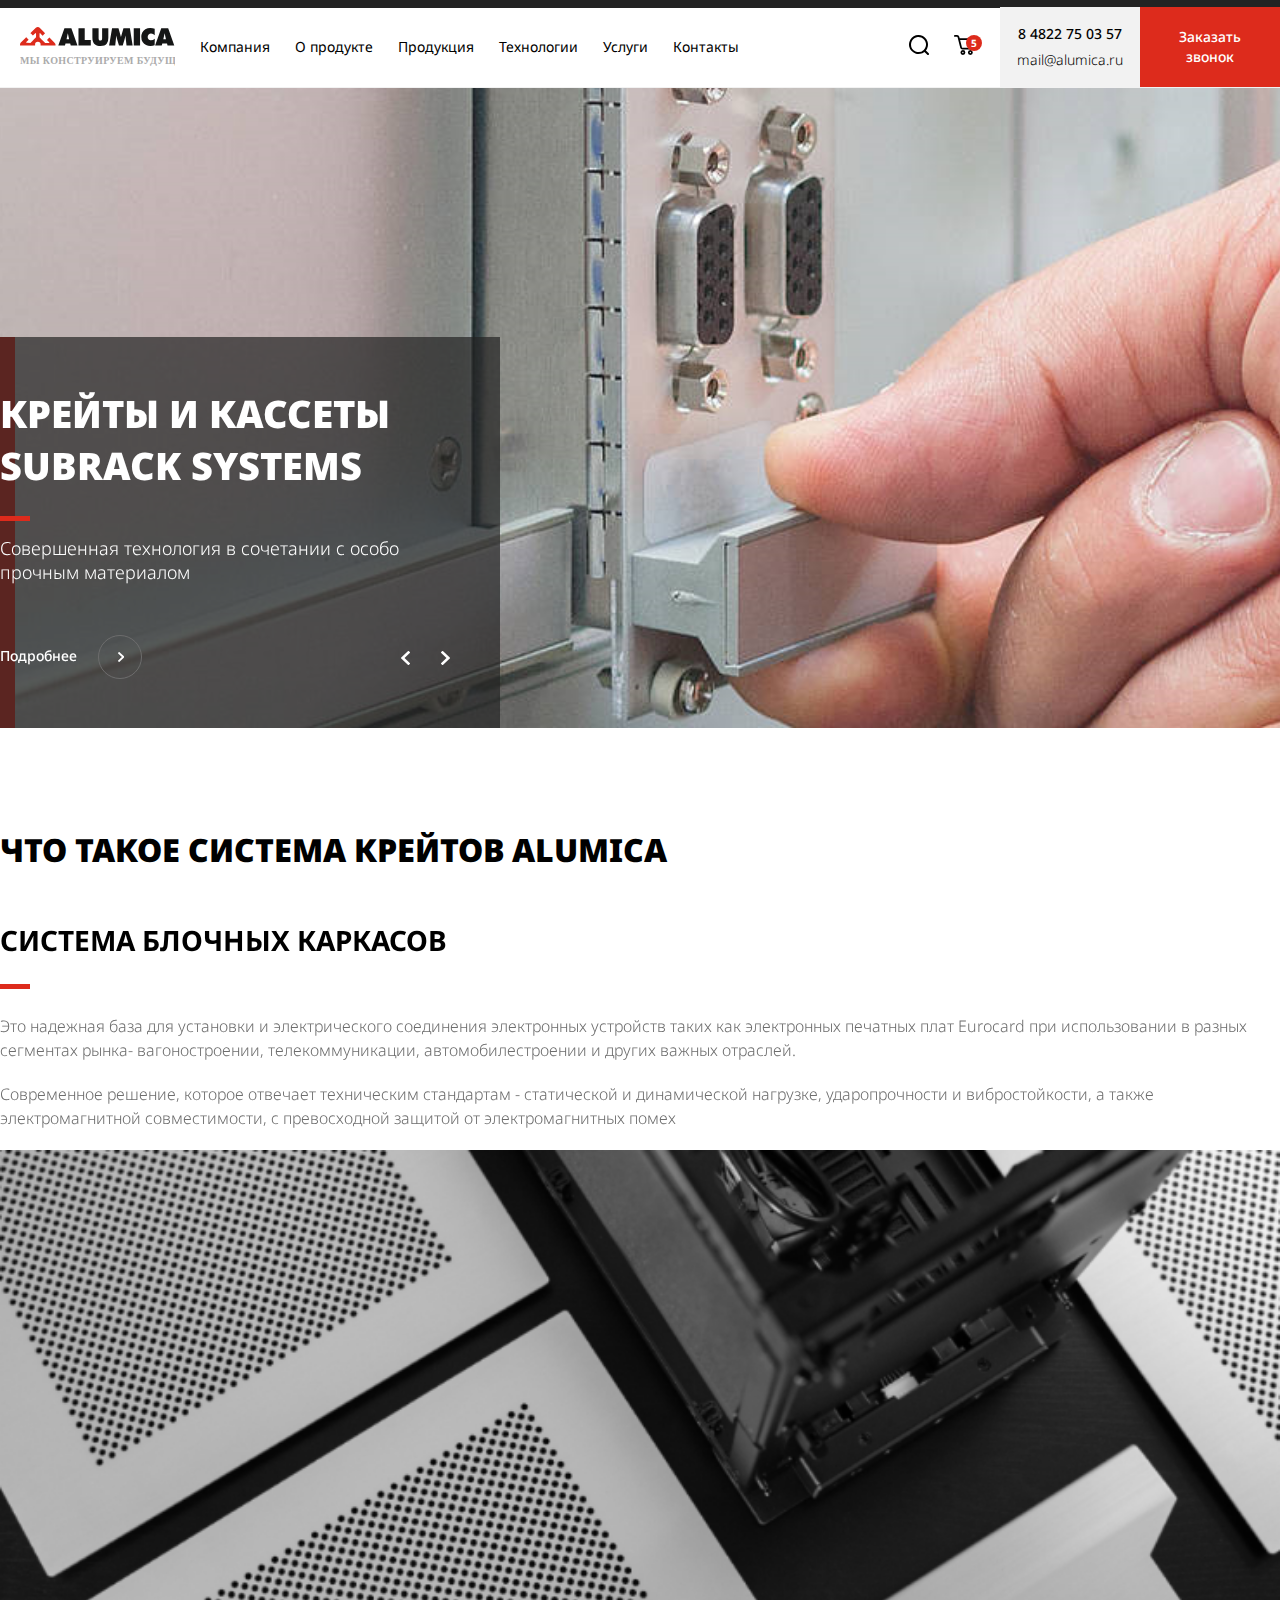
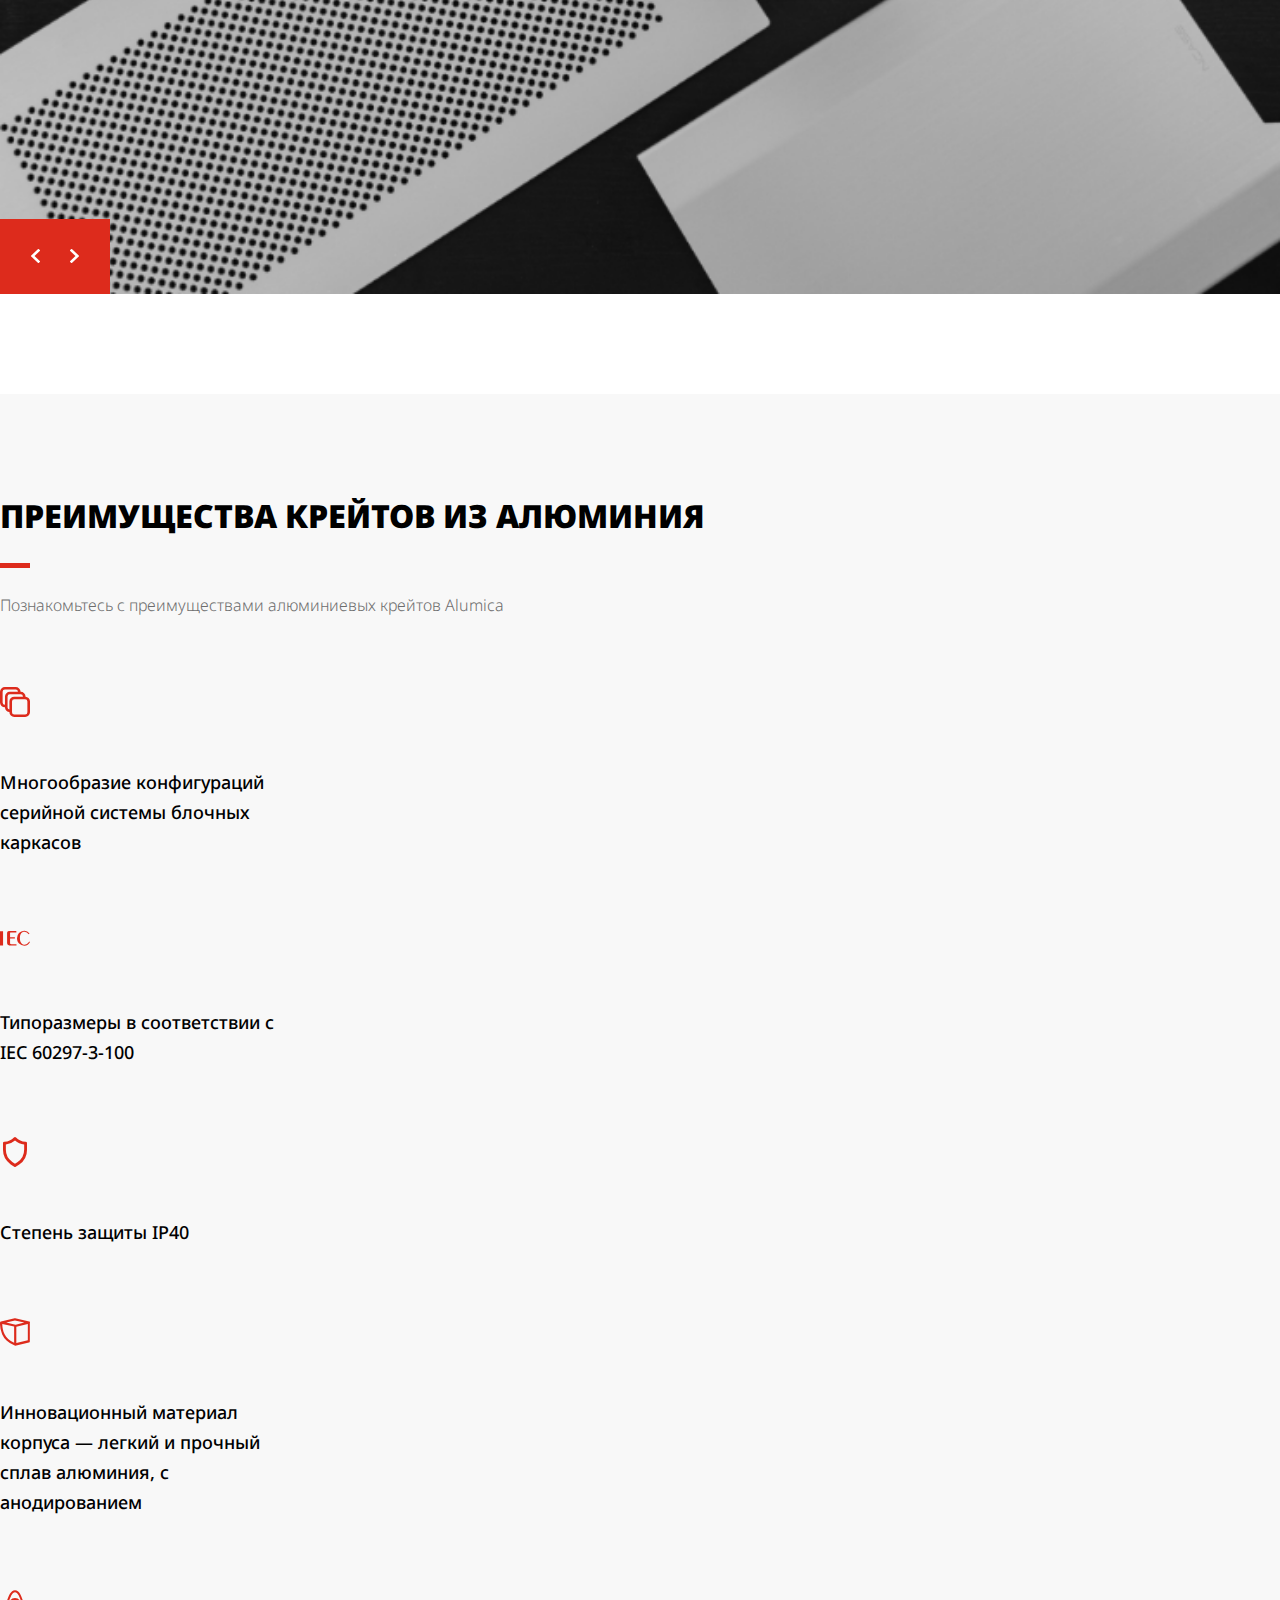
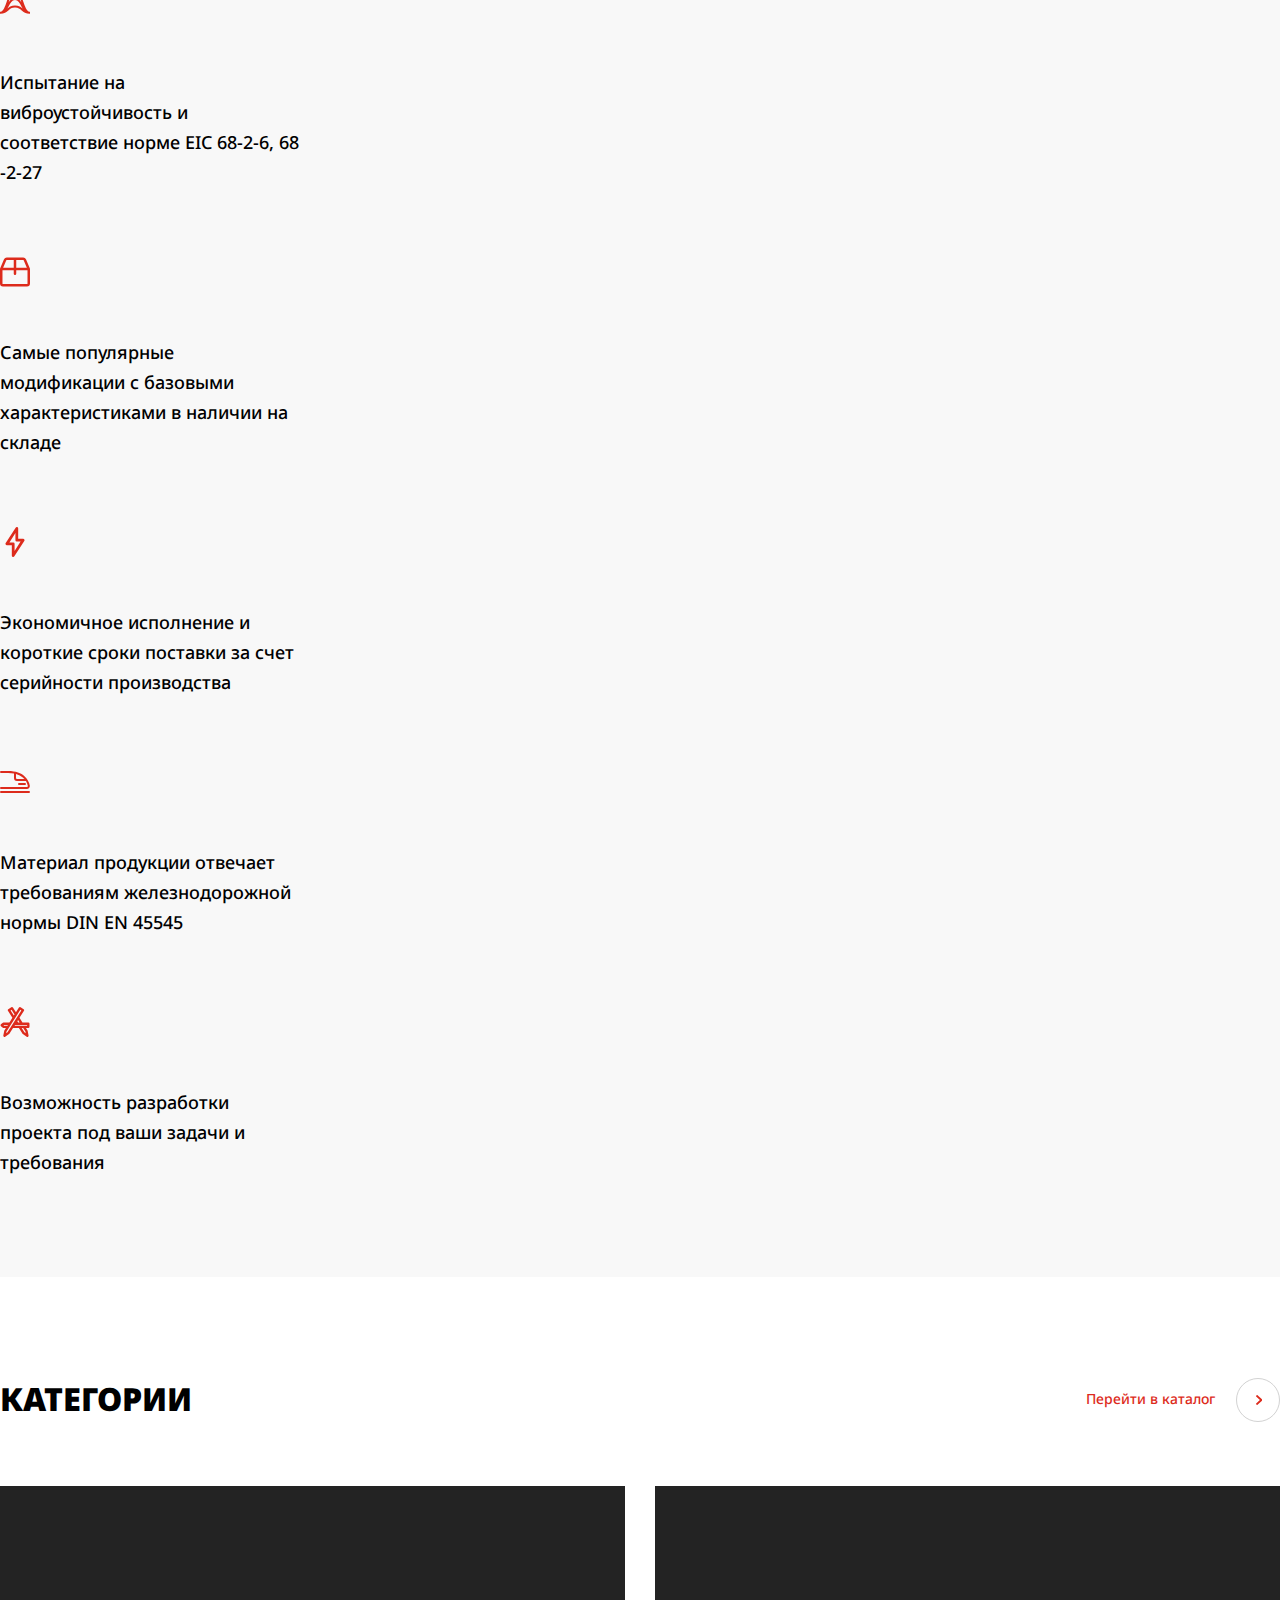
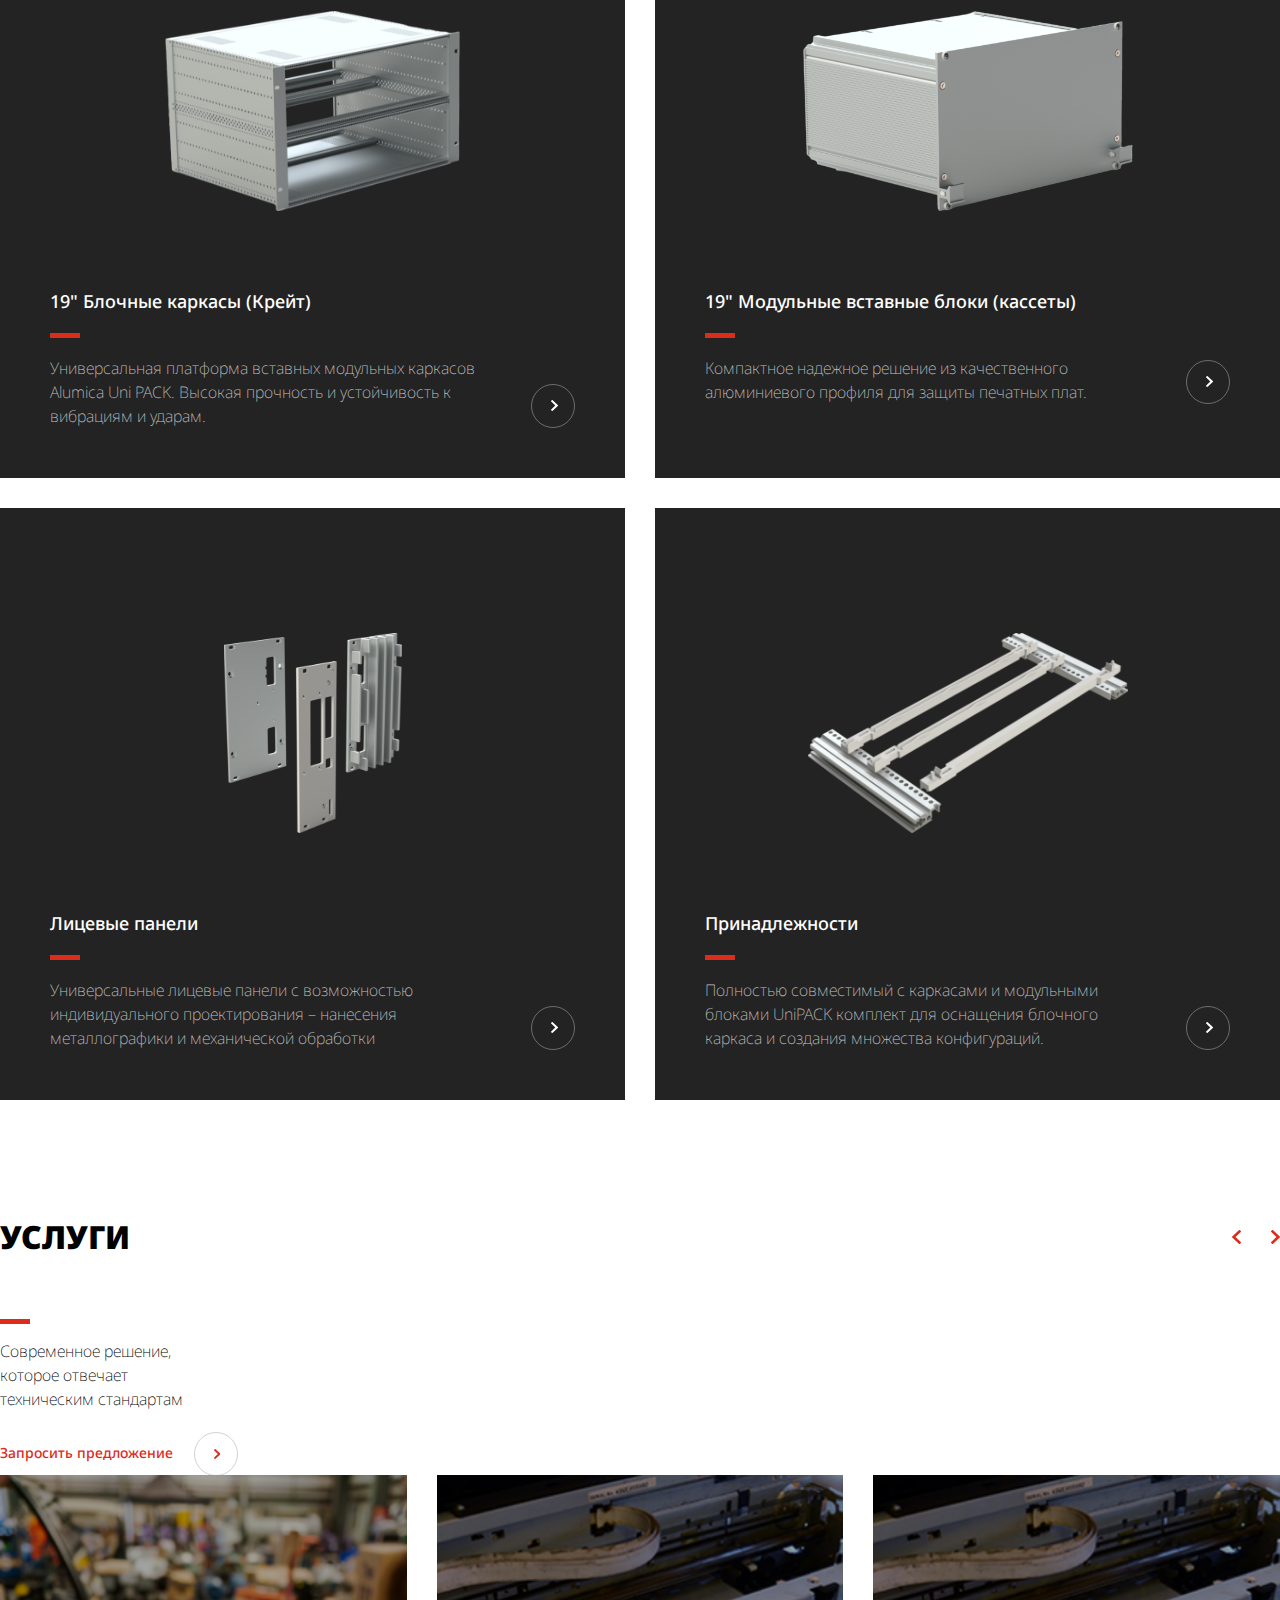
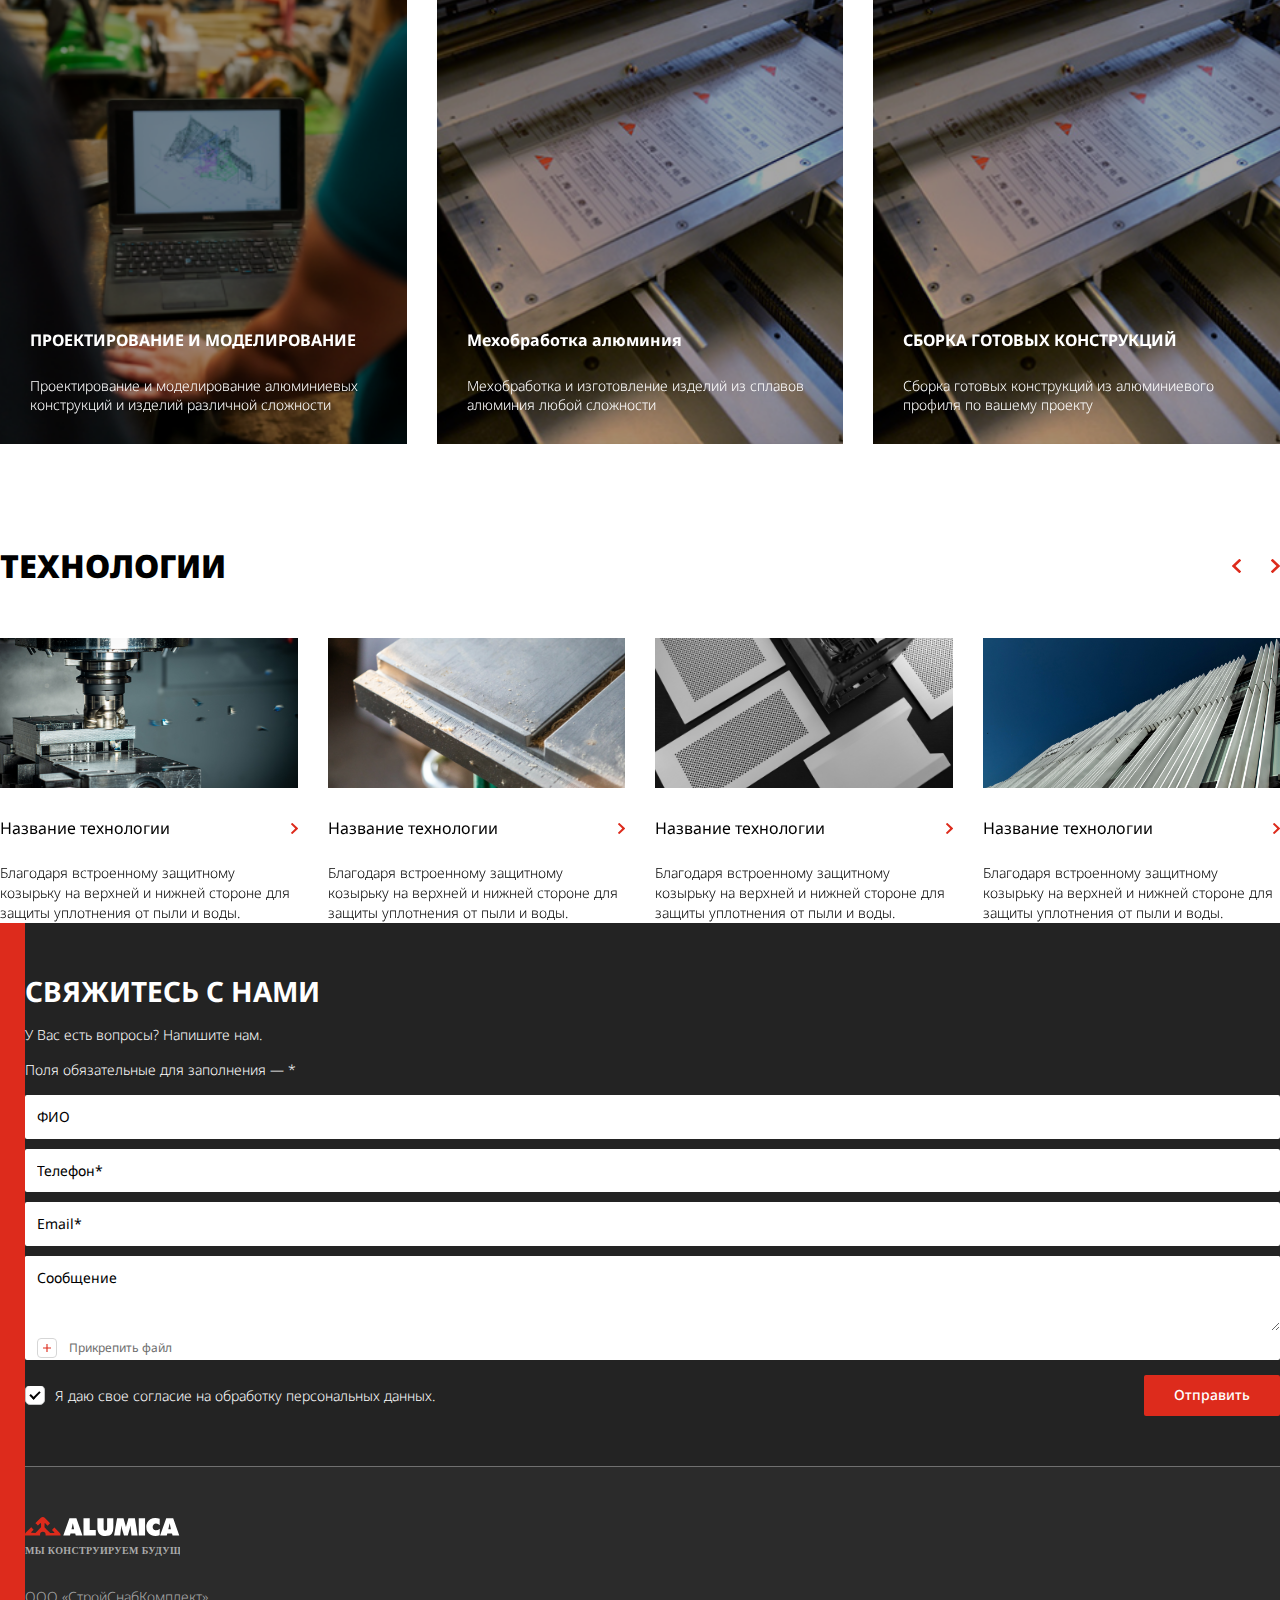
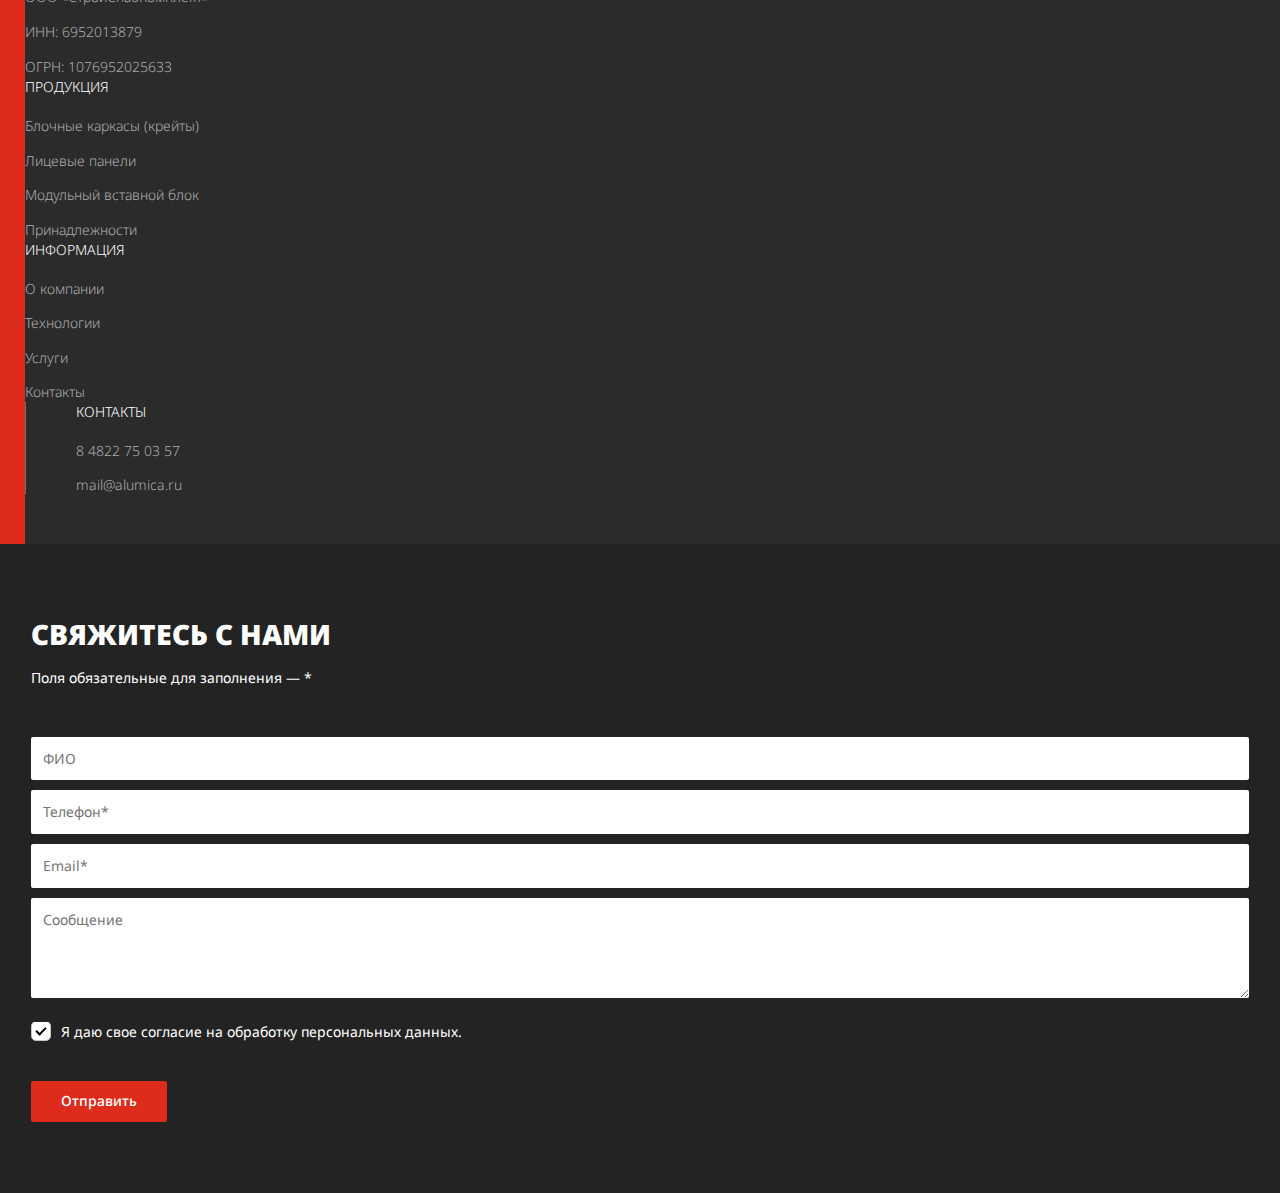
==== commit 423e64ca: "add" ====
--- a/src/index.html
+++ b/src/index.html
@@ -38,10 +38,70 @@
                       <li class="main-menu__item"> <a class="main-menu__link" href="partners.html">О продукте</a></li>
                       <li class="main-menu__item dropdown"> <a class="main-menu__link" href="history.html">Продукция</a>
                         <ul class="menu-dropdown"> 
-                          <li class="menu-dropdown__item"> <a class="menu-dropdown__link" href="#">19" Блочные каркасы (Крейт) </a></li>
-                          <li class="menu-dropdown__item"> <a class="menu-dropdown__link selected" href="#">19" Модульные вставные блоки (кассеты)</a></li>
-                          <li class="menu-dropdown__item"> <a class="menu-dropdown__link" href="#">Лицевые панели</a></li>
-                          <li class="menu-dropdown__item"> <a class="menu-dropdown__link" href="#">Принадлежности</a></li>
+                          <li class="menu-dropdown__item second-level"> <a class="menu-dropdown__link" href="#">19" Блочные каркасы (Крейт)</a>
+                            <ul class="menu-dropdown-third">
+                              <li class="menu-dropdown__item third-level__item"> <a class="third-level__link" href="#">Конструкционный алюминиевый профиль</a></li>
+                              <li class="menu-dropdown__item third-level__item"> <a class="third-level__link" href="#">Соединительные элементы</a></li>
+                              <li class="menu-dropdown__item third-level__item"> <a class="third-level__link" href="#">Т-болты и Т-гайки</a></li>
+                              <li class="menu-dropdown__item third-level__item"> <a class="third-level__link" href="#">Сухари пазовые</a></li>
+                              <li class="menu-dropdown__item third-level__item"> <a class="third-level__link selected" href="#">Фурнитура и комплектующие</a></li>
+                              <li class="menu-dropdown__item third-level__item"> <a class="third-level__link" href="#">Конвейерная фурнитура</a></li>
+                            </ul>
+                          </li>
+                          <li class="menu-dropdown__item second-level"><a class="menu-dropdown__link selected" href="#">19" Модульные вставные блоки (кассеты)</a>
+                            <ul class="menu-dropdown-third">
+                              <li class="menu-dropdown__item third-level__item"> <a class="third-level__link" href="#">Конструкционный алюминиевый профиль</a>
+                                <ul class="menu-dropdown-fourth">
+                                  <li class="menu-dropdown__item"> <a class="fourth-level__link" href="#">Направляющие</a></li>
+                                  <li class="menu-dropdown__item"> <a class="fourth-level__link" href="#">Кронштейны</a></li>
+                                  <li class="menu-dropdown__item"> <a class="fourth-level__link" href="#">Отбойники</a></li>
+                                  <li class="menu-dropdown__item"><a class="fourth-level__link" href="#">Ролики</a></li>
+                                </ul>
+                              </li>
+                              <li class="menu-dropdown__item third-level__item"> <a class="third-level__link" href="#">Соединительные элементы</a>
+                                <ul class="menu-dropdown-fourth">
+                                  <li class="menu-dropdown__item"> <a class="fourth-level__link" href="#">Направляющие</a></li>
+                                  <li class="menu-dropdown__item"> <a class="fourth-level__link" href="#">Кронштейны</a></li>
+                                  <li class="menu-dropdown__item"> <a class="fourth-level__link" href="#">Отбойники</a></li>
+                                  <li class="menu-dropdown__item"><a class="fourth-level__link" href="#">Ролики</a></li>
+                                </ul>
+                              </li>
+                              <li class="menu-dropdown__item third-level__item"> <a class="third-level__link" href="#">Т-болты и Т-гайки</a>
+                                <ul class="menu-dropdown-fourth">
+                                  <li class="menu-dropdown__item"> <a class="fourth-level__link" href="#">Направляющие</a></li>
+                                  <li class="menu-dropdown__item"> <a class="fourth-level__link" href="#">Кронштейны</a></li>
+                                  <li class="menu-dropdown__item"> <a class="fourth-level__link" href="#">Отбойники</a></li>
+                                  <li class="menu-dropdown__item"><a class="fourth-level__link" href="#">Ролики</a></li>
+                                </ul>
+                              </li>
+                              <li class="menu-dropdown__item third-level__item"> <a class="third-level__link" href="#">Сухари пазовые</a>
+                                <ul class="menu-dropdown-fourth">
+                                  <li class="menu-dropdown__item"> <a class="fourth-level__link" href="#">Направляющие</a></li>
+                                  <li class="menu-dropdown__item"> <a class="fourth-level__link" href="#">Кронштейны</a></li>
+                                  <li class="menu-dropdown__item"> <a class="fourth-level__link" href="#">Отбойники</a></li>
+                                  <li class="menu-dropdown__item"><a class="fourth-level__link" href="#">Ролики</a></li>
+                                </ul>
+                              </li>
+                              <li class="menu-dropdown__item third-level__item"> <a class="third-level__link selected" href="#">Фурнитура и комплектующие</a>
+                                <ul class="menu-dropdown-fourth">
+                                  <li class="menu-dropdown__item"> <a class="fourth-level__link" href="#">Направляющие</a></li>
+                                  <li class="menu-dropdown__item"> <a class="fourth-level__link" href="#">Кронштейны</a></li>
+                                  <li class="menu-dropdown__item"> <a class="fourth-level__link" href="#">Отбойники</a></li>
+                                  <li class="menu-dropdown__item"><a class="fourth-level__link" href="#">Ролики</a></li>
+                                </ul>
+                              </li>
+                              <li class="menu-dropdown__item third-level__item"> <a class="third-level__link" href="#">Конвейерная фурнитура</a>
+                                <ul class="menu-dropdown-fourth">
+                                  <li class="menu-dropdown__item"> <a class="fourth-level__link" href="#">Направляющие</a></li>
+                                  <li class="menu-dropdown__item"> <a class="fourth-level__link" href="#">Кронштейны</a></li>
+                                  <li class="menu-dropdown__item"> <a class="fourth-level__link" href="#">Отбойники</a></li>
+                                  <li class="menu-dropdown__item"><a class="fourth-level__link" href="#">Ролики</a></li>
+                                </ul>
+                              </li>
+                            </ul>
+                          </li>
+                          <li class="menu-dropdown__item second-level"><a class="menu-dropdown__link" href="#">Лицевые панели</a></li>
+                          <li class="menu-dropdown__item second-level"><a class="menu-dropdown__link" href="#">Принадлежности</a></li>
                         </ul>
                       </li>
                       <li class="main-menu__item dropdown"><a class="main-menu__link" href="partners.html">Технологии</a>
@@ -55,33 +115,94 @@
                       <li class="main-menu__item"> <a class="main-menu__link" href="partners.html">Контакты</a></li>
                     </ul>
                     <div class="main-menu__mobile">
-                      <div class="second-level"><div class="second-level__link"><a class="link-item" href="#">Компания</a></div>
-<div class="second-level__link"><a class="link-item" href="#">О продукте</a></div>
-<div class="second-level__item">						
-<a href="#" class="link"><span>Продукция</span></a>
-<div class="third-level">
-<a href="#" class="btn button button-green"><span>Продукция</span></a>
-<ul class="catalog-menu__list">
-<li><a href="#">19" Блочные каркасы (Крейт) </a></li>
-<li><a href="#" class="selected">19" Модульные вставные блоки (кассеты)</a></li>
-<li><a href="#">Лицевые панели</a></li>
-<li><a href="#">Принадлежности</a></li>
-</ul>											
-</div>
-</div>
-<div class="second-level__item">						
-<a href="#" class="link"><span>Технологии</span></a>
-<div class="third-level">
-<a href="#" class="btn button button-green"><span>Технологии</span></a>
-<ul class="catalog-menu__list">
-<li><a href="#">Технология 1</a></li>
-<li><a href="#">Технология 2</a></li>
-<li><a href="#">Технология 3</a></li>
-</ul>											
-</div>
-</div>
-<div class="second-level__link"><a class="link-item" href="#">Услуги</a></div>
-<div class="second-level__link"><a class="link-item" href="#">Контакты</a></div>
+                      <div class="main-menu__item"> <a class="link" href="#">Компания</a></div>
+                      <div class="main-menu__item"> <a class="link" href="#">О продукте</a></div>
+                      <div class="main-menu__item"> <a class="link name-cat" href="#">Продукция</a>
+                        <div class="second-level">
+                          <div class="main-menu__level"><a class="link" href="#">Продукция</a></div>
+                          <div class="second-level__item"><a class="link-level" href="#">19" Блочные каркасы (Крейт) 
+                              <div class="third-level"><a class="btn button button-green" href="#"><span>19" Блочные каркасы (Крейт) </span></a>
+                                <div class="filter-catalog__menu">
+                                  <ul class="filter-catalog__list">
+                                    <li><a href="#">Пункт</a></li>
+                                    <li><a href="#">Пункт</a></li>
+                                    <li><a href="#">Пункт</a></li>
+                                    <li><a href="#">Пункт</a></li>
+                                    <li><a href="#">Пункт</a></li>
+                                  </ul>
+                                </div>
+                              </div></a></div>
+                          <div class="second-level__item"><a class="link-level" href="#">19" Модульные вставные блоки (кассеты)
+                              <div class="third-level"><a class="btn button button-green" href="#"><span>19" Модульные вставные блоки (кассеты) </span></a>
+                                <div class="filter-catalog__menu">
+                                  <ul class="filter-catalog__list">
+                                    <li><a href="#">Конструкционный алюминиевый профиль</a></li>
+                                    <li><a href="#">Соединительные элементы</a></li>
+                                    <li><a href="#">Т-болты и Т-гайки</a></li>
+                                    <li><a href="#">Сухари пазовые</a></li>
+                                    <li><a href="#">Фурнитура и комплектующие</a></li>
+                                    <li><a href="#">Конвейерная фурнитура</a></li>
+                                  </ul>
+                                </div>
+                              </div></a></div>
+                          <div class="second-level__item"><a class="link-level" href="#">Лицевые панели
+                              <div class="third-level"><a class="btn button button-green" href="#"><span>Лицевые панели</span></a>
+                                <div class="filter-catalog__menu">
+                                  <ul class="filter-catalog__list">
+                                    <li><a href="#">Панели 1</a></li>
+                                    <li><a href="#">Панели 2</a></li>
+                                    <li><a href="#">Панели 3</a></li>
+                                  </ul>
+                                </div>
+                              </div></a></div>
+                          <div class="second-level__item"><a class="link-level" href="#">Принадлежности 
+                              <div class="third-level"><a class="btn button button-green" href="#"><span>Принадлежности </span></a>
+                                <div class="filter-catalog__menu">
+                                  <ul class="filter-catalog__list">
+                                    <li><a href="#">Принадлежности 1</a></li>
+                                    <li><a href="#">Принадлежности 2</a></li>
+                                  </ul>
+                                </div>
+                              </div></a></div>
+                        </div>
+                      </div>
+                      <div class="main-menu__item"> <a class="link name-cat" href="#">Технологии</a>
+                        <div class="second-level">
+                          <div class="main-menu__level"><a class="link" href="#">Технологии</a></div>
+                          <div class="second-level__item"><a class="link-level" href="#">Технологии 1
+                              <div class="third-level"><a class="btn button button-green" href="#"><span>Технологии 1 </span></a>
+                                <div class="filter-catalog__menu">
+                                  <ul class="filter-catalog__list">
+                                    <li><a href="#">Пункт Технологии 1</a></li>
+                                    <li><a href="#">Пункт Технологии 2</a></li>
+                                    <li><a href="#">Пункт Технологии 3</a></li>
+                                  </ul>
+                                </div>
+                              </div></a></div>
+                          <div class="second-level__item"><a class="link-level" href="#">Технологии 2
+                              <div class="third-level"><a class="btn button button-green" href="#"><span>Технологии 2</span></a>
+                                <div class="filter-catalog__menu">
+                                  <ul class="filter-catalog__list">
+                                    <li><a href="#">Технологии </a></li>
+                                    <li><a href="#">Технологии</a></li>
+                                    <li><a href="#">Технологии</a></li>
+                                    <li><a href="#">Технологии</a></li>
+                                    <li><a href="#">Технологии</a></li>
+                                    <li><a href="#">Технологии</a></li>
+                                  </ul>
+                                </div>
+                              </div></a></div>
+                          <div class="second-level__item"><a class="link-level" href="#">Технологии 3
+                              <div class="third-level"><a class="btn button button-green" href="#"><span>Технологии 3</span></a>
+                                <div class="filter-catalog__menu">
+                                  <ul class="filter-catalog__list">
+                                    <li><a href="#">Технологии 1</a></li>
+                                    <li><a href="#">Технологии 2</a></li>
+                                    <li><a href="#">Технологии 3</a></li>
+                                  </ul>
+                                </div>
+                              </div></a></div>
+                        </div>
                       </div>
                     </div>
                   </div>
--- a/src/assets/css/style.css
+++ b/src/assets/css/style.css
@@ -2807,7 +2807,7 @@
 }
 
 .table-block table tr:first-child {
-  border-bottom: 2px solid #DD2B1C;
+  b9order-bottom: 2px solid #DD2B1C;
 }
 
 .table-block table tr:first-child td {
@@ -2841,7 +2841,7 @@
   display: flex;
   position: -webkit-sticky;
   position: sticky;
-  top: 20px;
+  top: 90px;
   left: 0;
 }
 
@@ -3236,7 +3236,6 @@
 }
 
 .man-section {
-  overflow: hidden;
   margin: 88px 0 0;
 }
 
@@ -4322,4 +4321,492 @@
     width: 320px;
   }
 }
+
+.second-level {
+  position: relative;
+  padding: 0 20px;
+}
+
+.second-level .menu-dropdown__link {
+  position: relative;
+  -webkit-transition: all 400ms ease-in-out;
+  transition: all 400ms ease-in-out;
+}
+
+.second-level .menu-dropdown__link:after {
+  content: '';
+  position: absolute;
+  top: 7px;
+  right: -25px;
+  width: 7px;
+  height: 7px;
+  border-top: 2px solid #ABABAB;
+  border-right: 2px solid #ABABAB;
+  -webkit-transform: rotate(45deg);
+          transform: rotate(45deg);
+  -webkit-transition: all 400ms ease-in-out;
+  transition: all 400ms ease-in-out;
+}
+
+.second-level .menu-dropdown__link.selected:after {
+  -webkit-transition: all 400ms ease-in-out;
+  transition: all 400ms ease-in-out;
+  border-color: #DD2B1C;
+}
+
+.second-level:hover {
+  -webkit-transition: all 400ms ease-in-out;
+  transition: all 400ms ease-in-out;
+}
+
+.second-level:hover .menu-dropdown__link {
+  -webkit-transition: all 400ms ease-in-out;
+  transition: all 400ms ease-in-out;
+  color: #DD2B1C;
+}
+
+.second-level:hover .menu-dropdown__link:after {
+  -webkit-transition: all 400ms ease-in-out;
+  transition: all 400ms ease-in-out;
+  border-color: #DD2B1C;
+}
+
+.second-level:hover .menu-dropdown-third {
+  display: block;
+}
+
+.menu-dropdown {
+  width: 360px;
+  padding: 5px 0;
+}
+
+.menu-dropdown-third {
+  position: absolute;
+  padding: 5px 0;
+  background: #fff;
+  width: 370px;
+  top: -20px;
+  left: 360px;
+  -webkit-box-shadow: 0px 3px 6px rgba(0, 0, 0, 0.15);
+          box-shadow: 0px 3px 6px rgba(0, 0, 0, 0.15);
+  display: none;
+}
+
+.third-level__link {
+  font-size: 14px;
+  line-height: 19px;
+  text-decoration: none;
+  color: #000000;
+  font-weight: 400;
+  position: relative;
+  -webkit-transition: all 400ms ease-in-out;
+  transition: all 400ms ease-in-out;
+}
+
+.third-level__link:after {
+  content: '';
+  position: absolute;
+  top: 7px;
+  right: -25px;
+  width: 7px;
+  height: 7px;
+  border-top: 2px solid #ABABAB;
+  border-right: 2px solid #ABABAB;
+  -webkit-transform: rotate(45deg);
+          transform: rotate(45deg);
+  -webkit-transition: all 400ms ease-in-out;
+  transition: all 400ms ease-in-out;
+}
+
+.third-level__link:hover {
+  color: #DD2B1C;
+  text-decoration: none;
+}
+
+.third-level__link:hover:after {
+  -webkit-transition: all 400ms ease-in-out;
+  transition: all 400ms ease-in-out;
+  border-color: #DD2B1C;
+}
+
+.third-level__link.selected {
+  color: #DD2B1C;
+  text-decoration: none;
+}
+
+.third-level__link.selected:after {
+  -webkit-transition: all 400ms ease-in-out;
+  transition: all 400ms ease-in-out;
+  border-color: #DD2B1C;
+}
+
+.menu-dropdown-fourth {
+  position: absolute;
+  padding: 5px 20px;
+  background: #fff;
+  width: 160px;
+  top: -20px;
+  left: 370px;
+  -webkit-box-shadow: 0px 3px 6px rgba(0, 0, 0, 0.15);
+          box-shadow: 0px 3px 6px rgba(0, 0, 0, 0.15);
+  display: none;
+}
+
+.third-level__item {
+  position: relative;
+  padding: 0 20px;
+}
+
+.third-level__item:hover .menu-dropdown-fourth {
+  display: block;
+}
+
+.third-level__item:hover .third-level__link {
+  color: #DD2B1C;
+  text-decoration: none;
+}
+
+.third-level__item:hover .third-level__link:after {
+  -webkit-transition: all 400ms ease-in-out;
+  transition: all 400ms ease-in-out;
+  border-color: #DD2B1C;
+}
+
+.fourth-level__link {
+  font-size: 14px;
+  line-height: 19px;
+  text-decoration: none;
+  color: #000000;
+  font-weight: 400;
+  position: relative;
+  -webkit-transition: all 400ms ease-in-out;
+  transition: all 400ms ease-in-out;
+}
+
+.fourth-level__link:hover {
+  color: #DD2B1C;
+  text-decoration: none;
+}
+
+.fourth-level__link.selected {
+  color: #DD2B1C;
+  text-decoration: none;
+}
+
+.catalog-list {
+  display: block;
+  margin: 0;
+}
+
+.catalog-list__item {
+  display: block;
+  margin: 8px 0;
+}
+
+.catalog-list__link {
+  display: block;
+  padding: 8px 20px 9px;
+  font-weight: 500;
+  font-size: 16px;
+  line-height: 21px;
+  color: #000000;
+  text-decoration: none;
+  background: transparent;
+  border-radius: 2px;
+}
+
+.catalog-list__link:hover {
+  color: #DD2B1C;
+  background: #F3F3F3;
+}
+
+.catalog-list__item_first {
+  position: relative;
+}
+
+.catalog-list__item_first:after {
+  position: absolute;
+  content: '';
+  top: 13px;
+  right: 5px;
+  width: 8px;
+  height: 8px;
+  border-right: 2px solid #000;
+  border-top: 2px solid #000;
+  -webkit-transform: rotate(135deg);
+          transform: rotate(135deg);
+  -webkit-transition: all 400ms ease-in-out;
+  transition: all 400ms ease-in-out;
+}
+
+.catalog-list__item_first.active:after {
+  border-color: #DD2B1C;
+}
+
+.catalog-list__item_first.active .catalog-list__link_first {
+  color: #DD2B1C;
+}
+
+.catalog-list__item_first.active .catalog-list__link_first:hover {
+  color: #DD2B1C;
+}
+
+.catalog-list__item_first.active:after {
+  top: 16px;
+  -webkit-transform: rotate(-45deg);
+          transform: rotate(-45deg);
+  -webkit-transition: all 400ms ease-in-out;
+  transition: all 400ms ease-in-out;
+}
+
+.catalog-list__item_first .catalog-list__link:hover {
+  background: transparent;
+  color: #000;
+}
+
+.catalog-list__item_second {
+  position: relative;
+}
+
+.catalog-list__item_second:after {
+  position: absolute;
+  content: '';
+  top: 13px;
+  right: 5px;
+  width: 8px;
+  height: 8px;
+  border-right: 2px solid #000;
+  border-top: 2px solid #000;
+  -webkit-transform: rotate(135deg);
+          transform: rotate(135deg);
+  -webkit-transition: all 400ms ease-in-out;
+  transition: all 400ms ease-in-out;
+}
+
+.catalog-list__item_second.active {
+  color: #DD2B1C;
+}
+
+.catalog-list__item_second.active .catalog-list__link_second {
+  color: #DD2B1C;
+}
+
+.catalog-list__item_second.active .catalog-list__link_second:hover {
+  color: #DD2B1C;
+}
+
+.catalog-list__item_second.active:after {
+  top: 16px;
+  -webkit-transform: rotate(-45deg);
+          transform: rotate(-45deg);
+  border-color: #DD2B1C;
+  -webkit-transition: all 400ms ease-in-out;
+  transition: all 400ms ease-in-out;
+}
+
+.catalog-list__item_second .catalog-list__link:hover {
+  background: transparent;
+  color: #000;
+}
+
+.catalog-list_third .catalog-list__link {
+  padding: 8px 20px 9px 50px;
+}
+
+.catalog-list_third .catalog-list__link:hover {
+  color: #DD2B1C;
+  background: #F3F3F3;
+}
+
+.catalog-list_second {
+  display: none;
+}
+
+.catalog-list_second .catalog-list__link {
+  padding: 8px 20px 9px 35px;
+  font-weight: 300;
+}
+
+.catalog-list_third {
+  display: none;
+}
+
+.catalog-list_third .catalog-list__link {
+  padding: 8px 20px 9px 50px;
+  font-weight: 300;
+}
+
+@media screen and (max-width: 991px) {
+  .main-menu__item {
+    border-bottom: 0;
+    padding: 0 20px 30px 0;
+    margin: 0;
+    background: #fff;
+    overflow: hidden;
+    text-align: left;
+  }
+  .main-menu__item a.link {
+    display: inline-block;
+    font-size: 18px;
+    line-height: 24px;
+    color: #000000;
+    font-weight: 500;
+    position: relative;
+    cursor: pointer;
+    -webkit-transition: all 400ms ease;
+    transition: all 400ms ease;
+    text-decoration: none;
+  }
+  .main-menu__item a.name-cat:after {
+    position: absolute;
+    content: '';
+    top: 10px;
+    right: -22px;
+    width: 7px;
+    height: 7px;
+    border-top: 2px solid #6D6D6D;
+    border-right: 2px solid #6D6D6D;
+    -webkit-transition: all 400ms ease;
+    transition: all 400ms ease;
+    -webkit-transform: rotate(45deg);
+            transform: rotate(45deg);
+  }
+  .second-level {
+    background: #fff;
+    width: auto;
+    position: fixed;
+    top: 87px;
+    left: 40px;
+    right: 0;
+    bottom: 0;
+    z-index: 15;
+    padding: 30px 20px 20px 50px;
+    overflow: auto;
+    display: none;
+  }
+  .main-menu__level {
+    background: #fff;
+    padding: 15px 0;
+    margin: 0;
+    position: relative;
+    text-align: left;
+  }
+  .main-menu__level a {
+    font-size: 20px !important;
+    line-height: 30px !important;
+    font-weight: 900 !important;
+    color: #000000 !important;
+  }
+  .main-menu__level a:before {
+    position: absolute;
+    content: '';
+    top: 11px;
+    left: -25px;
+    width: 8px;
+    height: 8px;
+    border-top: 2px solid #DD2B1C;
+    border-right: 2px solid #DD2B1C;
+    -webkit-transition: all 400ms ease;
+    transition: all 400ms ease;
+    -webkit-transform: rotate(45deg);
+    transform: rotate(-135deg);
+  }
+  .second-level__item {
+    border-bottom: 0;
+    padding: 15px 15px 15px 0;
+    margin: 0;
+    background: #fff;
+    overflow: hidden;
+  }
+  .second-level__item a.link {
+    display: block;
+    font-size: 18px;
+    line-height: 24px;
+    color: #000000;
+    font-weight: 500;
+    position: relative;
+    cursor: pointer;
+    -webkit-transition: all 400ms ease;
+    transition: all 400ms ease;
+  }
+  .link-level {
+    font-size: 18px;
+    line-height: 24px;
+    color: #000000;
+    font-weight: 400;
+    cursor: pointer;
+    -webkit-transition: all 400ms ease;
+    transition: all 400ms ease;
+  }
+  .link-level:hover {
+    color: #000000;
+    text-decoration: none;
+  }
+  .third-level {
+    background: #fff;
+    width: auto;
+    position: absolute;
+    top: 0;
+    left: 0;
+    right: 0;
+    bottom: 0;
+    z-index: 15;
+    padding: 30px 20px 20px 50px;
+    overflow: auto;
+    overflow: auto;
+    display: none;
+  }
+  ul.filter-catalog__list {
+    display: block;
+    margin: 0;
+  }
+  ul.filter-catalog__list li {
+    display: block;
+    padding: 15px 0;
+    border-bottom: 0;
+  }
+  ul.filter-catalog__list li a {
+    font-size: 18px;
+    color: #000;
+    line-height: 24px;
+    font-weight: 400;
+    text-decoration: none;
+  }
+  ul.filter-catalog__list li a:hover {
+    text-decoration: none;
+    color: #000;
+  }
+  .third-level a.button-green {
+    z-index: 50;
+    background: #fff;
+    padding: 0 0 10px 0;
+    margin: 0;
+    position: relative;
+    text-align: left;
+    display: block;
+    color: #000;
+    font-size: 18px;
+    line-height: 28px;
+    text-transform: uppercase;
+    font-weight: 900;
+    width: auto;
+    height: auto;
+  }
+  .third-level a.button-green:after {
+    content: '';
+    position: absolute;
+    width: 10px;
+    height: 10px;
+    background: transparent;
+    top: 10px;
+    left: -25px;
+    border-top: 3px solid #DD2B1C;
+    border-left: 3px solid #DD2B1C;
+    -webkit-transform: rotate(-45deg);
+    transform: rotate(-45deg);
+  }
+  .fixed-menu {
+    border-top: 0;
+  }
+}
 /*# sourceMappingURL=style.css.map */